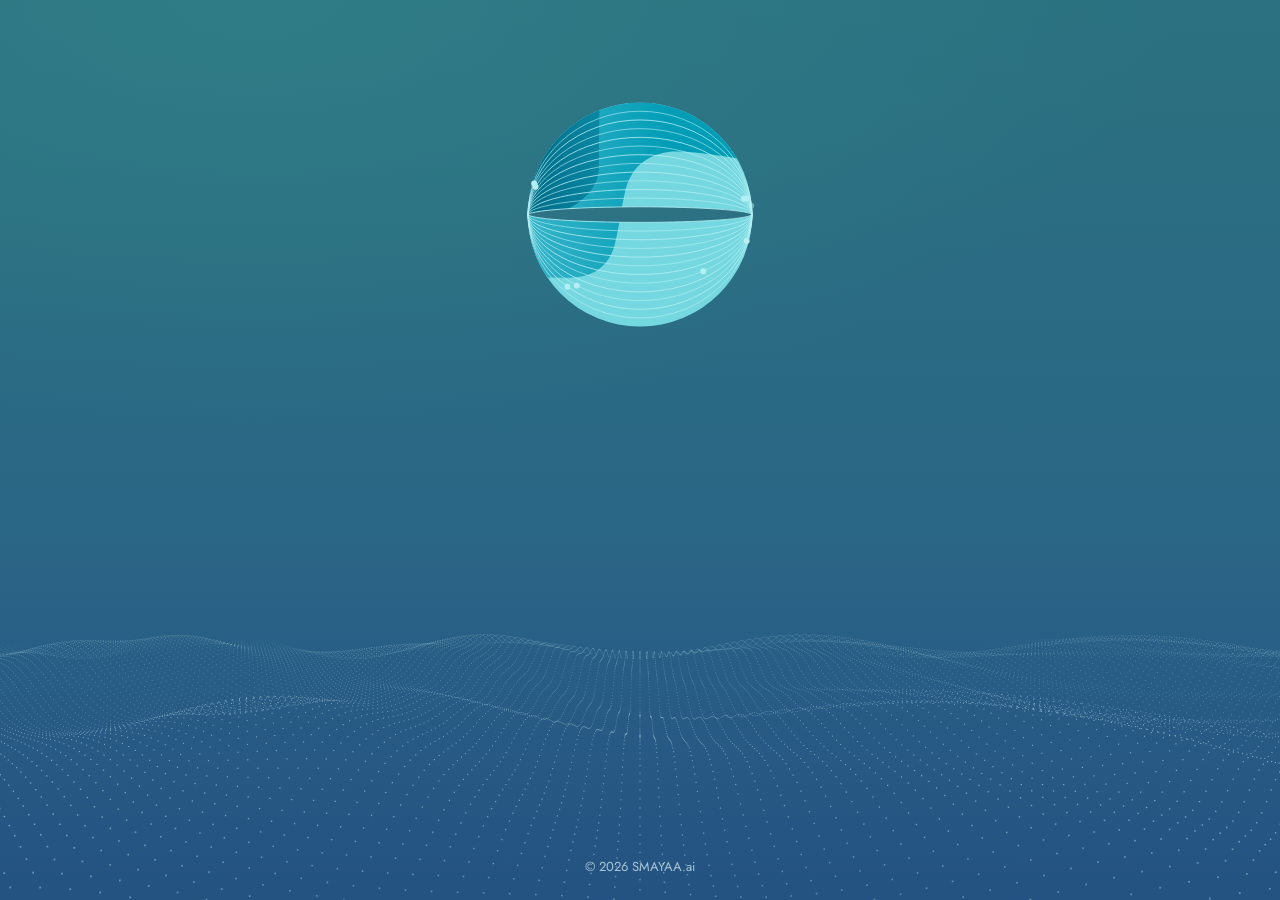
==== index.html @ bbee902a "Add coming soon page Single self-contained index.html: animated SMAYAA.ai logo, particle wave backgr" ====
<!doctype html>
<html lang="en">
<head>
<meta charset="utf-8">
<meta name="viewport" content="width=device-width, initial-scale=1, viewport-fit=cover">
<title>SMAYAA.ai | AI-Powered Cooling Water Optimization – Coming Soon</title>
<meta name="description" content="SMAYAA.ai uses machine learning, predictive analytics and engineering intelligence to optimize industrial cooling water: less water, better cooling performance, lower energy and more reliable equipment. Our new website is coming soon.">
<meta name="robots" content="index, follow">
<link rel="canonical" href="https://smayaa.ai/">
<meta name="theme-color" content="#0a3a4a">
<meta property="og:type" content="website">
<meta property="og:site_name" content="SMAYAA.ai">
<meta property="og:title" content="SMAYAA.ai | AI-Powered Cooling Water Optimization – Coming Soon">
<meta property="og:description" content="Machine learning for industrial cooling water. Our new website is coming soon.">
<meta property="og:url" content="https://smayaa.ai/">
<meta name="twitter:card" content="summary">
<link rel="icon" href="data:image/svg+xml,%3Csvg xmlns='http://www.w3.org/2000/svg' viewBox='0 0 64 64'%3E%3Cdefs%3E%3ClinearGradient id='g' x1='0' y1='0' x2='1' y2='1'%3E%3Cstop offset='0' stop-color='%23b3eef3'/%3E%3Cstop offset='.5' stop-color='%235cc4d6'/%3E%3Cstop offset='1' stop-color='%230b7a98'/%3E%3C/linearGradient%3E%3C/defs%3E%3Ccircle cx='32' cy='32' r='26' fill='none' stroke='url(%23g)' stroke-width='8'/%3E%3C/svg%3E">
<link rel="preconnect" href="https://fonts.googleapis.com">
<link rel="preconnect" href="https://fonts.gstatic.com" crossorigin>
<link rel="stylesheet" href="https://fonts.googleapis.com/css2?family=Jost:wght@400;500;600&display=swap">
<script>document.documentElement.classList.add('js');</script>
<script type="application/ld+json">
{"@context":"https://schema.org","@type":"Organization","name":"SMAYAA.ai","url":"https://smayaa.ai/",
 "description":"Machine learning for industrial water, cooling and energy efficiency."}
</script>
<style>
@font-face{font-family:Jost;font-weight:700;font-style:normal;src:url([data-uri]) format('woff2')}
:root{--teal:#0f7f9b;--pale:#b3eef3;--ease:cubic-bezier(.22,.8,.22,1)}
*{box-sizing:border-box}
html,body{height:100%}
body{margin:0;color:#e8f7f9;font:400 16px/1.6 Jost,'Century Gothic',Futura,system-ui,sans-serif;-webkit-font-smoothing:antialiased;overflow-x:hidden;
  background:radial-gradient(120% 80% at 20% 0%,#2f7c86 0%,transparent 60%),linear-gradient(180deg,#2b7180 0%,#2a6984 45%,#2b5d8c 100%);background-color:#2a6984}
.page{position:relative;min-height:100vh;min-height:100svh;display:flex;flex-direction:column;align-items:center;justify-content:center;padding:clamp(28px,6vh,72px) 20px clamp(90px,14vh,140px);text-align:center;overflow:hidden}
#net{position:absolute;left:0;right:0;bottom:0;width:100%;height:58%;pointer-events:none}
.page::after{content:"";position:absolute;inset:auto 0 0;height:40%;background:linear-gradient(180deg,transparent,rgba(30,74,120,.55));pointer-events:none}
.logo{position:relative;z-index:2;width:min(640px,88vw);height:clamp(150px,26vh,250px)}
.logo svg{width:100%;height:100%;overflow:visible}
#opener tspan:first-child{fill:#fff}
.copy{position:relative;z-index:2;max-width:760px}
.copy>*{opacity:0;transform:translateY(18px);transition:opacity 1s var(--ease),transform 1s var(--ease)}
.done .copy>*{opacity:1;transform:none}
.done .copy>:nth-child(2){transition-delay:.12s}.done .copy>:nth-child(3){transition-delay:.24s}.done .copy>:nth-child(4){transition-delay:.36s}
.badge{display:inline-flex;align-items:center;gap:10px;margin:clamp(10px,3vh,26px) 0 20px;padding:8px 18px;border-radius:999px;font-size:13px;letter-spacing:.22em;text-transform:uppercase;
  background:rgba(255,255,255,.08);border:1px solid rgba(220,245,248,.35);-webkit-backdrop-filter:blur(10px);backdrop-filter:blur(10px)}
.badge i{width:8px;height:8px;border-radius:50%;background:#9fecf2;box-shadow:0 0 0 0 rgba(159,236,242,.7);animation:pulse 2s infinite}
@keyframes pulse{70%{box-shadow:0 0 0 10px rgba(159,236,242,0)}100%{box-shadow:0 0 0 0 rgba(159,236,242,0)}}
h1{margin:0 0 18px;font-weight:700;font-size:clamp(28px,3.6vw,52px);line-height:1.18;color:#fff;text-shadow:0 4px 30px rgba(5,40,60,.35)}
h1 span{color:#9fecf2}
.copy p{margin:0 auto;max-width:58ch;font-size:clamp(15px,1.2vw,18px);line-height:1.75;color:rgba(232,248,250,.86)}
.inds{display:flex;flex-wrap:wrap;justify-content:center;gap:8px;list-style:none;margin:28px 0 0;padding:0}
.inds li{padding:6px 14px;border-radius:999px;font-size:13px;color:#dff4f7;background:rgba(255,255,255,.06);border:1px solid rgba(220,245,248,.22)}
footer{position:absolute;z-index:2;left:0;right:0;bottom:22px;font-size:13px;color:rgba(225,247,250,.7)}
@media (prefers-reduced-motion:reduce){*,*::before,*::after{animation:none!important;transition:none!important}}
html:not(.js) .copy>*{opacity:1;transform:none}
</style>
</head>
<body>
<main class="page">
  <canvas id="net" aria-hidden="true"></canvas>
  <div class="logo" aria-label="SMAYAA.ai" role="img"><svg id="opener" viewBox="30 120 1340 1180" xmlns="http://www.w3.org/2000/svg" role="img" aria-label="SMAYAA.ai">
        <defs>
          <linearGradient id="gTeal" gradientUnits="userSpaceOnUse" x1="150" y1="0" x2="850" y2="0">
            <stop offset="0" stop-color="#34b3c8"/><stop offset="1" stop-color="#009db6"/>
          </linearGradient>
          <linearGradient id="gDark" gradientUnits="userSpaceOnUse" x1="150" y1="0" x2="500" y2="0">
            <stop offset="0" stop-color="#006d88"/><stop offset="1" stop-color="#0a88a4"/>
          </linearGradient>
          <!-- pale cyan at the top left, deepening to blue-teal at the bottom right -->
          <linearGradient id="gRing" gradientUnits="userSpaceOnUse" x1="300" y1="308" x2="1100" y2="1108">
            <stop offset="0" stop-color="#b3eef3"/><stop offset="0.5" stop-color="#5cc4d6"/><stop offset="1" stop-color="#0b7a98"/>
          </linearGradient>
          <clipPath id="clipU"><path id="clipUPath"/></clipPath>
          <clipPath id="clipL"><path id="clipLPath"/></clipPath>
          <mask id="ringMask" maskUnits="userSpaceOnUse" x="0" y="0" width="1400" height="1440">
            <rect x="0" y="0" width="1400" height="1440" fill="#fff"/>
            <rect id="gap" x="700" y="708" width="1400" height="0" fill="#000"/><rect id="gapL" x="0" y="708" width="700" height="0" fill="#000"/>
          </mask>
          <g id="shade">
            <circle cx="700" cy="708" r="572" fill="#75d8e0"/>
            <g id="shadeShift">
              <path id="waveA" fill="url(#gTeal)" d="M-300 0 L1700 0 L1700 425 L1180 425 C1000 395 900 385 830 392 C700 410 640 490 615 580 C595 660 585 760 560 860 C530 970 450 1028 320 1026 L-300 1022 Z"/>
              <path id="waveB" fill="url(#gDark)" d="M-300 0 L497 0 C488 260 492 400 490 470 C488 560 430 620 360 665 C300 700 200 722 -300 730 Z"/>
              <path id="darkest" fill="#00586e" d="M-300 0 L345 0 C340 220 290 320 160 335 L-300 335 Z"/>
            </g>
          </g>
        </defs>
        <g id="sphere">
          <g clip-path="url(#clipU)"><use href="#shade"/></g>
          
          <g id="lines" fill="none" stroke="#b6eff2" stroke-width="4" stroke-linecap="round"></g>
          <g id="dots" fill="#b6eff2"></g>
          
        </g>
        <circle id="ring" cx="700" cy="708" r="565" fill="none" stroke="url(#gRing)" stroke-width="44" mask="url(#ringMask)" opacity="0"/>
        <g id="wordWrap">
          <text x="700" y="768" text-anchor="middle" font-family="'Century Gothic', Jost, Futura, sans-serif" font-size="166" font-weight="700"><tspan fill="#0d4f66" letter-spacing="40">SMAYAA.</tspan><tspan fill="#1fb6cb" letter-spacing="6">ai</tspan></text>
        </g>
      </svg></div>
  <div class="copy">
    <span class="badge"><i aria-hidden="true"></i>Coming soon</span>
    <h1>AI-Powered Cooling Water Optimization <span>For Industries</span></h1>
    <p>SMAYAA uses machine learning, predictive analytics and engineering intelligence to reduce water consumption, improve cooling performance and protect critical equipment. Our new website is on its way.</p>
    <ul class="inds" aria-label="Industries">
      <li>Steel &amp; Metal</li><li>Power Generation</li><li>Pulp &amp; Paper</li><li>Cement</li><li>Refineries &amp; Petrochemicals</li><li>Data Centres</li><li>HVAC &amp; District Cooling</li>
    </ul>
  </div>
  <footer>© 2026 SMAYAA.ai</footer>
</main>
<script>
// hooks the logo animation calls: the copy fades in as the lockup settles, and the particle field starts straight away
(() => {
  const cbs = [];
  window.SMY = {
    instant: false,
    whenLanded(f) { f(); },
    ready(fb, instant) { if (instant) document.documentElement.classList.add('done'); },
    time(t, END) { if (t >= END - 1.2) document.documentElement.classList.add('done'); }
  };
  setTimeout(() => document.documentElement.classList.add('done'), 7000);   // never keep the text hidden
})();
</script>
<script>(() => {
  'use strict';
  const $ = s => document.querySelector(s), $$ = s => [...document.querySelectorAll(s)];
  const html = document.documentElement;
  const reduced = matchMedia('(prefers-reduced-motion: reduce)').matches;
  const clamp = (x, a, b) => Math.max(a, Math.min(b, x));
  const ease = x => x < .5 ? 4 * x * x * x : 1 - Math.pow(-2 * x + 2, 3) / 2;

  /* ---------------- hero: interactive net ---------------- */
  const cv = $('#net'); if (!cv) return;
  const ctx = cv.getContext('2d');
  let W = 0, H = 0, running = false, visible = true;
  // the cursor deforms the surface: a soft swell with rings rippling out from it (no lines, no glow)
  const mouse = { x: 0, y: 0, sx: 0, sy: 0, on: false, k: 0 };
  // A plane of particles seen in perspective, rolling in slow waves.
  // World units: X across, Z into the screen, Y up. Rows are evenly spaced in the world, so they bunch up toward the horizon.
  // The field starts a little way from the camera (ZN) so the lower half of the hero stays densely filled.
  const SEP = .13, ZN = 2.4, ZF = 18;
  let f = 1, horizon = 0, camY = 1, NX = 0, NZ = 0;
  function build() {
    const dpr = Math.min(devicePixelRatio || 1, 1.5);
    W = cv.clientWidth; H = cv.clientHeight;
    cv.width = W * dpr; cv.height = H * dpr; ctx.setTransform(dpr, 0, 0, dpr, 0, 0);
    f = Math.max(W, H * 1.25) * .62;
    horizon = H * .38;
    // nearest row sits below the bottom edge even at a wave crest (waves move it up to ~0.37 world units)
    camY = (H * 1.02 - horizon) * ZN / f + .4;
    NX = 2 * Math.ceil(((W / 2 + 60) * ZF / f + 1) / SEP) + 1;
    NZ = Math.ceil((ZF - ZN) / SEP);
  }
  function frame(ms) {
    const t = ms / 1000;
    mouse.sx += (mouse.x - mouse.sx) * .12; mouse.sy += (mouse.y - mouse.sy) * .12;
    mouse.k += ((mouse.on ? 1 : 0) - mouse.k) * .05;
    const mk = mouse.k, R = clamp(W * .14, 130, 240), R2 = R * R;
    ctx.clearRect(0, 0, W, H);
    const c = (NX - 1) / 2;
    for (let r = NZ - 1; r >= 0; r--) {                 // far to near, so near particles draw on top
      const Z = ZF - r * SEP, sc = f / Z;
      const depth = (Z - ZN) / (ZF - ZN);
      const a = (.22 + .7 * Math.pow(1 - depth, .9)) * Math.min(1, (1 - depth) / .16);
      if (a <= .01) continue;
      const size = clamp(SEP * sc * .06, .7, 3.6);
      ctx.fillStyle = `rgba(206,246,250,${a.toFixed(3)})`;
      const half = Math.ceil((W / 2 + 40) / sc / SEP);
      const i0 = Math.max(0, Math.floor(c - half)), i1 = Math.min(NX - 1, Math.ceil(c + half));
      const zw = Math.sin(Z * .85 - t * 1.15);
      for (let ix = i0; ix <= i1; ix++) {
        const X = (ix - c) * SEP;
        const Y = .16 * (Math.sin(X * 1.05 + t * 1.35) + zw) + .05 * Math.sin((X + Z) * 2.3 - t * 2);
        let sx = W / 2 + X * sc, sy = horizon + (camY - Y) * sc;
        if (mk > .005) {
          // distance measured on the plane's slant (vertical squashed) so the dent sits on the surface
          const dx = sx - mouse.sx, dy = (sy - mouse.sy) * 1.8, d2 = dx * dx + dy * dy;
          if (d2 < R2) {
            const d = Math.sqrt(d2), q = 1 - d / R, s = q * q * (3 - 2 * q) * mk;
            const ring = Math.sin(d * .06 - t * 5);         // ripples travelling outward from the cursor
            const push = s * R * .3;                        // particles are pushed out, piling up into a rim
            sx += dx / (d || 1) * push;
            sy += (sy - mouse.sy) / (d || 1) * push * .55 - s * (16 + sc * .05) * (1 + ring * .6);
          }
        }
        if (sx < -10 || sx > W + 10 || sy < -10 || sy > H + 10) continue;
        ctx.fillRect(sx - size / 2, sy - size / 2, size, size);
      }
    }
    if (running) requestAnimationFrame(frame);
  }
  // the field only animates once the logo has landed, so the loader gets the whole frame budget
  let netLive = false;
  function setRun(on) { on = on && netLive; if (on && !running && !reduced) { running = true; requestAnimationFrame(frame); } else if (!on) running = false; }
  window.SMY.whenLanded(() => setTimeout(() => { netLive = true; setRun(visible && !document.hidden); }, 350));
  build();
  frame(performance.now());   // one still frame shows through while the white fades
  addEventListener('resize', () => { build(); if (!running) frame(performance.now()); }, { passive: true });
  const hero = cv.closest('section') || cv.parentElement;
  hero.addEventListener('pointermove', e => {
    if (e.pointerType === 'touch') return;
    const b = cv.getBoundingClientRect(); mouse.x = e.clientX - b.left; mouse.y = e.clientY - b.top;
    if (!mouse.on && mouse.k < .05) { mouse.sx = mouse.x; mouse.sy = mouse.y; }
    mouse.on = true;
  }, { passive: true });
  hero.addEventListener('pointerleave', () => { mouse.on = false; });
  new IntersectionObserver(([en]) => { visible = en.isIntersecting; setRun(visible && !document.hidden); }).observe(hero);
  document.addEventListener('visibilitychange', () => setRun(visible && !document.hidden));

})();
</script>
<script>
// SMAYAA.ai logo, self-contained (font included). Click anywhere to replay.
// The logo on its own: plays once as the page opens, settles into the horizontal lockup, and the ring colour keeps flowing
(() => {
      const CX = 700, CY = 708, R = 565, N = 12;
      const $ = id => document.getElementById(id);
      const NS = 'http://www.w3.org/2000/svg';
  
      // Lines (N per hemisphere; i=0 is the lens edge / equator)
      const lineEls = { u: [], l: [] };
      for (const side of ['u','l']) for (let i = 0; i < N; i++) {
        const p = document.createElementNS(NS, 'path');
        $('lines').appendChild(p); lineEls[side].push(p);
      }
  
      // Dots, snapped onto the lines
      const raw = { u: [[965,285],[889,357],[568,349],[370,533],[268,601]],
                    l: [[288,926],[512,1110],[1050,1040],[909,1150]] };
      const dots = [];
      for (const side of ['u','l']) for (const [x,y] of raw[side]) {
        const lam = Math.asin((x - CX) / R);
        const f = Math.min(N-1, Math.max(1, Math.round(Math.abs(y - CY) / (R * Math.cos(lam)) * N))) / N;
        // each electron has a twin starting round the back, so the front stays busy as they orbit
        for (const start of [lam, lam + Math.PI]) {
          const c = document.createElementNS(NS, 'circle');
          c.setAttribute('r', 15); $('dots').appendChild(c);
          dots.push({ side, lam: start, f, el: c, spin: 0.45 + 0.25 * ((dots.length * 37) % 9) / 8 });
        }
      }
  
      // One continuous motion keyed on progress p (0 to 1); when looping it holds, fades and starts again
      const MOTION = 7.5, HOLD = 2.5, FADE = 0.6, GAPT = 0.3;
      // After the logo opens: the ring shrinks to the left and the name slides out of it into a horizontal lockup.
      // Sizes follow the name's measured width, so the lockup keeps its proportions whatever font loads.
      const SHIFT = 2.4, END = MOTION + SHIFT;
      function lockup(t) {
        const u = sm((t - MOTION) / SHIFT), q = 0.5 - 0.5 * Math.cos(Math.PI * u);
        const W = $('wordWrap').getBBox().width || 1277;
        const r = W / 6.6, sc = r / R;                      // final ring radius and scale
        const cx = CX + (1.21 * r - W) / 2;                 // centres the ring + name lockup on the canvas
        const dx = cx - 0.21 * r + W / 2 - CX;              // the name starts just inside the ring
        return { q, r, sc, cx, dx, W };
      }

      const DUR = MOTION + HOLD + FADE + GAPT;
      const keys = {
        sphereA: [[0,0],[0.12,1]],
        dx:      [[0,140],[0.28,30],[0.48,-55],[0.66,-95]],
        dl:      [[0,15],[0.28,3],[0.48,-8],[0.66,-17]],
        darkest: [[0,1],[0.26,0]],
        o:       [[0,0],[0.22,0.012],[0.38,0.115],[0.55,0.37],[0.88,1]],
        dotA:    [[0,1],[0.4,1],[0.56,0]],
        textA:   [[0,0],[0.42,0],[0.58,1]],
        textS:   [[0,0.28],[0.54,0.28],[0.97,1]],
        outA:    [[0,1],[0.6,1],[0.86,0]],
        ringA:   [[0,0],[0.6,0],[0.86,1]],
        gap:     [[0,0],[0.64,0],[0.97,290]],
      };
      // Monotone cubic (Fritsch-Carlson) so velocity is continuous through every key
      function makeTrack(pts) {
        const n = pts.length, xs = pts.map(p=>p[0]), ys = pts.map(p=>p[1]);
        const d = [], m = new Array(n).fill(0);
        for (let i = 0; i < n-1; i++) d.push((ys[i+1]-ys[i]) / (xs[i+1]-xs[i]));
        for (let i = 1; i < n-1; i++) m[i] = d[i-1]*d[i] <= 0 ? 0 : (d[i-1]+d[i]) / 2;
        for (let i = 0; i < n-1; i++) {
          if (d[i] === 0) { m[i] = 0; m[i+1] = 0; continue; }
          const a = m[i]/d[i], b = m[i+1]/d[i], h = a*a + b*b;
          if (h > 9) { const t = 3/Math.sqrt(h); m[i] = t*a*d[i]; m[i+1] = t*b*d[i]; }
        }
        return x => {
          if (x <= xs[0]) return ys[0];
          if (x >= xs[n-1]) return ys[n-1];
          let i = 0; while (x > xs[i+1]) i++;
          const hgt = xs[i+1]-xs[i], t = (x-xs[i])/hgt, t2 = t*t, t3 = t2*t;
          return (2*t3-3*t2+1)*ys[i] + (t3-2*t2+t)*hgt*m[i] + (-2*t3+3*t2)*ys[i+1] + (t3-t2)*hgt*m[i+1];
        };
      }
      const tracks = {}; for (const k in keys) tracks[k] = makeTrack(keys[k]);
      const sm = x => Math.max(0, Math.min(1, x));
  
      function render(t) {
        const u = sm(t / MOTION), p = 0.5 - 0.5 * Math.cos(Math.PI * u);
        const s = {}; for (const k in tracks) s[k] = tracks[k](p);
        const endFade = 1 - sm((t - MOTION - HOLD) / FADE);
        s.textA *= endFade; s.ringA *= endFade;
        const lensRy = s.o * R, k = 1 - s.o;
  
        const sc = 0.92 + 0.08 * s.sphereA;
        // once the lens has closed, hide the sphere so its zero-width edges don't leave hairlines beside the text
        $('sphere').setAttribute('opacity', s.o > 0.995 ? 0 : s.sphereA);
        $('sphere').style.display = (s.o > 0.995 || s.sphereA <= 0.001) ? 'none' : '';
        $('sphere').setAttribute('transform', `translate(${CX} ${CY}) scale(${sc}) translate(${-CX} ${-CY})`);
  
        $('shadeShift').setAttribute('transform', `translate(${s.dx} 0)`);
        $('darkest').setAttribute('opacity', s.darkest);
        // the waves keep their shape as the sphere closes; the closing lens simply cuts them off
        // a gentle, uneven side-to-side flow, horizontal only, with the two layers slightly out of step like water
        $('waveA').setAttribute('transform', `translate(${(14 * Math.sin(t * 1.05) + 6 * Math.sin(t * 2.2 + 0.7)).toFixed(1)} 0)`);
        $('waveB').setAttribute('transform', `translate(${(11 * Math.sin(t * 1.05 + 0.9) + 5 * Math.sin(t * 1.8 + 2)).toFixed(1)} 0)`);
        $('clipUPath').setAttribute('d', `M${CX-R} ${CY} A${R} ${R} 0 0 1 ${CX+R} ${CY} A${R} ${lensRy} 0 0 0 ${CX-R} ${CY} Z`);
        $('clipUPath').setAttribute('d', $('clipUPath').getAttribute('d') + ` M${CX-R} ${CY} A${R} ${R} 0 0 0 ${CX+R} ${CY} A${R} ${lensRy} 0 0 1 ${CX-R} ${CY} Z`);
  
        const lineFade = sm((1 - s.o) / 0.25);
        const oddFade = 1 - sm(s.o / 0.3);
        for (const side of ['u','l']) lineEls[side].forEach((path, i) => {
          const ry = R * (s.o + k * i / N);
          path.setAttribute('d', `M${CX-R} ${CY} A${R} ${ry} 0 0 ${side==='u'?1:0} ${CX+R} ${CY}`);
          path.setAttribute('opacity', lineFade * (i % 2 ? oddFade : 1));
        });
  
        const dl = s.dl * Math.PI / 180;
        for (const d of dots) {
          // electrons orbit the sphere along their lines, slipping round the back and coming back in front
          let lam = d.lam + dl + t * d.spin;
          lam = ((lam + Math.PI) % (2 * Math.PI) + 2 * Math.PI) % (2 * Math.PI) - Math.PI;
          const ry = R * (s.o + k * d.f);
          const edge = sm((Math.PI/2 - Math.abs(lam)) / 0.25);
          d.el.setAttribute('cx', CX + R * Math.sin(lam));
          d.el.setAttribute('cy', CY + (d.side==='u' ? -1 : 1) * ry * Math.cos(Math.max(-Math.PI/2, Math.min(Math.PI/2, lam))));
          d.el.setAttribute('opacity', s.dotA * edge);
        }
  
        $('dots').style.display = s.dotA <= 0.001 ? 'none' : '';
        $('ring').setAttribute('opacity', s.ringA);
        $('ring').style.display = s.ringA <= 0.001 ? 'none' : '';
        const L = lockup(t);
        // the ring shrinks and moves left; its line ends a little bolder, close to the weight of the letters
        $('ring').setAttribute('transform', `translate(${CX + (L.cx - CX) * L.q} ${CY}) scale(${1 + (L.sc - 1) * L.q}) translate(${-CX} ${-CY})`);
        $('ring').setAttribute('stroke-width', 44 + (31 / L.sc - 44) * L.q);
        // the gap closes on the left and stays open on the right, where the name passes through
        const gapH = s.gap + (250 / L.sc - s.gap) * L.q;
        if (gapH > 0.5) $('ring').setAttribute('mask', 'url(#ringMask)'); else $('ring').removeAttribute('mask');
        $('gap').setAttribute('y', CY - gapH / 2);
        $('gap').setAttribute('height', gapH);
        const gapLH = gapH * (1 - L.q);
        $('gapL').setAttribute('y', CY - gapLH / 2);
        $('gapL').setAttribute('height', gapLH);
  
        const ty = 724 + (708 - 724) * sm((s.textS - 0.28) / 0.72);
        $('wordWrap').setAttribute('opacity', s.textA);
        $('wordWrap').setAttribute('transform', `translate(${CX + L.dx * L.q} ${ty}) scale(${s.textS}) translate(${-CX} ${-CY})`);
        // the view narrows from the full circle to the horizontal lockup
        const from = [30, 120, 1340, 1180], pad = 30;
        const to = [L.cx - L.r - pad, CY - L.r - pad, (CX + L.dx + L.W / 2) - (L.cx - L.r) + 2 * pad, 2 * L.r + 2 * pad];
        $('opener').setAttribute('viewBox', from.map((v, i) => (v + (to[i] - v) * L.q).toFixed(1)).join(' '));
      }

      const SPEED = 2;
      let t = 0, last = null;
      const reduced = matchMedia('(prefers-reduced-motion: reduce)').matches;
      const H = window.SMY || {};
      // the settled lockup's viewBox, so the header slot can be sized to fit it exactly
      function finalBox() { const L = lockup(END), pad = 30;
        return [L.cx - L.r - pad, CY - L.r - pad, (CX + L.dx + L.W / 2) - (L.cx - L.r) + 2 * pad, 2 * L.r + 2 * pad]; }
      function tick(now) {
        if (last !== null) t += Math.min(0.1, (now - last) / 1000) * SPEED;
        last = now;
        if (t <= END + 0.3) render(Math.min(t, END));
        $('gRing').setAttribute('gradientTransform', `rotate(${(t * 30 % 360).toFixed(2)} ${CX} ${CY})`);
        if (H.time) H.time(t, END, SPEED);
        requestAnimationFrame(tick);
      }
      H.seek = x => { if (t < x) t = x; };
      const fontReady = document.fonts
        ? Promise.race([document.fonts.load('700 100px Jost'), new Promise(r => setTimeout(r, 1500))])
        : Promise.resolve();
      // pages without the intro (and reduced motion) show the finished logo straight away
      if (reduced || H.instant) fontReady.then(() => { render(END); if (H.ready) H.ready(finalBox(), true); });
      else { render(0); fontReady.then(() => { if (H.ready) H.ready(finalBox(), false); requestAnimationFrame(tick); }); }
})();
</script>
</body>
</html>
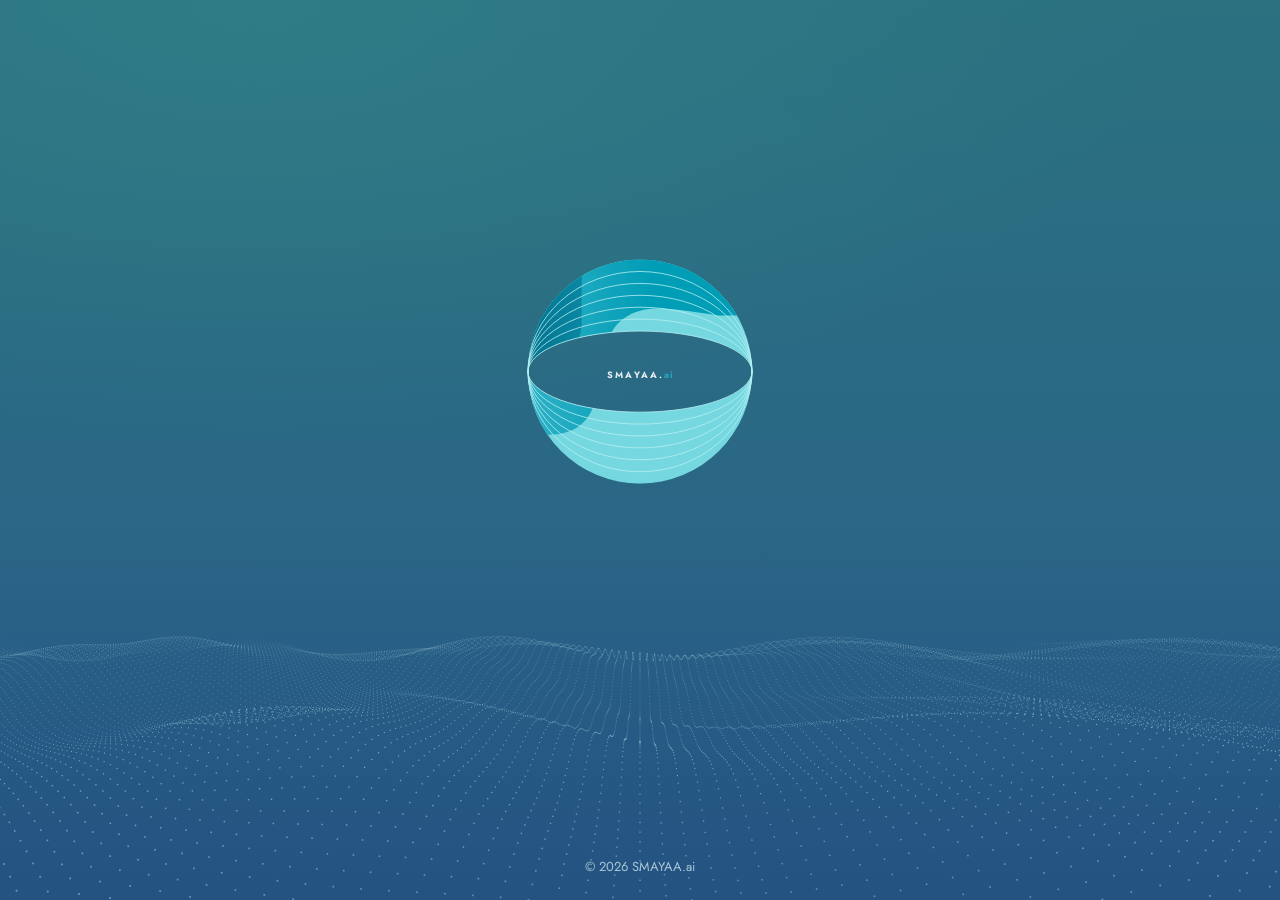
==== commit 7945c94d: "Coming soon: keep just the logo and badge Remove the headline, summary and industry tags; a visually" ====
--- a/index.html
+++ b/index.html
@@ -52,6 +52,7 @@
 footer{position:absolute;z-index:2;left:0;right:0;bottom:22px;font-size:13px;color:rgba(225,247,250,.7)}
 @media (prefers-reduced-motion:reduce){*,*::before,*::after{animation:none!important;transition:none!important}}
 html:not(.js) .copy>*{opacity:1;transform:none}
+.sr-only{position:absolute;width:1px;height:1px;overflow:hidden;clip:rect(0 0 0 0);white-space:nowrap}
 </style>
 </head>
 <body>
@@ -97,12 +98,8 @@
         </g>
       </svg></div>
   <div class="copy">
+    <h1 class="sr-only">SMAYAA.ai – AI-powered cooling water optimization for industries. Coming soon.</h1>
     <span class="badge"><i aria-hidden="true"></i>Coming soon</span>
-    <h1>AI-Powered Cooling Water Optimization <span>For Industries</span></h1>
-    <p>SMAYAA uses machine learning, predictive analytics and engineering intelligence to reduce water consumption, improve cooling performance and protect critical equipment. Our new website is on its way.</p>
-    <ul class="inds" aria-label="Industries">
-      <li>Steel &amp; Metal</li><li>Power Generation</li><li>Pulp &amp; Paper</li><li>Cement</li><li>Refineries &amp; Petrochemicals</li><li>Data Centres</li><li>HVAC &amp; District Cooling</li>
-    </ul>
   </div>
   <footer>© 2026 SMAYAA.ai</footer>
 </main>
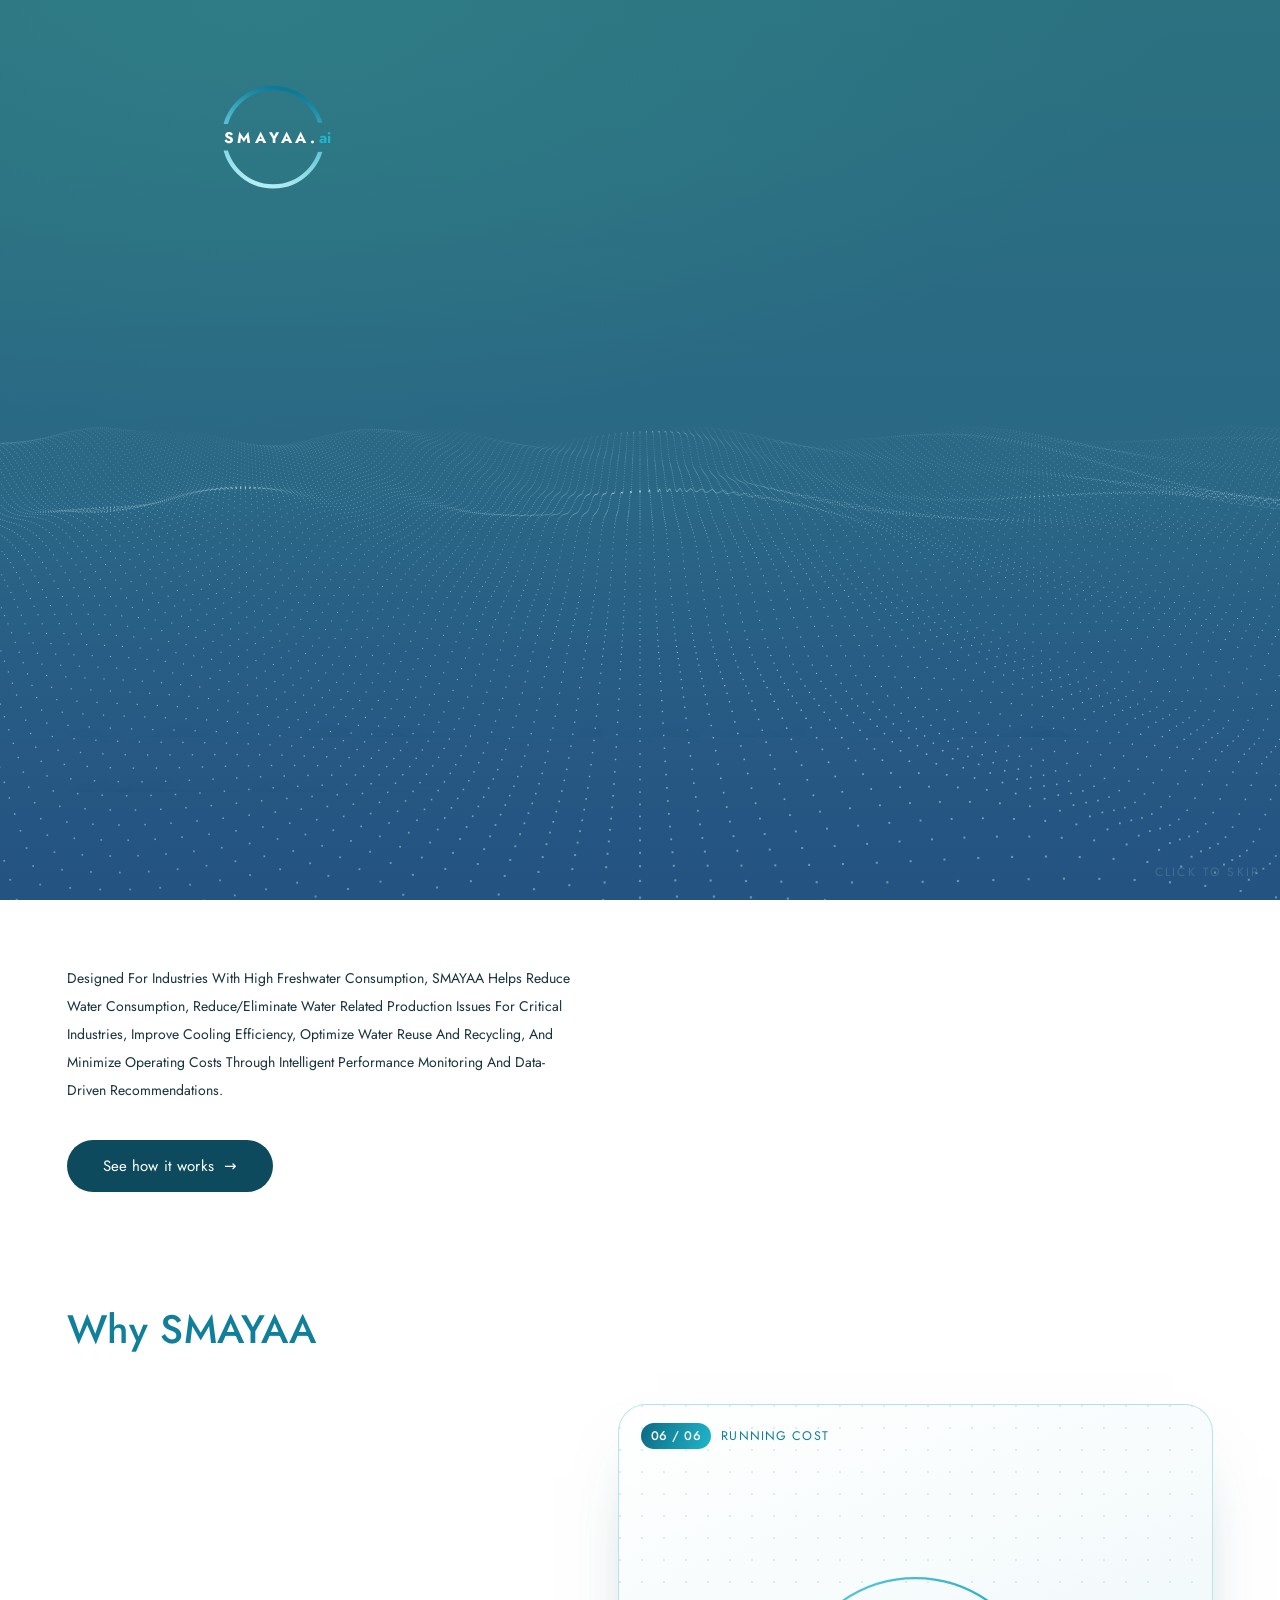
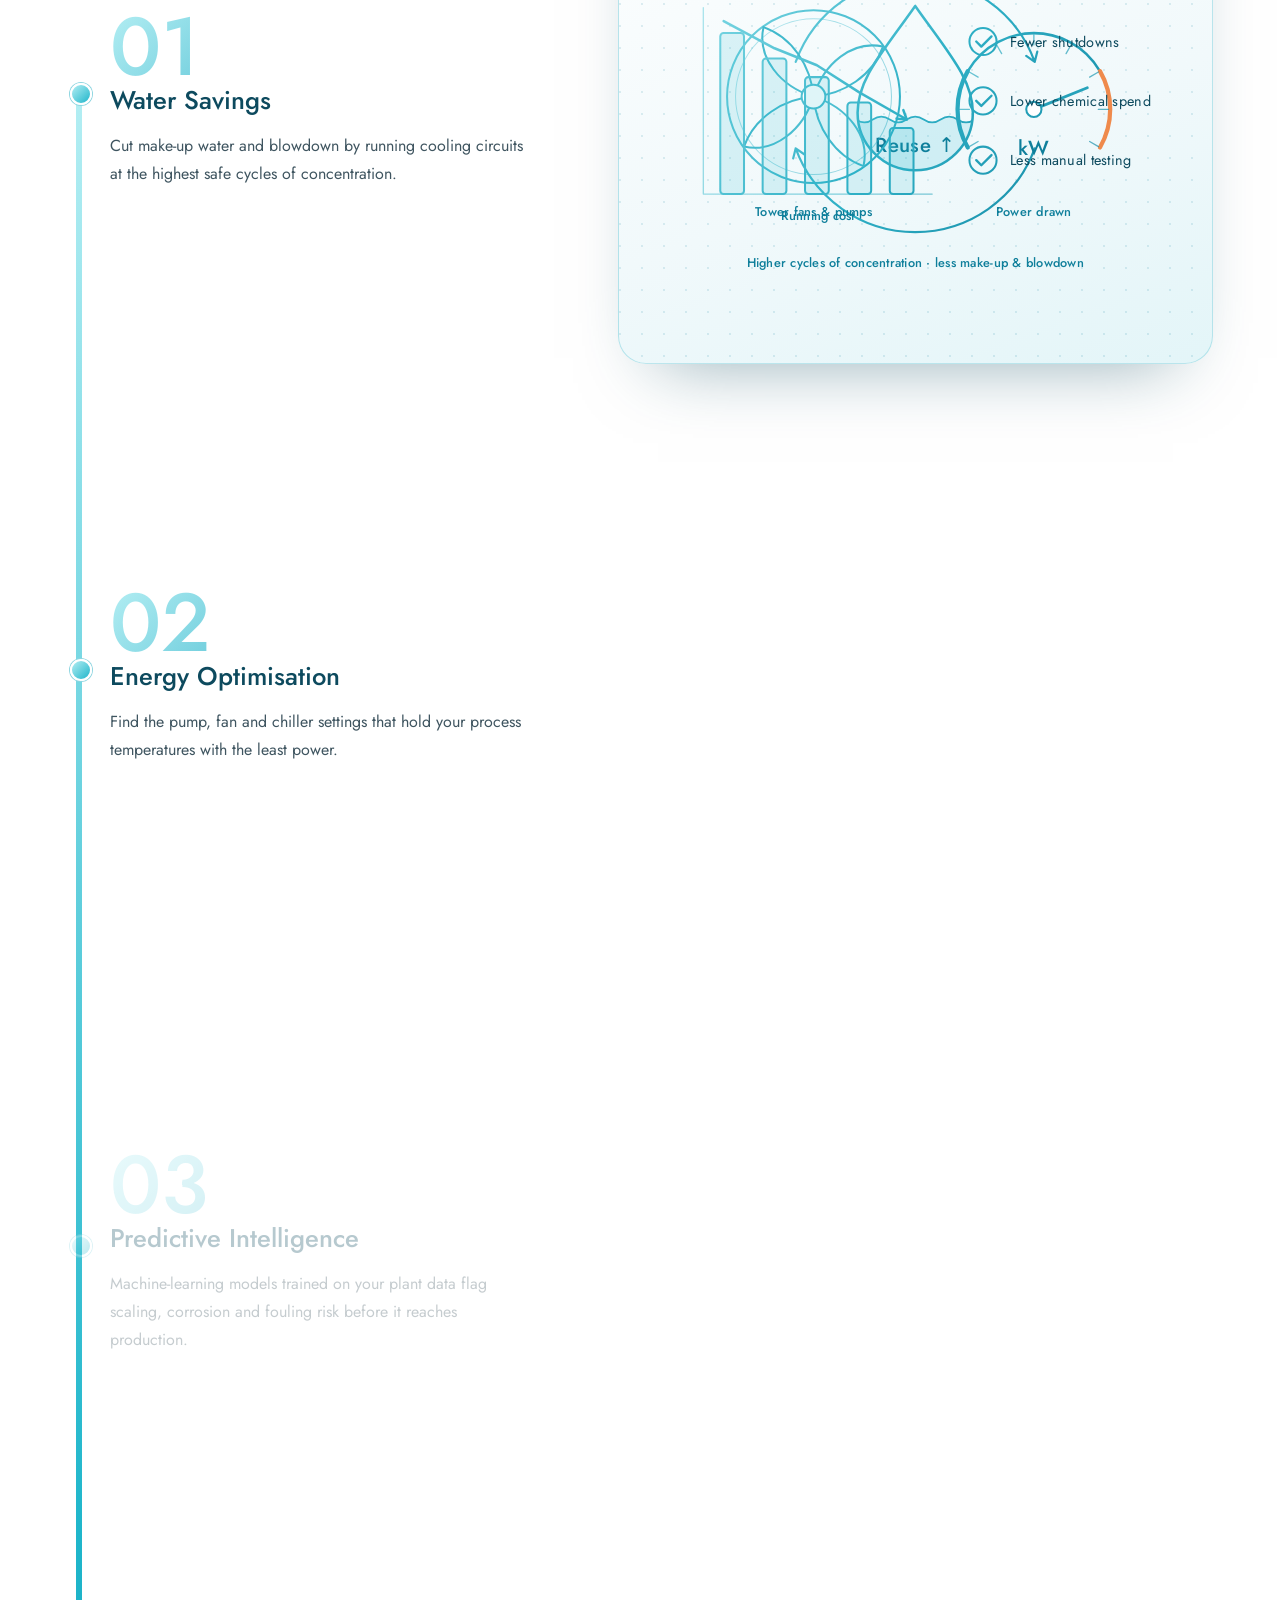
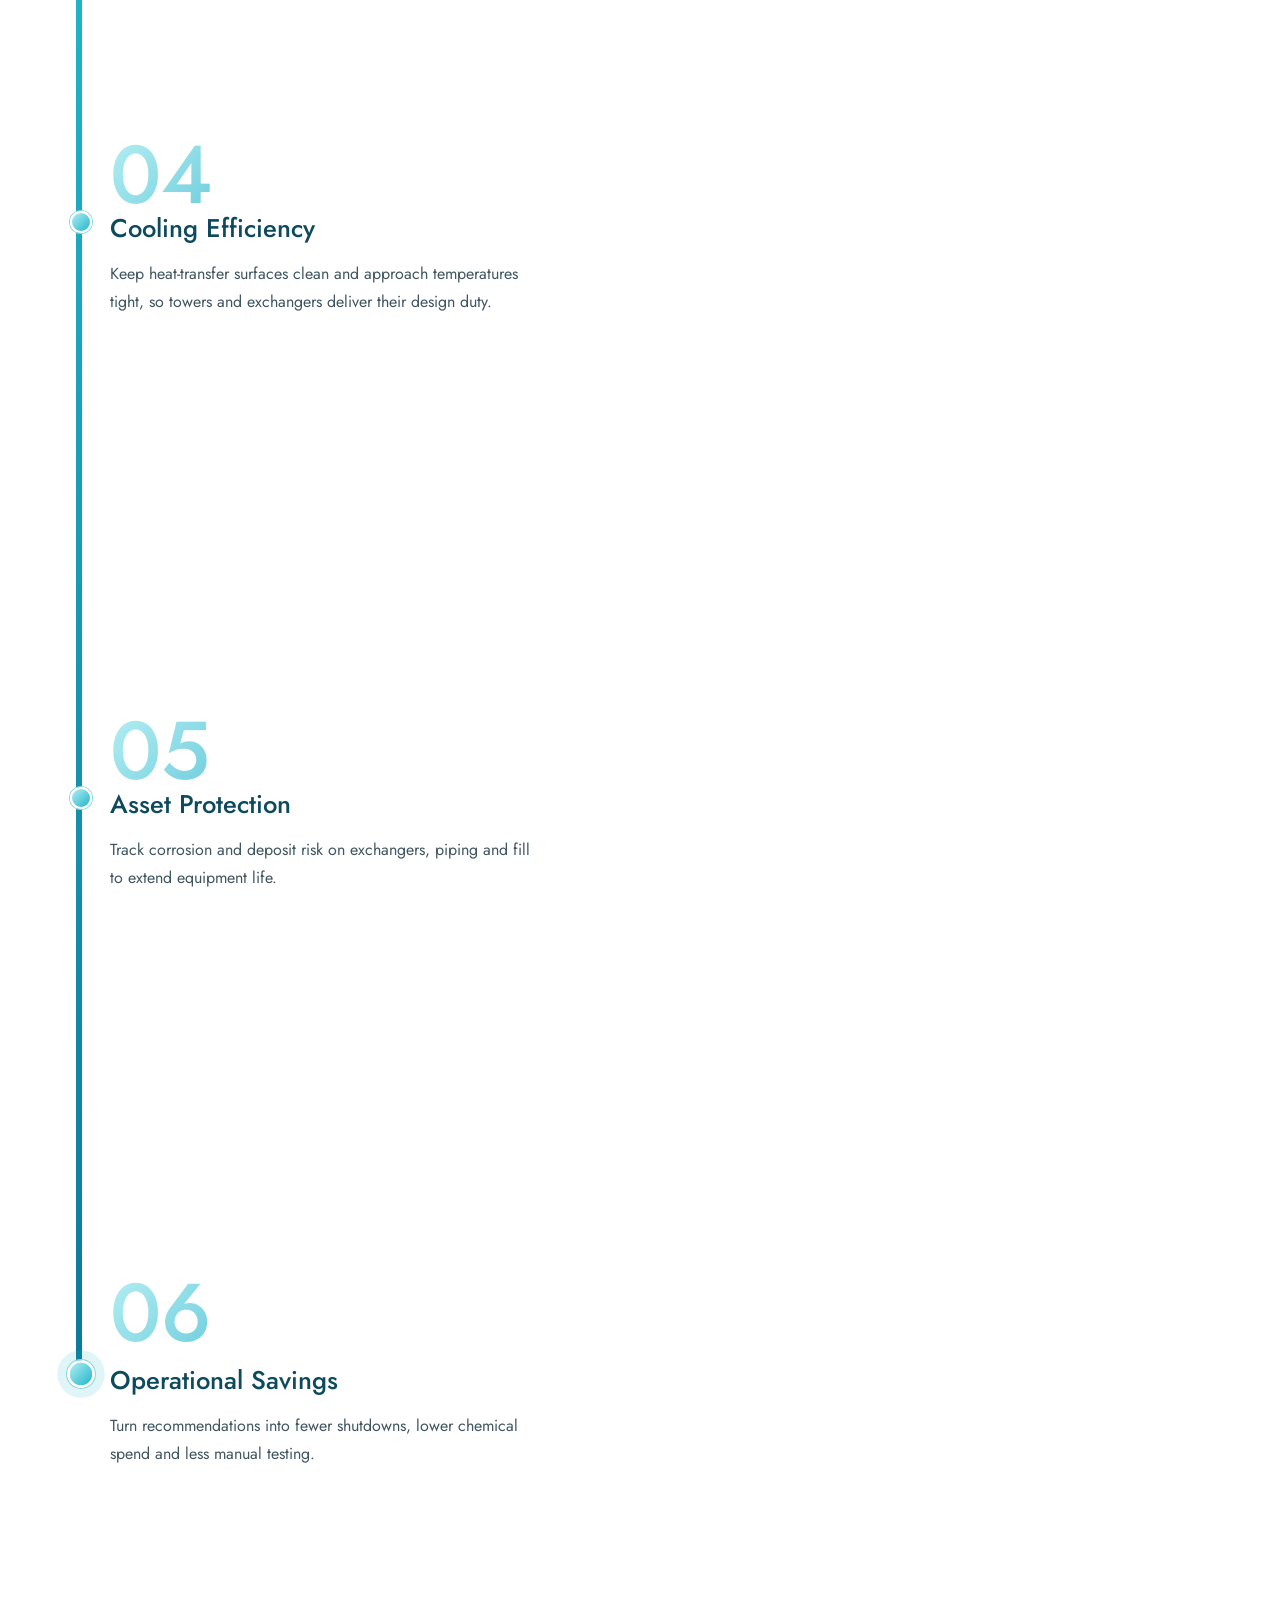
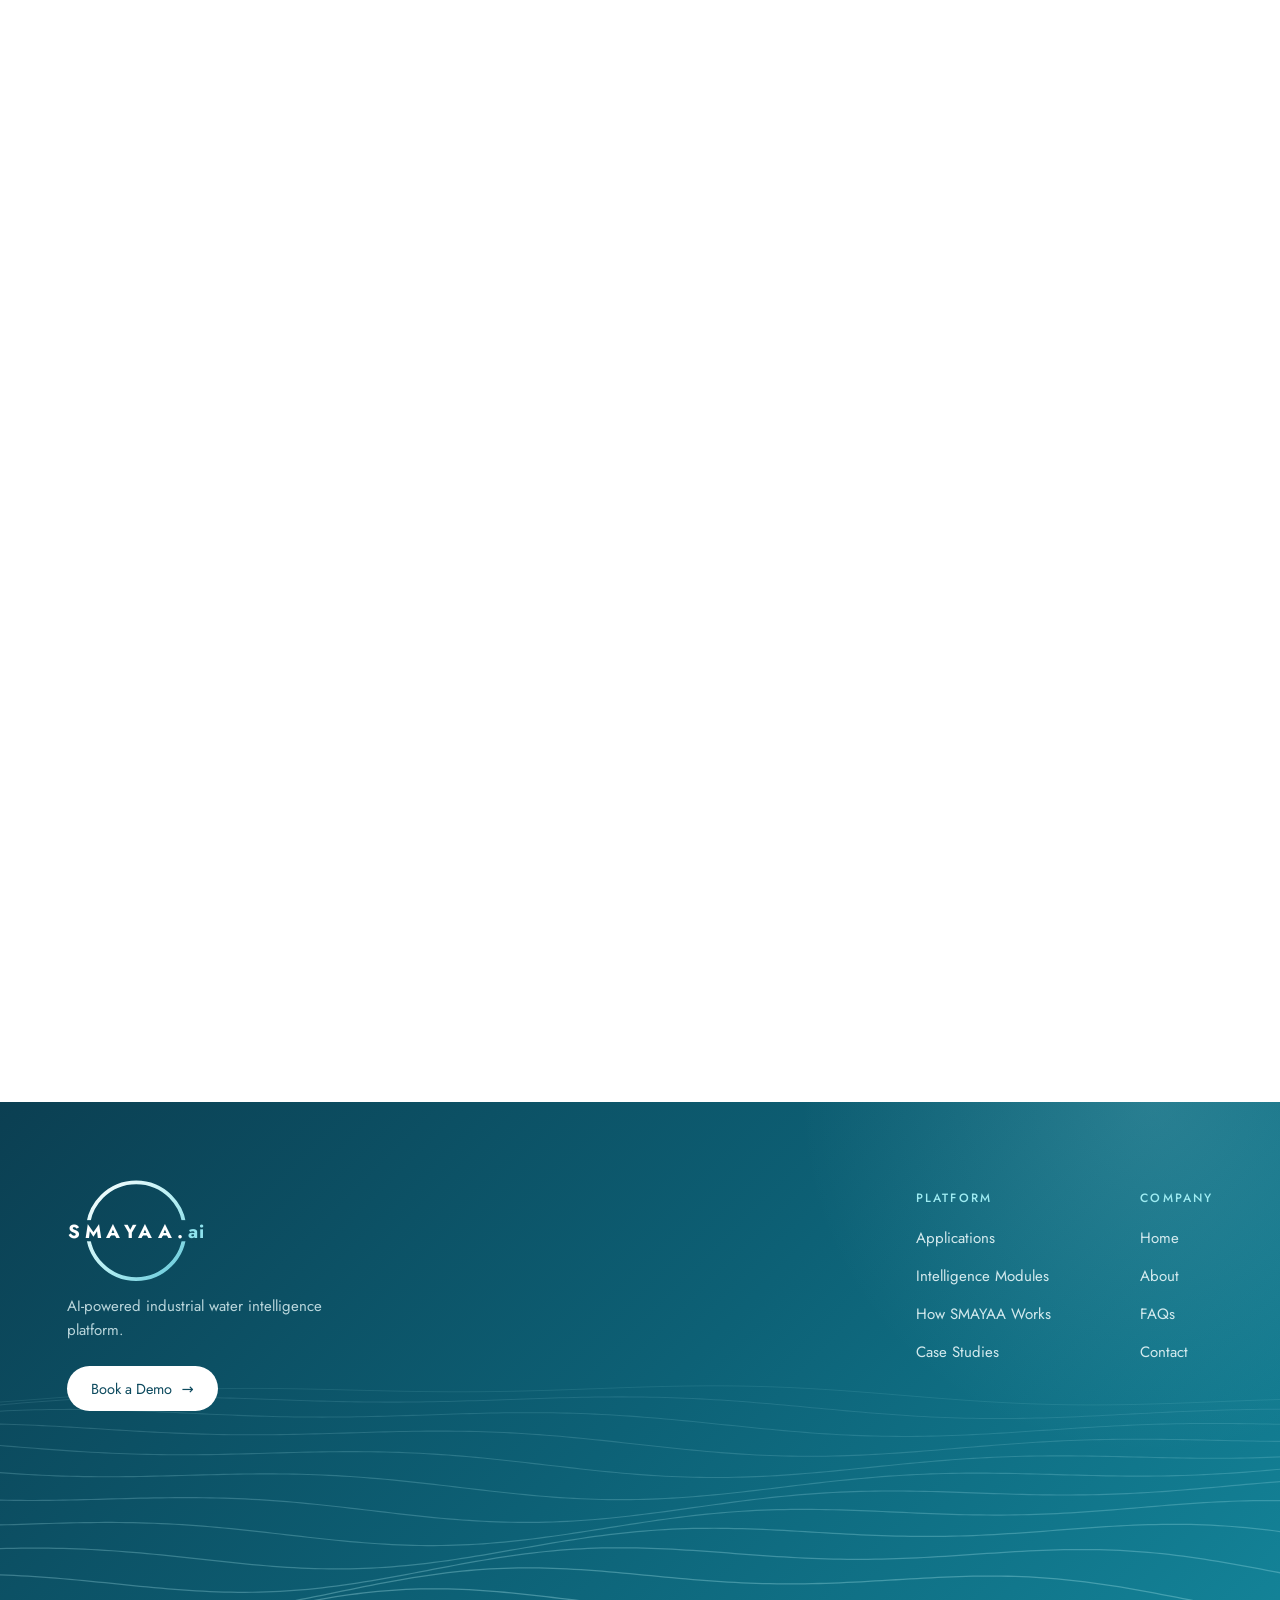
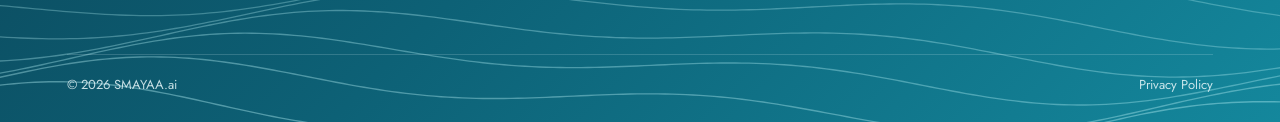
==== commit 4ec18bd5: "Launch the full SMAYAA.ai website Replaces the coming-soon page with the full site: Home, About, App" ====
--- a/index.html
+++ b/index.html
@@ -1,64 +1,226 @@
 <!doctype html>
-<html lang="en">
+<html lang="en" class="loading">
 <head>
 <meta charset="utf-8">
 <meta name="viewport" content="width=device-width, initial-scale=1, viewport-fit=cover">
-<title>SMAYAA.ai | AI-Powered Cooling Water Optimization – Coming Soon</title>
-<meta name="description" content="SMAYAA.ai uses machine learning, predictive analytics and engineering intelligence to optimize industrial cooling water: less water, better cooling performance, lower energy and more reliable equipment. Our new website is coming soon.">
-<meta name="robots" content="index, follow">
+<title>SMAYAA.ai | Machine Learning for Industrial Water &amp; Cooling Efficiency</title>
+<meta name="description" content="SMAYAA.ai uses machine learning to cut freshwater use, improve cooling efficiency, protect assets and lower operating costs for steel, power, pulp &amp; paper, cement, refineries, data centres and HVAC.">
+<meta name="robots" content="index, follow, max-image-preview:large">
 <link rel="canonical" href="https://smayaa.ai/">
-<meta name="theme-color" content="#0a3a4a">
+<meta name="theme-color" content="#0d4a5e">
 <meta property="og:type" content="website">
 <meta property="og:site_name" content="SMAYAA.ai">
-<meta property="og:title" content="SMAYAA.ai | AI-Powered Cooling Water Optimization – Coming Soon">
-<meta property="og:description" content="Machine learning for industrial cooling water. Our new website is coming soon.">
+<meta property="og:title" content="SMAYAA.ai | Machine Learning for Industrial Water &amp; Cooling Efficiency">
+<meta property="og:description" content="Predict scaling, corrosion and fouling before they hit production. Save water, energy and chemicals with intelligent performance monitoring.">
 <meta property="og:url" content="https://smayaa.ai/">
-<meta name="twitter:card" content="summary">
+<meta name="twitter:card" content="summary_large_image">
+<meta name="twitter:title" content="SMAYAA.ai | Machine Learning for Industrial Water &amp; Cooling Efficiency">
+<meta name="twitter:description" content="Predict scaling, corrosion and fouling before they hit production. Save water, energy and chemicals.">
 <link rel="icon" href="data:image/svg+xml,%3Csvg xmlns='http://www.w3.org/2000/svg' viewBox='0 0 64 64'%3E%3Cdefs%3E%3ClinearGradient id='g' x1='0' y1='0' x2='1' y2='1'%3E%3Cstop offset='0' stop-color='%23b3eef3'/%3E%3Cstop offset='.5' stop-color='%235cc4d6'/%3E%3Cstop offset='1' stop-color='%230b7a98'/%3E%3C/linearGradient%3E%3C/defs%3E%3Ccircle cx='32' cy='32' r='26' fill='none' stroke='url(%23g)' stroke-width='8'/%3E%3C/svg%3E">
 <link rel="preconnect" href="https://fonts.googleapis.com">
 <link rel="preconnect" href="https://fonts.gstatic.com" crossorigin>
 <link rel="stylesheet" href="https://fonts.googleapis.com/css2?family=Jost:wght@400;500;600&display=swap">
-<script>document.documentElement.classList.add('js');</script>
+<script>document.documentElement.classList.add('js');
+// the logo intro plays on the first visit in this tab and on a reload; coming back to the home page skips it
+try{var d=document.documentElement,n=performance.getEntriesByType('navigation')[0],k='smy-intro';if(sessionStorage.getItem(k)&&!(n&&n.type==='reload')){d.classList.remove('loading');d.classList.add('no-intro');}sessionStorage.setItem(k,'1');}catch(e){}</script>
 <script type="application/ld+json">
-{"@context":"https://schema.org","@type":"Organization","name":"SMAYAA.ai","url":"https://smayaa.ai/",
- "description":"Machine learning for industrial water, cooling and energy efficiency."}
+{"@context":"https://schema.org","@graph":[
+ {"@type":"Organization","@id":"https://smayaa.ai/#org","name":"SMAYAA.ai","url":"https://smayaa.ai/",
+  "description":"Machine learning for industrial water, cooling and energy efficiency."},
+ {"@type":"WebSite","@id":"https://smayaa.ai/#site","url":"https://smayaa.ai/","name":"SMAYAA.ai","publisher":{"@id":"https://smayaa.ai/#org"}},
+ {"@type":"SoftwareApplication","name":"SMAYAA","applicationCategory":"BusinessApplication","operatingSystem":"Web",
+  "publisher":{"@id":"https://smayaa.ai/#org"},
+  "description":"Predictive intelligence for cooling-water systems: reduces freshwater consumption, improves cooling efficiency, optimises water reuse and protects assets.",
+  "audience":{"@type":"BusinessAudience","audienceType":"Steel & Metal, Power Generation, Pulp & Paper, Cement Manufacturing, Refineries & Petrochemicals, Data Centres, HVAC & District Cooling, Water-Intensive Industries"}}
+]}
 </script>
+<link rel="stylesheet" href="assets/site.css?v=d2b06b60">
+<link rel="stylesheet" href="assets/screens.css?v=ab61aa86">
 <style>
-@font-face{font-family:Jost;font-weight:700;font-style:normal;src:url([data-uri]) format('woff2')}
-:root{--teal:#0f7f9b;--pale:#b3eef3;--ease:cubic-bezier(.22,.8,.22,1)}
-*{box-sizing:border-box}
-html,body{height:100%}
-body{margin:0;color:#e8f7f9;font:400 16px/1.6 Jost,'Century Gothic',Futura,system-ui,sans-serif;-webkit-font-smoothing:antialiased;overflow-x:hidden;
-  background:radial-gradient(120% 80% at 20% 0%,#2f7c86 0%,transparent 60%),linear-gradient(180deg,#2b7180 0%,#2a6984 45%,#2b5d8c 100%);background-color:#2a6984}
-.page{position:relative;min-height:100vh;min-height:100svh;display:flex;flex-direction:column;align-items:center;justify-content:center;padding:clamp(28px,6vh,72px) 20px clamp(90px,14vh,140px);text-align:center;overflow:hidden}
-#net{position:absolute;left:0;right:0;bottom:0;width:100%;height:58%;pointer-events:none}
-.page::after{content:"";position:absolute;inset:auto 0 0;height:40%;background:linear-gradient(180deg,transparent,rgba(30,74,120,.55));pointer-events:none}
-.logo{position:relative;z-index:2;width:min(640px,88vw);height:clamp(150px,26vh,250px)}
-.logo svg{width:100%;height:100%;overflow:visible}
-#opener tspan:first-child{fill:#fff}
-.copy{position:relative;z-index:2;max-width:760px}
-.copy>*{opacity:0;transform:translateY(18px);transition:opacity 1s var(--ease),transform 1s var(--ease)}
-.done .copy>*{opacity:1;transform:none}
-.done .copy>:nth-child(2){transition-delay:.12s}.done .copy>:nth-child(3){transition-delay:.24s}.done .copy>:nth-child(4){transition-delay:.36s}
-.badge{display:inline-flex;align-items:center;gap:10px;margin:clamp(10px,3vh,26px) 0 20px;padding:8px 18px;border-radius:999px;font-size:13px;letter-spacing:.22em;text-transform:uppercase;
-  background:rgba(255,255,255,.08);border:1px solid rgba(220,245,248,.35);-webkit-backdrop-filter:blur(10px);backdrop-filter:blur(10px)}
-.badge i{width:8px;height:8px;border-radius:50%;background:#9fecf2;box-shadow:0 0 0 0 rgba(159,236,242,.7);animation:pulse 2s infinite}
-@keyframes pulse{70%{box-shadow:0 0 0 10px rgba(159,236,242,0)}100%{box-shadow:0 0 0 0 rgba(159,236,242,0)}}
-h1{margin:0 0 18px;font-weight:700;font-size:clamp(28px,3.6vw,52px);line-height:1.18;color:#fff;text-shadow:0 4px 30px rgba(5,40,60,.35)}
-h1 span{color:#9fecf2}
-.copy p{margin:0 auto;max-width:58ch;font-size:clamp(15px,1.2vw,18px);line-height:1.75;color:rgba(232,248,250,.86)}
-.inds{display:flex;flex-wrap:wrap;justify-content:center;gap:8px;list-style:none;margin:28px 0 0;padding:0}
-.inds li{padding:6px 14px;border-radius:999px;font-size:13px;color:#dff4f7;background:rgba(255,255,255,.06);border:1px solid rgba(220,245,248,.22)}
-footer{position:absolute;z-index:2;left:0;right:0;bottom:22px;font-size:13px;color:rgba(225,247,250,.7)}
-@media (prefers-reduced-motion:reduce){*,*::before,*::after{animation:none!important;transition:none!important}}
-html:not(.js) .copy>*{opacity:1;transform:none}
-.sr-only{position:absolute;width:1px;height:1px;overflow:hidden;clip:rect(0 0 0 0);white-space:nowrap}
+/* ---------- intro ---------- */
+.intro{padding:clamp(40px,5vw,72px) 0 clamp(70px,9vw,140px)}
+.intro p{max-width:64ch;margin:0 0 36px;font-size:clamp(14px,1.05vw,16px);line-height:2;color:var(--ink)}
+
+/* ---------- why: scroll story over a pinned cooling-water circuit ---------- */
+.why{padding-bottom:clamp(40px,6vw,90px)}
+.ws{display:grid;grid-template-columns:minmax(0,.9fr) minmax(0,1.1fr);gap:clamp(32px,5vw,90px)}
+.ws-steps{grid-column:1;grid-row:1;position:relative;padding-left:clamp(34px,3.4vw,52px)}
+.ws-stage{grid-column:2;grid-row:1;--stage-h:min(560px,72vh)}
+.ws-pipe{position:absolute;left:9px;top:var(--p0,0);height:var(--ph,0);width:6px;border-radius:6px;background:#e4f3f6;overflow:hidden}
+.ws-fill{position:absolute;inset:0;border-radius:inherit;transform-origin:top;transform:scaleY(var(--fill,0));background:linear-gradient(#b3eef3,#1fb6cb 50%,#0b7a98)}
+.ws-step{min-height:clamp(300px,64vh,600px);display:flex;flex-direction:column;justify-content:center;position:relative;transition:opacity .6s var(--ease)}
+.ws-step::before{content:"";position:absolute;left:calc(-1 * clamp(34px,3.4vw,52px) + 12px);top:50%;width:18px;height:18px;margin:-9px 0 0 -9px;border-radius:50%;
+  background:#fff;border:2px solid #cfe9ee;transition:background .5s,border-color .5s,box-shadow .5s,transform .5s var(--ease)}
+.ws-step.past::before{background:linear-gradient(135deg,#b3eef3,#1fb6cb);border-color:#fff;box-shadow:0 0 0 1px #8fd6e1}
+.ws-step.on::before{transform:scale(1.25);box-shadow:0 0 0 1px #8fd6e1,0 0 0 8px rgba(31,182,203,.14)}
+html.js .ws-step:not(.on){opacity:.3}
+.ws-step .n{font-size:clamp(56px,6.4vw,96px);line-height:.9;font-weight:500;background:linear-gradient(135deg,#b3eef3,#5cc4d6 45%,#0b7a98);-webkit-background-clip:text;background-clip:text;color:transparent;
+  transform:translateY(14px);transition:transform .8s var(--ease)}
+.ws-step h3{margin:12px 0 10px;font-size:clamp(22px,2vw,30px);font-weight:500;color:var(--deep)}
+.ws-step p{margin:0;max-width:42ch;color:var(--muted);line-height:1.75}
+.ws-step.on .n{transform:none}
+.ws-card{position:sticky;top:max(88px,calc(50vh - var(--stage-h) / 2 + 30px));height:var(--stage-h);border-radius:28px;overflow:hidden;
+  background:radial-gradient(circle at 1px 1px,rgba(15,127,155,.13) 1px,transparent 0) 0 0/22px 22px,linear-gradient(160deg,#fff,#f1f9fb 60%,#e3f5f8);
+  border:1px solid rgba(143,214,225,.6);box-shadow:0 34px 70px -40px rgba(13,74,94,.5);display:grid;place-items:center;padding:clamp(42px,4vw,60px) clamp(14px,2vw,30px) clamp(14px,2vw,26px)}
+.ws-card svg{width:100%;height:100%;overflow:visible}
+.ws-tag{position:absolute;top:18px;left:22px;display:flex;align-items:center;gap:10px;font-size:12.5px;letter-spacing:.09em;text-transform:uppercase;color:var(--teal)}
+.ws-tag b{font-weight:500;color:#fff;background:linear-gradient(110deg,#0d6a83,#1fb6cb);border-radius:99px;padding:3px 10px;letter-spacing:.04em}
+.ws-tag span{animation:capIn .45s var(--ease)}
+/* each benefit has its own scene; only the current one is shown */
+.ws text{fill:var(--teal);stroke:none;font:500 15px Jost,'Century Gothic',system-ui,sans-serif;letter-spacing:.02em}
+.ws text.sm{font-size:13px;font-weight:400;fill:var(--muted)}
+.ws text.big{font-size:24px}
+.ws text.lbl-dk{font-size:17px;font-weight:400;fill:var(--deep)}
+.ws text.warm{fill:#d9733a}
+.ws text.b{font-weight:700;font-size:15px}
+.ws .scene{opacity:0;transform:translateY(18px) scale(.97);transform-origin:320px 235px;transition:opacity .45s var(--ease),transform .7s var(--ease)}
+.ws-card[data-step="0"] .s0,.ws-card[data-step="1"] .s1,.ws-card[data-step="2"] .s2,
+.ws-card[data-step="3"] .s3,.ws-card[data-step="4"] .s4,.ws-card[data-step="5"] .s5{opacity:1;transform:none;transition-delay:.12s}
+.ws .flow,.ws .data{animation:wsFlow 1.1s linear infinite}
+.ws .flow{stroke-dasharray:7 11}
+.ws .data{stroke-dasharray:3 7;animation-duration:1.3s}
+@keyframes wsFlow{to{stroke-dashoffset:-36}}
+.ws .loop{transform-origin:320px 245px;animation:wsSpin 16s linear infinite}
+.ws .rotor{transform-origin:200px 235px;animation:wsSpin 1.3s linear infinite}
+.ws .ring{transform-origin:250px 240px;animation:wsSpin 5s linear infinite}
+@keyframes wsSpin{to{transform:rotate(360deg)}}
+.ws .wave40{animation:wsWave 2.4s linear infinite}
+@keyframes wsWave{to{transform:translateX(-40px)}}
+.ws .pulse{transform-box:fill-box;transform-origin:center;animation:wsPulse 2s ease-out infinite}
+.ws .pulse:nth-of-type(2){animation-delay:.6s}.ws .pulse:nth-of-type(3){animation-delay:1.2s}
+@keyframes wsPulse{0%{transform:scale(1);opacity:.9}100%{transform:scale(3);opacity:0}}
+.ws .warn{transform-box:fill-box;transform-origin:center;animation:wsBeat 1.6s ease-in-out infinite}
+@keyframes wsBeat{50%{transform:scale(1.18)}}
+/* entrance moments, replayed each time a scene becomes current */
+.ws .needle{transform-origin:460px 250px;transform:rotate(68deg);transition:transform 1.8s cubic-bezier(.3,.7,.2,1) .35s}
+.ws-card[data-step="1"] .needle{transform:rotate(-58deg)}
+.ws .merc{transform-box:fill-box;transform-origin:bottom;transition:transform 1.6s var(--ease) .4s}
+.ws-card[data-step="3"] .merc{transform:scaleY(.3)}
+.ws .fc{opacity:0;transition:opacity .8s .5s}
+.ws-card[data-step="2"] .fc{opacity:1}
+.ws .rust{opacity:.25;transition:opacity 1s var(--ease) .3s}
+.ws-card[data-step="4"] .rust{opacity:1}
+.ws .shield{transform-box:fill-box;transform-origin:center;transform:scale(.6);opacity:0;transition:transform .7s cubic-bezier(.3,1.5,.5,1) .45s,opacity .4s .45s}
+.ws-card[data-step="4"] .shield{transform:none;opacity:1}
+.ws .life{transform-box:fill-box;transform-origin:left;transform:scaleX(0);transition:transform 1.3s var(--ease) calc(.6s + var(--d,0s))}
+.ws-card[data-step="4"] .life{transform:none}
+.ws .tick,.ws .chart{stroke-dasharray:1;stroke-dashoffset:1;transition:stroke-dashoffset .8s var(--ease) var(--d,0s)}
+.ws .chart{transition-duration:1.3s;--d:.7s}
+.ws .chart-h{opacity:0;transition:opacity .3s 1.9s}
+.ws-card[data-step="4"] .tick,.ws-card[data-step="5"] .tick,.ws-card[data-step="5"] .chart{stroke-dashoffset:0}
+.ws-card[data-step="5"] .chart-h{opacity:1}
+.ws .bar{transform-box:fill-box;transform-origin:bottom;transform:scaleY(.05);transition:transform .9s var(--ease) var(--d)}
+.ws-card[data-step="5"] .bar{transform:none}
+.ws:not(.live) *{animation-play-state:paused!important}
+@media (max-width:900px){
+  .ws{display:flex;flex-direction:column}
+  .ws-stage{order:-1;position:sticky;top:66px;z-index:2;height:auto;background:linear-gradient(#fff 88%,rgba(255,255,255,0));padding:8px 0 22px;margin-inline:calc(var(--pad) * -1);padding-inline:var(--pad)}
+  .ws-card{position:relative;top:auto;height:auto}
+  .ws-card svg{height:auto}
+  .ws-step{min-height:46vh}
+}
+/* phones held sideways: card and steps side by side again, sized to the short screen */
+@media (max-width:900px) and (orientation:landscape) and (max-height:600px){
+  .ws{display:grid;grid-template-columns:minmax(0,1fr) minmax(0,1fr);gap:28px}
+  .ws-stage{order:0;position:static;background:none;padding:0;margin:0}
+  .ws-card{position:sticky;top:78px;height:calc(100svh - 96px);padding:40px 12px 10px}
+  .ws-card svg{height:100%}
+  .ws-step{min-height:80svh}
+  .ws-step .n{font-size:44px}
+}
+
+/* ---------- industries ---------- */
+.ind{padding-bottom:clamp(70px,9vw,140px)}
+/* coverflow: the centre card faces you, its neighbours rake back into depth (positions painted from JS) */
+.cf{--cf-card:clamp(200px,24vw,300px);position:relative;margin-inline:calc(var(--pad)*-1)}
+.cf-frame{overflow:hidden;padding:44px 0 52px;perspective:calc(var(--cf-card)*3);touch-action:pan-y;cursor:grab;outline:none;
+  -webkit-mask:linear-gradient(90deg,transparent,#000 9%,#000 91%,transparent);mask:linear-gradient(90deg,transparent,#000 9%,#000 91%,transparent)}
+.cf-frame:active{cursor:grabbing}
+.cf-frame:focus-visible .cf-card.on{outline:2px solid var(--teal-2);outline-offset:4px}
+.cf-track{position:relative;height:var(--cf-card);transform-style:preserve-3d;user-select:none;-webkit-user-select:none;list-style:none;margin:0;padding:0}
+.cf-card{position:absolute;left:50%;top:0;width:var(--cf-card);aspect-ratio:1;border-radius:24px;will-change:transform,opacity;
+  display:flex;flex-direction:column;align-items:center;justify-content:center;gap:clamp(14px,1.6vw,22px);padding:24px;text-align:center;color:var(--teal);
+  background:linear-gradient(160deg,#fff 0%,#f3fbfc 55%,#e3f5f8 100%);border:1px solid rgba(143,214,225,.6);
+  box-shadow:0 26px 50px -24px rgba(13,74,94,.42),0 2px 6px rgba(13,74,94,.06);transition:box-shadow .5s var(--ease),border-color .5s var(--ease)}
+.cf-card::before{content:"";position:absolute;inset:-1px;border-radius:inherit;padding:1.5px;background:linear-gradient(135deg,#b3eef3,#5cc4d6 50%,#0b7a98);
+  -webkit-mask:linear-gradient(#000 0 0) content-box,linear-gradient(#000 0 0);-webkit-mask-composite:xor;mask-composite:exclude;opacity:0;transition:opacity .5s var(--ease)}
+.cf-card.on{box-shadow:0 34px 64px -26px rgba(15,127,155,.6),0 2px 8px rgba(13,74,94,.08);border-color:transparent}
+.cf-card.on::before{opacity:1}
+.cf-card .ind-ico{width:46%;height:auto;aspect-ratio:1;overflow:visible;pointer-events:none}
+.cf-card .ind-ico *{vector-effect:none}
+.cf-card h3{margin:0;font-weight:400;font-size:clamp(15px,1.3vw,19px);line-height:1.25;max-width:16ch}
+/* line-draw: hidden until the section scrolls in, then redrawn every time a card arrives at the centre */
+.cf .ind-ico path,.cf .ind-ico rect,.cf .ind-ico circle{stroke-dasharray:var(--len)}
+.cf:not(.in) .ind-ico path,.cf:not(.in) .ind-ico rect,.cf:not(.in) .ind-ico circle{stroke-dashoffset:var(--len)}
+.cf-card.play .ind-ico path,.cf-card.play .ind-ico rect,.cf-card.play .ind-ico circle{animation:redraw 1.6s var(--ease) backwards}
+/* steel & metal is one long continuous path (the others are several short ones), so it needs more time to draw at the same pace */
+.cf-card.play .ind-steel-metal path{animation:redraw 3.4s cubic-bezier(.45,.1,.35,1) backwards}
+@keyframes redraw{0%{stroke-dashoffset:var(--len)}100%{stroke-dashoffset:0}}
+.cf-ctrl{display:flex;align-items:center;justify-content:center;gap:clamp(16px,2vw,28px);margin-top:22px}
+.cf-btn{width:44px;height:44px;border-radius:50%;display:grid;place-items:center;flex:none;
+  background:#fff;color:var(--teal);border:1px solid rgba(143,214,225,.8);box-shadow:0 8px 22px -12px rgba(13,74,94,.45);
+  transition:background .3s,color .3s,border-color .3s,transform .3s var(--ease)}
+.cf-btn:hover{background:var(--teal);border-color:var(--teal);color:#fff;transform:scale(1.06)}
+.cf-btn svg{width:20px;height:20px}
+.cf-cap{text-align:center;max-width:54ch;margin:0 auto;padding-inline:var(--pad);min-height:3.4em;color:var(--muted);font-size:clamp(15px,1.15vw,17px)}
+.cf-cap p{margin:0;animation:capIn .45s var(--ease)}
+@keyframes capIn{from{opacity:0;transform:translateY(6px)}}
+.cf-more{color:var(--teal);font-weight:500;white-space:nowrap;border-bottom:1px solid currentColor}
+.cf-more:hover{color:var(--deep)}
+.cf-dots{display:flex;justify-content:center;gap:10px}
+.cf-dots button{width:8px;height:8px;border-radius:99px;background:var(--teal);opacity:.25;padding:0;transition:width .4s var(--ease),opacity .3s}
+.cf-dots button[aria-current="true"]{width:26px;opacity:1}
+@media (max-width:600px){.cf{--cf-card:min(62vw,240px)}.cf-btn{width:38px;height:38px}}
+.wide-cta{display:flex;justify-content:center;margin-top:clamp(48px,6vw,90px)}
+.wide-cta .btn{width:min(100%,1200px);justify-content:center;padding:16px}
+
+/* ---------- problems ---------- */
+.prob{padding-bottom:clamp(60px,7vw,110px)}
+.prob h2{margin-bottom:12px}
+.sub{margin:0 0 clamp(28px,3.4vw,48px);color:var(--teal);font-size:clamp(15px,1.25vw,19px)}
+.cards{display:flex;gap:clamp(6px,.7vw,12px);height:clamp(360px,36vw,600px)}
+.pcard{flex:1 1 0;min-width:0;position:relative;overflow:hidden;border-radius:4px;background:linear-gradient(180deg,#dcdcdc,#cfd3d5);color:#fff;transition:flex-grow .7s var(--ease);outline:none;cursor:pointer}
+.pcard img{position:absolute;left:50%;top:36%;width:42%;translate:-50% -50%;opacity:.35;filter:grayscale(.2);transition:.7s var(--ease)}
+.pcard::after{content:"";position:absolute;inset:auto 0 0;height:30%;background:linear-gradient(180deg,rgba(13,74,94,0),rgba(13,74,94,.82) 55%,#0d4a5e);transition:height .7s var(--ease)}
+.pcard .lbl{position:absolute;inset:auto 0 0;z-index:2;padding:18px 14px 22px;text-align:center}
+.pcard h3{margin:0;font-weight:400;font-size:clamp(12px,.95vw,15px);line-height:1.35}
+.pcard p{margin:0 auto;max-width:30ch;font-size:13.5px;line-height:1.6;color:#d8f2f5;max-height:0;opacity:0;overflow:hidden;transition:max-height .6s var(--ease),opacity .4s,margin .5s}
+.pcard:hover,.pcard:focus-visible,.pcard.on{flex-grow:2.4}
+.pcard:hover::after,.pcard:focus-visible::after,.pcard.on::after{height:62%}
+.pcard:hover p,.pcard:focus-visible p,.pcard.on p{max-height:140px;opacity:1;margin-top:10px}
+.pcard:hover img,.pcard.on img{opacity:.55;top:30%;width:34%}
+/* real photos fill the whole card; the teal gradient underneath keeps the caption readable */
+.pcard img.photo{left:0;top:0;width:100%;height:100%;translate:none;object-fit:cover;object-position:50% 40%;opacity:1;filter:saturate(.85);transform:scale(1.04);transition:transform 1.2s var(--ease),filter .7s}
+.pcard:hover img.photo,.pcard.on img.photo{top:0;width:100%;opacity:1;filter:none;transform:none}
+.pcard:has(.photo)::after{height:40%;background:linear-gradient(180deg,rgba(13,74,94,0),rgba(13,74,94,.7) 50%,rgba(10,58,74,.94))}
+.pcard:has(.photo):hover::after,.pcard:has(.photo).on::after{height:46%}
+@media (max-width:820px){
+  .cards{flex-direction:column;height:auto}
+  .pcard img.photo{width:100%;top:0}
+  .pcard{height:110px;flex:none;transition:height .6s var(--ease)}
+  .pcard.on,.pcard:hover{height:230px}
+  .pcard img{width:70px;top:40%}
+}
+
+/* ---------- modules + laptop ---------- */
+.mods{padding-bottom:0}
+.tabs{display:grid;grid-template-columns:repeat(5,1fr);gap:clamp(8px,1.2vw,18px);margin-bottom:clamp(30px,3.5vw,54px)}
+.tab{height:clamp(52px,4.6vw,70px);border:1.5px solid var(--line);border-radius:999px;color:var(--teal);font-size:clamp(12px,.98vw,15px);padding:0 10px;transition:.35s var(--ease);position:relative}
+.tab:hover{background:var(--soft)}
+.tab[aria-selected=true]{background:var(--deep);border-color:var(--deep);color:#fff;box-shadow:0 10px 26px rgba(13,74,94,.22)}
+@media (max-width:820px){.tabs{display:flex;overflow-x:auto;scroll-snap-type:x mandatory;margin-inline:calc(var(--pad) * -1);padding-inline:var(--pad);scrollbar-width:none}.tab{flex:0 0 auto;padding:0 20px;scroll-snap-align:start}.tabs::-webkit-scrollbar{display:none}}
+.mods{padding-bottom:0}
+.stagebox{position:relative;perspective:1600px;padding-top:10px}
+.laptop{width:min(100%,1060px);margin:0 auto}
+@media (max-width:900px) and (orientation:landscape) and (max-height:600px){.laptop{width:min(100%,calc((100svh - 90px) * 1.183))}}
+
 </style>
 </head>
 <body>
-<main class="page">
-  <canvas id="net" aria-hidden="true"></canvas>
-  <div class="logo" aria-label="SMAYAA.ai" role="img"><svg id="opener" viewBox="30 120 1340 1180" xmlns="http://www.w3.org/2000/svg" role="img" aria-label="SMAYAA.ai">
+<a class="sr-only" href="#main">Skip to content</a>
+
+<div id="loader" aria-hidden="true"><span class="skip">Click to skip</span></div>
+<div id="stage" aria-hidden="true"><svg id="opener" viewBox="30 120 1340 1180" xmlns="http://www.w3.org/2000/svg" role="img" aria-label="SMAYAA.ai">
         <defs>
           <linearGradient id="gTeal" gradientUnits="userSpaceOnUse" x1="150" y1="0" x2="850" y2="0">
             <stop offset="0" stop-color="#34b3c8"/><stop offset="1" stop-color="#009db6"/>
@@ -97,283 +259,271 @@
           <text x="700" y="768" text-anchor="middle" font-family="'Century Gothic', Jost, Futura, sans-serif" font-size="166" font-weight="700"><tspan fill="#0d4f66" letter-spacing="40">SMAYAA.</tspan><tspan fill="#1fb6cb" letter-spacing="6">ai</tspan></text>
         </g>
       </svg></div>
-  <div class="copy">
-    <h1 class="sr-only">SMAYAA.ai – AI-powered cooling water optimization for industries. Coming soon.</h1>
-    <span class="badge"><i aria-hidden="true"></i>Coming soon</span>
+
+<header class="hdr" id="hdr">
+  <div class="wrap">
+    <a class="brand" href="#home" aria-label="SMAYAA.ai home">
+      <span id="brandSlot"></span>
+      <img class="brand-static" src="[data-uri]" alt="SMAYAA.ai" width="140" height="42">
+    </a>
+    <button class="burger" id="burger" aria-label="Open menu" aria-expanded="false" aria-controls="nav"><span></span></button>
+    <nav class="nav" id="nav" aria-label="Main">
+      <a href="about" data-nav="about">About</a>
+      <a href="applications" data-nav="applications">Applications</a>
+      <a href="modules" data-nav="modules">Intelligence Modules</a>
+      <div class="dd" id="dd">
+        <button aria-expanded="false" aria-haspopup="true">How It Works <svg viewBox="0 0 10 6" aria-hidden="true"><path d="M1 1l4 4 4-4" fill="none" stroke="currentColor" stroke-width="1.4"/></svg></button>
+        <div class="dd-menu">
+          <a href="how-it-works" data-nav="how-it-works">How SMAYAA Works</a>
+          <a href="case-studies" data-nav="case-studies">Case Studies</a>
+        </div>
+      </div>
+      <a class="pill" href="book-a-demo" data-nav="book-a-demo" data-demo>Book a Demo</a>
+    </nav>
   </div>
-  <footer>© 2026 SMAYAA.ai</footer>
+</header>
+
+<main id="main">
+  <section class="hero" id="home" aria-labelledby="hero-title">
+    <canvas id="net" aria-hidden="true"></canvas>
+    <div class="wrap">
+      <h1 id="hero-title"><span class="w"><span style="transition-delay:0.00s">An</span></span> <span class="w"><span style="transition-delay:0.04s">advanced,</span></span> <span class="w"><span style="transition-delay:0.08s">AI-powered</span></span> <span class="w"><span style="transition-delay:0.12s">industrial</span></span> <span class="w"><span style="transition-delay:0.16s">water</span></span> <span class="w"><span style="transition-delay:0.20s">intelligence</span></span> <span class="w"><span style="transition-delay:0.24s">platform</span></span> <span class="w"><span style="transition-delay:0.28s">that</span></span> <span class="w"><span style="transition-delay:0.32s">uses</span></span> <span class="w"><span style="transition-delay:0.41s"><span class="rot" id="heroRot"><span class="rw on">Machine Learning</span><span class="rw" aria-hidden="true">Predictive Analytics</span><span class="rw" aria-hidden="true">Engineering Intelligence</span></span></span></span></h1>
+    </div>
+    <span class="scroll-cue" aria-hidden="true"></span>
+  </section>
+
+  <section class="intro" aria-label="About SMAYAA">
+    <div class="wrap rv">
+      <p>Designed For Industries With High Freshwater Consumption, SMAYAA Helps Reduce Water Consumption, Reduce/Eliminate Water Related Production Issues For Critical Industries, Improve Cooling Efficiency, Optimize Water Reuse And Recycling, And Minimize Operating Costs Through Intelligent Performance Monitoring And Data-Driven Recommendations.</p>
+      <a class="btn" href="#problems">See how it works <span class="arr" aria-hidden="true">→</span></a>
+    </div>
+  </section>
+
+  <section class="why" id="why" aria-labelledby="why-title">
+    <div class="wrap">
+      <h2 id="why-title" class="rv">Why SMAYAA</h2>
+      <div class="ws" id="ws">
+        <div class="ws-steps">
+          <div class="ws-pipe" aria-hidden="true"><span class="ws-fill"></span></div>
+          <article class="ws-step on past" data-tag="Make-up &amp; blowdown"><div class="n" aria-hidden="true">01</div><h3>Water Savings</h3><p>Cut make-up water and blowdown by running cooling circuits at the highest safe cycles of concentration.</p></article>
+          <article class="ws-step" data-tag="Fans &amp; pumps"><div class="n" aria-hidden="true">02</div><h3>Energy Optimisation</h3><p>Find the pump, fan and chiller settings that hold your process temperatures with the least power.</p></article>
+          <article class="ws-step" data-tag="Sensors to models"><div class="n" aria-hidden="true">03</div><h3>Predictive Intelligence</h3><p>Machine-learning models trained on your plant data flag scaling, corrosion and fouling risk before it reaches production.</p></article>
+          <article class="ws-step" data-tag="Return-water temperature"><div class="n" aria-hidden="true">04</div><h3>Cooling Efficiency</h3><p>Keep heat-transfer surfaces clean and approach temperatures tight, so towers and exchangers deliver their design duty.</p></article>
+          <article class="ws-step" data-tag="Exchanger health"><div class="n" aria-hidden="true">05</div><h3>Asset Protection</h3><p>Track corrosion and deposit risk on exchangers, piping and fill to extend equipment life.</p></article>
+          <article class="ws-step" data-tag="Running cost"><div class="n" aria-hidden="true">06</div><h3>Operational Savings</h3><p>Turn recommendations into fewer shutdowns, lower chemical spend and less manual testing.</p></article>
+        </div>
+        <div class="ws-stage">
+          <div class="ws-card" data-step="0">
+            <div class="ws-tag" aria-hidden="true"><b id="wsNum">01 / 06</b><span id="wsTag">Make-up &amp; blowdown</span></div>
+            <svg viewBox="0 0 640 470" role="img" aria-label="Illustration of the selected SMAYAA benefit">
+            <defs>
+              <linearGradient id="wsG" gradientUnits="userSpaceOnUse" x1="40" y1="40" x2="600" y2="440"><stop offset="0" stop-color="#8fe0ea"/><stop offset=".5" stop-color="#2fb0c6"/><stop offset="1" stop-color="#0b7a98"/></linearGradient>
+              <linearGradient id="wsTemp" gradientUnits="userSpaceOnUse" x1="150" y1="0" x2="490" y2="0"><stop offset="0" stop-color="#ef8a4c"/><stop offset=".45" stop-color="#f5b47c"/><stop offset="1" stop-color="#2fb0c6"/></linearGradient>
+              <clipPath id="wsDropClip"><path d="M320 128 C282 182 252 214 252 254 a68 68 0 0 0 136 0 C388 214 358 182 320 128 Z"/></clipPath>
+              <clipPath id="wsBore"><circle cx="460" cy="210" r="77"/></clipPath>
+              <path id="wsBlade" d="M200 235 C212 196 246 168 282 176 C270 210 236 232 200 235 Z"/>
+            </defs>
+            <g fill="none" stroke="url(#wsG)" stroke-width="2.4" stroke-linecap="round" stroke-linejoin="round">
+              <!-- 01 water savings: the same water goes round more times -->
+              <g class="scene s0">
+                <g class="loop"><path d="M179 194 A150 150 0 0 1 461 194 M451 187 L461 194 L464 182 M461 296 A150 150 0 0 1 179 296 M189 303 L179 296 L176 308" stroke-width="2.6"/></g>
+                <g clip-path="url(#wsDropClip)"><path class="wave40" d="M190 262 q10 -7 20 0 t20 0 t20 0 t20 0 t20 0 t20 0 t20 0 t20 0 t20 0 t20 0 t20 0 t20 0 t20 0 t20 0  V340 H190 Z" fill="rgba(31,182,203,.16)" stroke="none"/><path class="wave40" d="M190 262 q10 -7 20 0 t20 0 t20 0 t20 0 t20 0 t20 0 t20 0 t20 0 t20 0 t20 0 t20 0 t20 0 t20 0 t20 0 " stroke-width="2"/></g>
+                <path d="M320 128 C282 182 252 214 252 254 a68 68 0 0 0 136 0 C388 214 358 182 320 128 Z" stroke-width="3"/>
+                <text x="320" y="300" text-anchor="middle" class="big">Reuse ↑</text>
+                <text x="320" y="436" text-anchor="middle">Higher cycles of concentration · less make-up &amp; blowdown</text>
+              </g>
+              <!-- 02 energy: fans and pumps, power coming down -->
+              <g class="scene s1">
+                <circle cx="200" cy="235" r="102"/><circle cx="200" cy="235" r="92" stroke-width="1.2" opacity=".5"/>
+                <g class="rotor"><use href="#wsBlade"/><use href="#wsBlade" transform="rotate(90 200 235)"/><use href="#wsBlade" transform="rotate(180 200 235)"/><use href="#wsBlade" transform="rotate(270 200 235)"/></g>
+                <circle cx="200" cy="235" r="14" fill="#fff"/>
+                <text x="200" y="376" text-anchor="middle">Tower fans &amp; pumps</text>
+                <path d="M382 295 A90 90 0 1 1 538 295" stroke-width="3"/>
+                <path d="M538 205 A90 90 0 0 1 538 295" stroke="#ef8a4c" stroke-width="5"/>
+                <path d="M382 295 A90 90 0 0 1 382 205" stroke-width="5"/>
+                <path d="M394.2 288.0 L383.8 294.0 M384.0 250.0 L372.0 250.0 M394.2 212.0 L383.8 206.0 M422.0 184.2 L416.0 173.8 M460.0 174.0 L460.0 162.0 M498.0 184.2 L504.0 173.8 M525.8 212.0 L536.2 206.0 M536.0 250.0 L548.0 250.0 M525.8 288.0 L536.2 294.0" stroke-width="1.6" opacity=".7"/>
+                <g class="needle"><path d="M460 250 V182" stroke-width="3.4"/></g>
+                <circle cx="460" cy="250" r="9" fill="#fff"/>
+                <text x="460" y="304" text-anchor="middle" class="big">kW</text>
+                <text x="460" y="376" text-anchor="middle">Power drawn</text>
+              </g>
+              <!-- 03 predictive: sensors feed the model, which forecasts risk before it happens -->
+              <g class="scene s2">
+                <path class="data" d="M88 150 Q170 150 216 222 M88 240 H212 M88 330 Q170 330 216 258" stroke-width="1.8"/>
+                <circle class="pulse" cx="80" cy="150" r="7"/><circle class="pulse" cx="80" cy="240" r="7"/><circle class="pulse" cx="80" cy="330" r="7"/>
+                <g fill="#fff"><circle cx="80" cy="150" r="7"/><circle cx="80" cy="240" r="7"/><circle cx="80" cy="330" r="7"/></g>
+                <text x="80" y="128" text-anchor="middle" class="sm">pH</text><text x="80" y="218" text-anchor="middle" class="sm">Conductivity</text><text x="80" y="308" text-anchor="middle" class="sm">Temperature</text>
+                <g class="ring"><path d="M250 202 a38 38 0 1 1 -36.6 28" stroke-width="4"/></g><circle cx="250" cy="240" r="6"/>
+                <text x="250" y="304" text-anchor="middle" class="sm">SMAYAA</text>
+                <path class="flow" d="M292 240 H330" stroke-width="3"/>
+                <path d="M340 360 H604 M340 120 V360" stroke-width="1.6" opacity=".6"/>
+                <path d="M340 214 H604" stroke="#ef8a4c" stroke-width="1.6" stroke-dasharray="4 6"/>
+                <text x="348" y="204" class="sm warm">Scaling risk</text>
+                <path d="M470 130 V360" stroke-width="1.2" stroke-dasharray="2 5" opacity=".7"/>
+                <path d="M350 320 L380 306 L410 314 L440 292 L470 284" stroke-width="3"/>
+                <path class="fc" d="M470 284 L500 258 L530 232 L556 208" stroke-width="3" stroke-dasharray="7 7"/>
+                <circle class="warn" cx="556" cy="208" r="12" fill="#fff" stroke="#ef8a4c" stroke-width="2.4"/><text x="556" y="214" text-anchor="middle" class="warm b">!</text>
+                <text x="470" y="382" text-anchor="middle" class="sm">Now</text><text x="540" y="382" text-anchor="middle" class="sm">Forecast</text>
+                <text x="320" y="440" text-anchor="middle">Spot scaling, corrosion &amp; fouling before they happen</text>
+              </g>
+              <!-- 04 cooling efficiency: hot in, cool out through a clean exchanger -->
+              <g class="scene s3">
+                <path d="M30 215 H150" stroke="#ef8a4c" stroke-width="12" opacity=".18"/><path class="flow" d="M30 215 H150" stroke="#ef8a4c" stroke-width="3"/>
+                <path d="M490 265 H610" stroke-width="12" opacity=".18"/><path class="flow" d="M490 265 H610" stroke-width="3"/>
+                <rect x="150" y="185" width="340" height="110" rx="55" stroke-width="3"/>
+                <path class="flow" d="M190 215 H450 M175 240 H465 M190 265 H450" stroke="url(#wsTemp)" stroke-width="3"/>
+                <path d="M54 72 V136 a11 11 0 1 0 12 0 V72 a6 6 0 0 0 -12 0 z" stroke-width="2"/><path d="M60 146 V84" stroke="#ef8a4c" stroke-width="4"/>
+                <path d="M574 72 V136 a11 11 0 1 0 12 0 V72 a6 6 0 0 0 -12 0 z" stroke-width="2"/><path class="merc" d="M580 146 V84" stroke-width="4"/>
+                <text x="100" y="196" text-anchor="middle" class="warm">Hot in</text>
+                <text x="548" y="248" text-anchor="middle">Cooled out</text>
+                <text x="320" y="370" text-anchor="middle">Clean surfaces · tight approach temperature</text>
+              </g>
+              <!-- 05 asset protection: a pipe left to corrode next to one SMAYAA has kept clean -->
+              <g class="scene s4">
+                <text x="180" y="92" text-anchor="middle" class="sm warm">Without early warning</text>
+                <circle cx="180" cy="210" r="94" stroke-width="3"/><circle cx="180" cy="210" r="78" stroke-width="1.6"/>
+                <path class="rust" d="M102 210 a78 78 0 1 0 156 0 a78 78 0 1 0 -156 0 Z M229.7 210.0 L235.0 217.2 L239.7 226.0 L229.6 230.5 L223.9 235.4 L214.8 236.7 L208.2 238.2 L207.4 245.7 L201.2 246.7 L196.6 250.2 L189.1 244.1 L184.0 240.0 L180.0 242.0 L174.8 249.7 L168.9 251.4 L160.4 257.3 L151.4 259.6 L144.8 255.9 L143.8 246.2 L141.9 239.2 L133.0 237.1 L134.2 229.0 L125.6 224.6 L133.2 216.2 L141.9 210.0 L149.6 206.0 L151.2 202.3 L145.4 195.7 L146.2 190.5 L142.2 181.0 L144.9 174.9 L152.0 173.5 L156.9 169.9 L163.0 168.9 L167.1 161.9 L172.7 154.4 L180.0 149.1 L187.0 156.5 L191.5 166.9 L195.0 173.7 L197.7 179.4 L202.0 181.4 L210.9 179.1 L215.5 182.8 L214.2 190.2 L216.4 194.9 L217.4 200.0 L225.7 204.0 Z" fill="#e2a06d" fill-rule="evenodd" stroke="none"/>
+                <g class="rust" fill="#b8643a" stroke="none"><circle cx="241.1" cy="228.9" r="3.5"/><circle cx="189.9" cy="267.2" r="2.5"/><circle cx="140.0" cy="265.0" r="3"/><circle cx="120.1" cy="212.5" r="4"/><circle cx="136.9" cy="160.1" r="2.5"/><circle cx="190.6" cy="154.0" r="3"/><circle cx="234.3" cy="165.8" r="2.5"/></g>
+                <path d="M229.7 210.0 L235.0 217.2 L239.7 226.0 L229.6 230.5 L223.9 235.4 L214.8 236.7 L208.2 238.2 L207.4 245.7 L201.2 246.7 L196.6 250.2 L189.1 244.1 L184.0 240.0 L180.0 242.0 L174.8 249.7 L168.9 251.4 L160.4 257.3 L151.4 259.6 L144.8 255.9 L143.8 246.2 L141.9 239.2 L133.0 237.1 L134.2 229.0 L125.6 224.6 L133.2 216.2 L141.9 210.0 L149.6 206.0 L151.2 202.3 L145.4 195.7 L146.2 190.5 L142.2 181.0 L144.9 174.9 L152.0 173.5 L156.9 169.9 L163.0 168.9 L167.1 161.9 L172.7 154.4 L180.0 149.1 L187.0 156.5 L191.5 166.9 L195.0 173.7 L197.7 179.4 L202.0 181.4 L210.9 179.1 L215.5 182.8 L214.2 190.2 L216.4 194.9 L217.4 200.0 L225.7 204.0 Z" fill="rgba(31,182,203,.10)" stroke="#d9733a" stroke-width="1.4"/>
+                <text x="180" y="334" text-anchor="middle" class="sm">Corrosion · scale · pitting</text>
+
+                <path class="flow" d="M296 210 H344" stroke-width="3"/><path d="M336 202 l10 8 l-10 8" stroke-width="2.6"/>
+
+                <text x="460" y="92" text-anchor="middle" class="sm">With SMAYAA</text>
+                <circle cx="460" cy="210" r="94" stroke-width="3"/><circle cx="460" cy="210" r="78" stroke-width="1.6"/>
+                <circle cx="460" cy="210" r="77" fill="rgba(31,182,203,.14)" stroke="none"/>
+                <g clip-path="url(#wsBore)"><path class="wave40" d="M380 214 q10 -6 20 0 t20 0 t20 0 t20 0 t20 0 t20 0 t20 0 t20 0 t20 0" stroke-width="1.6" opacity=".6"/></g>
+                <g transform="translate(14 -40)"><g class="shield">
+                  <path d="M530 236 L566 248 V276 Q566 306 530 322 Q494 306 494 276 V248 Z" fill="#fff" stroke-width="2.8"/>
+                  <path class="tick" style="--d:.7s" pathLength="1" d="M514 280 l11 11 l21 -23" stroke-width="3.2"/>
+                </g></g>
+                <text x="460" y="334" text-anchor="middle" class="sm">Clean bore · wall intact</text>
+
+                <text x="70" y="384" class="sm">Equipment life</text>
+                <path d="M70 402 H500 M70 428 H500" stroke="#e4f3f6" stroke-width="10"/>
+                <path class="life" d="M70 402 H290" stroke="#ef8a4c" stroke-width="10"/>
+                <path class="life" style="--d:.5s" d="M70 428 H500" stroke-width="10"/>
+                <text x="510" y="433" class="sm">With SMAYAA</text>
+                <text x="300" y="407" class="sm warm">Before</text>
+              </g>
+              <!-- 06 operational savings -->
+              <g class="scene s5">
+                <path d="M70 350 H340 M70 130 V350" stroke-width="1.6" opacity=".6"/>
+                <g fill="rgba(31,182,203,.14)"><rect class="bar" style="--d:0.00s" x="90" y="160" width="28" height="190" rx="4"/><rect class="bar" style="--d:0.12s" x="140" y="190" width="28" height="160" rx="4"/><rect class="bar" style="--d:0.24s" x="190" y="212" width="28" height="138" rx="4"/><rect class="bar" style="--d:0.36s" x="240" y="242" width="28" height="108" rx="4"/><rect class="bar" style="--d:0.48s" x="290" y="272" width="28" height="78" rx="4"/></g>
+                <path class="chart" pathLength="1" d="M94 146 L154 178 L204 198 L254 230 L310 262" stroke-width="3"/><path class="chart-h" d="M310 262 l-12 -1 M310 262 l-4 -11" stroke-width="3"/>
+                <text x="205" y="380" text-anchor="middle">Running cost</text>
+                <circle cx="400" cy="170" r="16"/><path class="tick" style="--d:0.50s" pathLength="1" d="M392 170 l6 6 l12 -12" stroke-width="2.8"/><text x="432" y="176" class="lbl-dk">Fewer shutdowns</text><circle cx="400" cy="240" r="16"/><path class="tick" style="--d:0.85s" pathLength="1" d="M392 240 l6 6 l12 -12" stroke-width="2.8"/><text x="432" y="246" class="lbl-dk">Lower chemical spend</text><circle cx="400" cy="310" r="16"/><path class="tick" style="--d:1.20s" pathLength="1" d="M392 310 l6 6 l12 -12" stroke-width="2.8"/><text x="432" y="316" class="lbl-dk">Less manual testing</text>
+              </g>
+            </g>
+          </svg>
+          </div>
+        </div>
+      </div>
+    </div>
+  </section>
+
+  <section class="ind cv" id="applications" aria-labelledby="ind-title">
+    <div class="wrap">
+      <h2 id="ind-title" class="rv">Who Will Benefit From SMAYAA</h2>
+      <div class="cf" id="indCf" role="region" aria-roledescription="carousel" aria-label="Industries that benefit from SMAYAA">
+        <div class="cf-frame" tabindex="0" aria-describedby="cfCap">
+          <ul class="cf-track">
+            <li class="cf-card" data-href="applications#steel-metal" data-desc="Keep blast-furnace, caster and rolling-mill cooling circuits clean while recycling more water."><svg class="ind-ico ind-steel-metal" xmlns="http://www.w3.org/2000/svg" viewBox="0 0 48 48" aria-hidden="true" focusable="false"><defs><linearGradient id="smy-steel-metal-ring" gradientUnits="userSpaceOnUse" x1="4" y1="4" x2="44" y2="44"><stop offset="0" stop-color="#B3EEF3"/><stop offset="0.5" stop-color="#5CC4D6"/><stop offset="1" stop-color="#0B7A98"/></linearGradient></defs><g fill="none" stroke="url(#smy-steel-metal-ring)" stroke-width="2" stroke-linecap="butt" stroke-linejoin="round"><path d="M5.00 22.27 L22.27 22.27 L22.27 26.07 L16.40 26.07 L16.40 34.02 L22.27 34.02 L22.27 37.82 L5.00 37.82 L5.00 34.02 L10.87 34.02 L10.87 26.07 L5.00 26.07 Z M5.00 22.27 L25.73 10.18 L43.00 10.18 L22.27 22.27 M43.00 10.18 L43.00 13.98 L22.27 26.07 M16.40 34.02 L37.13 21.93 L37.13 17.41 M37.13 21.93 L43.00 21.93 M22.27 34.02 L43.00 21.93 L43.00 25.73 L22.27 37.82"/></g></svg><h3>Steel &amp; Metal</h3></li>
+            <li class="cf-card" data-href="applications#power-generation" data-desc="Hold condenser vacuum and heat rate by catching fouling and scaling before they cost megawatts."><svg class="ind-ico ind-power-generation" xmlns="http://www.w3.org/2000/svg" viewBox="0 0 48 48" aria-hidden="true" focusable="false"><defs><linearGradient id="smy-power-generation-ring" gradientUnits="userSpaceOnUse" x1="4" y1="4" x2="44" y2="44"><stop offset="0" stop-color="#B3EEF3"/><stop offset="0.5" stop-color="#5CC4D6"/><stop offset="1" stop-color="#0B7A98"/></linearGradient></defs><g fill="none" stroke="url(#smy-power-generation-ring)" stroke-width="2" stroke-linecap="butt" stroke-linejoin="round"><path d="M10 44 C15 31 15 20 12 5 H36 C33 20 33 31 38 44 Z"/><path d="M26 13 L18 27 H24 L22 37 L30.5 22.5 H24.5 Z"/></g></svg><h3>Power Generation</h3></li>
+            <li class="cf-card" data-href="applications#pulp-paper" data-desc="Balance heavy process-water demand against reuse, with early warning on deposits and biofouling."><svg class="ind-ico ind-pulp-paper" xmlns="http://www.w3.org/2000/svg" viewBox="0 0 48 48" aria-hidden="true" focusable="false"><defs><linearGradient id="smy-pulp-paper-ring" gradientUnits="userSpaceOnUse" x1="4" y1="4" x2="44" y2="44"><stop offset="0" stop-color="#B3EEF3"/><stop offset="0.5" stop-color="#5CC4D6"/><stop offset="1" stop-color="#0B7A98"/></linearGradient></defs><g fill="none" stroke="url(#smy-pulp-paper-ring)" stroke-width="2" stroke-linecap="butt" stroke-linejoin="round"><path d="M38.22 22.78 L26.2 10.76 A9.5 9.5 0 0 0 12.76 24.2 L24.78 36.22"/><circle cx="31.5" cy="29.5" r="9.5"/><path d="M12.76 24.2 L7.46 29.5 L16.96 39 H31.5"/><path d="M31.5 23.3 L32.49 23.46 L33.42 23.78 L34.28 24.24 L35.05 24.83 L35.7 25.52 L36.21 26.3 L36.59 27.14 L36.83 28.01 L36.92 28.9 L36.86 29.78 L36.66 30.63 L36.33 31.41 L35.89 32.13 L35.34 32.75 L34.71 33.26 L34.02 33.66 L33.28 33.94 L32.53 34.09 L31.77 34.11 L31.03 34.01 L30.33 33.79 L29.68 33.47 L29.11 33.06 L28.62 32.56 L28.23 32.01 L27.95 31.41 L27.76 30.78 L27.69 30.14 L27.72 29.52 L27.85 28.92 L28.07 28.36 L28.37 27.86 L28.74 27.43 L29.17 27.07 L29.64 26.79 L30.14 26.6 L30.65 26.5 L31.15 26.49 L31.64 26.55 L32.1 26.7 L32.51 26.91 L32.87 27.18 L33.18 27.49 L33.42 27.84 L33.59 28.22 L33.69 28.61 L33.73 28.99 L33.7 29.36 L33.61 29.71 L33.46 30.03 L33.28 30.3 L33.05 30.53 L32.81 30.71 L32.54 30.84 L32.27 30.92 L32 30.95 L31.75 30.93 L31.51 30.87 L31.31 30.77 L31.13 30.64" stroke-linecap="round"/></g></svg><h3>Pulp &amp; Paper</h3></li>
+            <li class="cf-card" data-href="applications#cement" data-desc="Protect kiln and mill cooling with fewer manual tests and tighter control of make-up water."><svg class="ind-ico ind-cement" xmlns="http://www.w3.org/2000/svg" viewBox="0 0 48 48" aria-hidden="true" focusable="false"><defs><linearGradient id="smy-cement-ring" gradientUnits="userSpaceOnUse" x1="4" y1="4" x2="44" y2="44"><stop offset="0" stop-color="#B3EEF3"/><stop offset="0.5" stop-color="#5CC4D6"/><stop offset="1" stop-color="#0B7A98"/></linearGradient></defs><g fill="none" stroke="url(#smy-cement-ring)" stroke-width="2" stroke-linecap="butt" stroke-linejoin="round"><path d="M4 29 V22 L9 16 H16 V29"/><path d="M7.6 22 L10.4 18.6 H13.4 V22 Z"/><rect x="4" y="29" width="40" height="4.5" rx="1"/><path d="M20 16.65 L39.13 7.77 Q42.4 13.6 42.87 20.23 L22 23.35 Q20.4 20 20 16.65 Z"/><path d="M30.52 11.77 Q32.4 16.6 33.48 21.63"/><path d="M22 23.35 L20 29 M40 20.66 V29"/><circle cx="11" cy="37.8" r="3.8"/><circle cx="35" cy="37.8" r="3.8"/><circle cx="11" cy="37.8" r="1"/><circle cx="35" cy="37.8" r="1"/></g></svg><h3>Cement Manufacturing</h3></li>
+            <li class="cf-card" data-href="applications#refineries-petrochemicals" data-desc="Predict exchanger fouling and corrosion across complex cooling networks to avoid unplanned throughput loss."><svg class="ind-ico ind-refineries-petrochemicals" xmlns="http://www.w3.org/2000/svg" viewBox="0 0 48 48" aria-hidden="true" focusable="false"><defs><linearGradient id="smy-refineries-petrochemicals-ring" gradientUnits="userSpaceOnUse" x1="4" y1="4" x2="44" y2="44"><stop offset="0" stop-color="#B3EEF3"/><stop offset="0.5" stop-color="#5CC4D6"/><stop offset="1" stop-color="#0B7A98"/></linearGradient></defs><g fill="none" stroke="url(#smy-refineries-petrochemicals-ring)" stroke-width="2" stroke-linecap="butt" stroke-linejoin="round"><path d="M13 6 H35 Q40 24 35 42 H13 Q8 24 13 6 Z"/><path d="M11.1 15 H36.9 M11.1 33 H36.9"/><path d="M24 18 C24 18 20 23 20 25.5 A4 4 0 0 0 28 25.5 C28 23 24 18 24 18 Z"/></g></svg><h3>Refineries &amp; Petrochemicals</h3></li>
+            <li class="cf-card" data-href="applications#data-centres" data-desc="Lower water usage effectiveness (WUE) while chillers and towers keep the white space at temperature."><svg class="ind-ico ind-data-centres" xmlns="http://www.w3.org/2000/svg" viewBox="0 0 48 48" aria-hidden="true" focusable="false"><defs><linearGradient id="smy-data-centres-ring" gradientUnits="userSpaceOnUse" x1="4" y1="4" x2="44" y2="44"><stop offset="0" stop-color="#B3EEF3"/><stop offset="0.5" stop-color="#5CC4D6"/><stop offset="1" stop-color="#0B7A98"/></linearGradient></defs><g fill="none" stroke="url(#smy-data-centres-ring)" stroke-width="2" stroke-linecap="butt" stroke-linejoin="round"><rect x="10" y="5" width="28" height="38" rx="3"/><path d="M10 17.7 H38 M10 30.3 H38"/><path d="M15 11.35 H26"/><circle cx="32" cy="11.35" r="1.6"/><path d="M15 24 H26"/><circle cx="32" cy="24" r="1.6"/><path d="M15 36.65 H26"/><circle cx="32" cy="36.65" r="1.6"/></g></svg><h3>Data Centres</h3></li>
+            <li class="cf-card" data-href="applications#hvac-district-cooling" data-desc="Run towers at higher cycles of concentration and cut energy per tonne of cooling delivered."><svg class="ind-ico ind-hvac-district-cooling" xmlns="http://www.w3.org/2000/svg" viewBox="0 0 48 48" aria-hidden="true" focusable="false"><defs><linearGradient id="smy-hvac-district-cooling-ring" gradientUnits="userSpaceOnUse" x1="4" y1="4" x2="44" y2="44"><stop offset="0" stop-color="#B3EEF3"/><stop offset="0.5" stop-color="#5CC4D6"/><stop offset="1" stop-color="#0B7A98"/></linearGradient></defs><g fill="none" stroke="url(#smy-hvac-district-cooling-ring)" stroke-width="2" stroke-linecap="butt" stroke-linejoin="round"><circle cx="24" cy="24" r="19"/><circle cx="24" cy="24" r="3"/><path transform="rotate(0 24 24)" d="M24 21 C19.5 16 20 9.5 25 7.5 C30 9.5 29 16 24 21 Z"/><path transform="rotate(120 24 24)" d="M24 21 C19.5 16 20 9.5 25 7.5 C30 9.5 29 16 24 21 Z"/><path transform="rotate(240 24 24)" d="M24 21 C19.5 16 20 9.5 25 7.5 C30 9.5 29 16 24 21 Z"/></g></svg><h3>HVAC &amp; District Cooling</h3></li>
+            <li class="cf-card" data-href="applications#other-water-intensive" data-desc="Any site with cooling towers and a water bill: textiles, food, pharma, chemicals and more."><svg class="ind-ico ind-other-water-intensive" xmlns="http://www.w3.org/2000/svg" viewBox="0 0 48 48" aria-hidden="true" focusable="false"><defs><linearGradient id="smy-other-water-intensive-ring" gradientUnits="userSpaceOnUse" x1="4" y1="4" x2="44" y2="44"><stop offset="0" stop-color="#B3EEF3"/><stop offset="0.5" stop-color="#5CC4D6"/><stop offset="1" stop-color="#0B7A98"/></linearGradient></defs><g fill="none" stroke="url(#smy-other-water-intensive-ring)" stroke-width="2" stroke-linecap="butt" stroke-linejoin="round"><path d="M10 5.5 H26 M18 5.5 V12"/><path d="M5 9 V25"/><path d="M5 12 H28 A10 10 0 0 1 38 22 V27 H30 V23.5 A2.5 2.5 0 0 0 27.5 21 H5"/><path d="M34 31 C34 31 29 37 29 39.5 A5 5 0 0 0 39 39.5 C39 37 34 31 34 31 Z"/></g></svg><h3>Other Water-Intensive Industries</h3></li>
+          </ul>
+        </div>
+        <div class="cf-cap" id="cfCap" aria-live="polite"></div>
+        <div class="cf-ctrl"><button type="button" class="cf-btn cf-prev" aria-label="Previous industry"><svg viewBox="0 0 24 24" fill="none" stroke="currentColor" stroke-width="2" stroke-linecap="round" stroke-linejoin="round" aria-hidden="true"><path d="m15 18-6-6 6-6"/></svg></button><div class="cf-dots" role="group" aria-label="Choose an industry"></div><button type="button" class="cf-btn cf-next" aria-label="Next industry"><svg viewBox="0 0 24 24" fill="none" stroke="currentColor" stroke-width="2" stroke-linecap="round" stroke-linejoin="round" aria-hidden="true"><path d="m9 18 6-6-6-6"/></svg></button></div>
+      </div>
+      <div class="wide-cta rv"><a class="btn" href="book-a-demo" data-demo>Book a demo</a></div>
+    </div>
+  </section>
+
+  <section class="prob cv" id="problems" aria-labelledby="prob-title">
+    <div class="wrap">
+      <h2 id="prob-title" class="rv">Problem To Prediction</h2>
+      <p class="sub rv">Real industrial problems that inspired SMAYAA</p>
+      <div class="cards rv" id="cards">
+        <article class="pcard on" tabindex="0"><img class="photo" src="img/scaling-heat-transfer-loss.webp" alt="Cooling-water pipe almost closed by thick mineral scale" width="572" height="1024" loading="lazy" decoding="async"><div class="lbl"><h3>Scaling &amp; heat transfer loss</h3><p>Forecasts scaling tendency from water chemistry and ΔT drift, before heat transfer drops.</p></div></article>
+        <article class="pcard" tabindex="0"><img class="photo" src="img/corrosion-asset-damage.webp" alt="Cut cooling-water pipe with its bore rusted and pitted by corrosion" width="572" height="1024" loading="lazy" decoding="async"><div class="lbl"><h3>Corrosion &amp; asset damage</h3><p>Tracks corrosion risk across metallurgy so inhibitor dosing matches real conditions.</p></div></article>
+        <article class="pcard" tabindex="0"><img class="photo" src="img/oil-in-cooling-water.webp" alt="Oil sheen spreading across a cooling-water basin below an inflow pipe" style="object-position:50% 82%" width="572" height="1024" loading="lazy" decoding="async"><div class="lbl"><h3>Oil in cooling water</h3><p>Flags hydrocarbon ingress early from conductivity, turbidity and process signals.</p></div></article>
+        <article class="pcard" tabindex="0"><img class="photo" src="img/biofouling-microbiological-growth.webp" alt="Filter cartridge streaked with green biofilm inside a strainer housing" width="572" height="1024" loading="lazy" decoding="async"><div class="lbl"><h3>Biofouling &amp; microbiological growth</h3><p>Spots the conditions that favour microbial growth and times biocide dosing to them.</p></div></article>
+        <article class="pcard" tabindex="0"><img class="photo" src="img/high-dirt-loads-clogging.webp" alt="Mesh strainer basket caked with dirt and debris" width="572" height="1024" loading="lazy" decoding="async"><div class="lbl"><h3>High dirt loads &amp; clogging</h3><p>Predicts filter and strainer loading so cleaning is planned, not an emergency.</p></div></article>
+        <article class="pcard" tabindex="0"><img class="photo" src="img/deposit-build-up-in-scale-pits.webp" alt="Concrete pit with a layer of settled sludge and deposits" width="572" height="1024" loading="lazy" decoding="async"><div class="lbl"><h3>Deposit build-up in scale pits</h3><p>Models where solids settle so pit cleaning happens before capacity is lost.</p></div></article>
+      </div>
+    </div>
+  </section>
+
+  <section class="mods cv" id="modules" aria-labelledby="mods-title">
+    <div class="wrap">
+      <h2 id="mods-title" class="sr-only">Intelligence Modules</h2>
+      <div class="tabs rv" role="tablist" aria-label="Intelligence modules" id="tabs">
+        <button class="tab" role="tab" aria-selected="true" aria-controls="screen" data-t="0">Water Balance &amp; Losses</button>
+        <button class="tab" role="tab" aria-selected="false" aria-controls="screen" data-t="1" tabindex="-1">Cooling &amp; Heat Transfer</button>
+        <button class="tab" role="tab" aria-selected="false" aria-controls="screen" data-t="2" tabindex="-1">Water Chemistry &amp; COC</button>
+        <button class="tab" role="tab" aria-selected="false" aria-controls="screen" data-t="3" tabindex="-1">Asset Health</button>
+        <button class="tab" role="tab" aria-selected="false" aria-controls="screen" data-t="4" tabindex="-1">Savings &amp; Sustainability</button>
+      </div>
+      <div class="stagebox rv" id="stagebox">
+        <figure class="lapx stand laptop" id="screen" role="tabpanel" aria-label="SMAYAA platform preview">
+          <div class="lap-scr" data-screen="water-balance"></div>
+          <img class="lap-frame" src="img/laptop-stand-frame.webp" width="1500" height="1268" loading="lazy" decoding="async" alt="SMAYAA platform screen on a laptop">
+        </figure>
+      </div>
+    </div>
+  </section>
 </main>
-<script>
-// hooks the logo animation calls: the copy fades in as the lockup settles, and the particle field starts straight away
-(() => {
-  const cbs = [];
-  window.SMY = {
-    instant: false,
-    whenLanded(f) { f(); },
-    ready(fb, instant) { if (instant) document.documentElement.classList.add('done'); },
-    time(t, END) { if (t >= END - 1.2) document.documentElement.classList.add('done'); }
-  };
-  setTimeout(() => document.documentElement.classList.add('done'), 7000);   // never keep the text hidden
-})();
-</script>
-<script>(() => {
-  'use strict';
-  const $ = s => document.querySelector(s), $$ = s => [...document.querySelectorAll(s)];
-  const html = document.documentElement;
-  const reduced = matchMedia('(prefers-reduced-motion: reduce)').matches;
-  const clamp = (x, a, b) => Math.max(a, Math.min(b, x));
-  const ease = x => x < .5 ? 4 * x * x * x : 1 - Math.pow(-2 * x + 2, 3) / 2;
-
-  /* ---------------- hero: interactive net ---------------- */
-  const cv = $('#net'); if (!cv) return;
-  const ctx = cv.getContext('2d');
-  let W = 0, H = 0, running = false, visible = true;
-  // the cursor deforms the surface: a soft swell with rings rippling out from it (no lines, no glow)
-  const mouse = { x: 0, y: 0, sx: 0, sy: 0, on: false, k: 0 };
-  // A plane of particles seen in perspective, rolling in slow waves.
-  // World units: X across, Z into the screen, Y up. Rows are evenly spaced in the world, so they bunch up toward the horizon.
-  // The field starts a little way from the camera (ZN) so the lower half of the hero stays densely filled.
-  const SEP = .13, ZN = 2.4, ZF = 18;
-  let f = 1, horizon = 0, camY = 1, NX = 0, NZ = 0;
-  function build() {
-    const dpr = Math.min(devicePixelRatio || 1, 1.5);
-    W = cv.clientWidth; H = cv.clientHeight;
-    cv.width = W * dpr; cv.height = H * dpr; ctx.setTransform(dpr, 0, 0, dpr, 0, 0);
-    f = Math.max(W, H * 1.25) * .62;
-    horizon = H * .38;
-    // nearest row sits below the bottom edge even at a wave crest (waves move it up to ~0.37 world units)
-    camY = (H * 1.02 - horizon) * ZN / f + .4;
-    NX = 2 * Math.ceil(((W / 2 + 60) * ZF / f + 1) / SEP) + 1;
-    NZ = Math.ceil((ZF - ZN) / SEP);
-  }
-  function frame(ms) {
-    const t = ms / 1000;
-    mouse.sx += (mouse.x - mouse.sx) * .12; mouse.sy += (mouse.y - mouse.sy) * .12;
-    mouse.k += ((mouse.on ? 1 : 0) - mouse.k) * .05;
-    const mk = mouse.k, R = clamp(W * .14, 130, 240), R2 = R * R;
-    ctx.clearRect(0, 0, W, H);
-    const c = (NX - 1) / 2;
-    for (let r = NZ - 1; r >= 0; r--) {                 // far to near, so near particles draw on top
-      const Z = ZF - r * SEP, sc = f / Z;
-      const depth = (Z - ZN) / (ZF - ZN);
-      const a = (.22 + .7 * Math.pow(1 - depth, .9)) * Math.min(1, (1 - depth) / .16);
-      if (a <= .01) continue;
-      const size = clamp(SEP * sc * .06, .7, 3.6);
-      ctx.fillStyle = `rgba(206,246,250,${a.toFixed(3)})`;
-      const half = Math.ceil((W / 2 + 40) / sc / SEP);
-      const i0 = Math.max(0, Math.floor(c - half)), i1 = Math.min(NX - 1, Math.ceil(c + half));
-      const zw = Math.sin(Z * .85 - t * 1.15);
-      for (let ix = i0; ix <= i1; ix++) {
-        const X = (ix - c) * SEP;
-        const Y = .16 * (Math.sin(X * 1.05 + t * 1.35) + zw) + .05 * Math.sin((X + Z) * 2.3 - t * 2);
-        let sx = W / 2 + X * sc, sy = horizon + (camY - Y) * sc;
-        if (mk > .005) {
-          // distance measured on the plane's slant (vertical squashed) so the dent sits on the surface
-          const dx = sx - mouse.sx, dy = (sy - mouse.sy) * 1.8, d2 = dx * dx + dy * dy;
-          if (d2 < R2) {
-            const d = Math.sqrt(d2), q = 1 - d / R, s = q * q * (3 - 2 * q) * mk;
-            const ring = Math.sin(d * .06 - t * 5);         // ripples travelling outward from the cursor
-            const push = s * R * .3;                        // particles are pushed out, piling up into a rim
-            sx += dx / (d || 1) * push;
-            sy += (sy - mouse.sy) / (d || 1) * push * .55 - s * (16 + sc * .05) * (1 + ring * .6);
-          }
-        }
-        if (sx < -10 || sx > W + 10 || sy < -10 || sy > H + 10) continue;
-        ctx.fillRect(sx - size / 2, sy - size / 2, size, size);
-      }
-    }
-    if (running) requestAnimationFrame(frame);
-  }
-  // the field only animates once the logo has landed, so the loader gets the whole frame budget
-  let netLive = false;
-  function setRun(on) { on = on && netLive; if (on && !running && !reduced) { running = true; requestAnimationFrame(frame); } else if (!on) running = false; }
-  window.SMY.whenLanded(() => setTimeout(() => { netLive = true; setRun(visible && !document.hidden); }, 350));
-  build();
-  frame(performance.now());   // one still frame shows through while the white fades
-  addEventListener('resize', () => { build(); if (!running) frame(performance.now()); }, { passive: true });
-  const hero = cv.closest('section') || cv.parentElement;
-  hero.addEventListener('pointermove', e => {
-    if (e.pointerType === 'touch') return;
-    const b = cv.getBoundingClientRect(); mouse.x = e.clientX - b.left; mouse.y = e.clientY - b.top;
-    if (!mouse.on && mouse.k < .05) { mouse.sx = mouse.x; mouse.sy = mouse.y; }
-    mouse.on = true;
-  }, { passive: true });
-  hero.addEventListener('pointerleave', () => { mouse.on = false; });
-  new IntersectionObserver(([en]) => { visible = en.isIntersecting; setRun(visible && !document.hidden); }).observe(hero);
-  document.addEventListener('visibilitychange', () => setRun(visible && !document.hidden));
-
-})();
-</script>
-<script>
-// SMAYAA.ai logo, self-contained (font included). Click anywhere to replay.
-// The logo on its own: plays once as the page opens, settles into the horizontal lockup, and the ring colour keeps flowing
-(() => {
-      const CX = 700, CY = 708, R = 565, N = 12;
-      const $ = id => document.getElementById(id);
-      const NS = 'http://www.w3.org/2000/svg';
-  
-      // Lines (N per hemisphere; i=0 is the lens edge / equator)
-      const lineEls = { u: [], l: [] };
-      for (const side of ['u','l']) for (let i = 0; i < N; i++) {
-        const p = document.createElementNS(NS, 'path');
-        $('lines').appendChild(p); lineEls[side].push(p);
-      }
-  
-      // Dots, snapped onto the lines
-      const raw = { u: [[965,285],[889,357],[568,349],[370,533],[268,601]],
-                    l: [[288,926],[512,1110],[1050,1040],[909,1150]] };
-      const dots = [];
-      for (const side of ['u','l']) for (const [x,y] of raw[side]) {
-        const lam = Math.asin((x - CX) / R);
-        const f = Math.min(N-1, Math.max(1, Math.round(Math.abs(y - CY) / (R * Math.cos(lam)) * N))) / N;
-        // each electron has a twin starting round the back, so the front stays busy as they orbit
-        for (const start of [lam, lam + Math.PI]) {
-          const c = document.createElementNS(NS, 'circle');
-          c.setAttribute('r', 15); $('dots').appendChild(c);
-          dots.push({ side, lam: start, f, el: c, spin: 0.45 + 0.25 * ((dots.length * 37) % 9) / 8 });
-        }
-      }
-  
-      // One continuous motion keyed on progress p (0 to 1); when looping it holds, fades and starts again
-      const MOTION = 7.5, HOLD = 2.5, FADE = 0.6, GAPT = 0.3;
-      // After the logo opens: the ring shrinks to the left and the name slides out of it into a horizontal lockup.
-      // Sizes follow the name's measured width, so the lockup keeps its proportions whatever font loads.
-      const SHIFT = 2.4, END = MOTION + SHIFT;
-      function lockup(t) {
-        const u = sm((t - MOTION) / SHIFT), q = 0.5 - 0.5 * Math.cos(Math.PI * u);
-        const W = $('wordWrap').getBBox().width || 1277;
-        const r = W / 6.6, sc = r / R;                      // final ring radius and scale
-        const cx = CX + (1.21 * r - W) / 2;                 // centres the ring + name lockup on the canvas
-        const dx = cx - 0.21 * r + W / 2 - CX;              // the name starts just inside the ring
-        return { q, r, sc, cx, dx, W };
-      }
-
-      const DUR = MOTION + HOLD + FADE + GAPT;
-      const keys = {
-        sphereA: [[0,0],[0.12,1]],
-        dx:      [[0,140],[0.28,30],[0.48,-55],[0.66,-95]],
-        dl:      [[0,15],[0.28,3],[0.48,-8],[0.66,-17]],
-        darkest: [[0,1],[0.26,0]],
-        o:       [[0,0],[0.22,0.012],[0.38,0.115],[0.55,0.37],[0.88,1]],
-        dotA:    [[0,1],[0.4,1],[0.56,0]],
-        textA:   [[0,0],[0.42,0],[0.58,1]],
-        textS:   [[0,0.28],[0.54,0.28],[0.97,1]],
-        outA:    [[0,1],[0.6,1],[0.86,0]],
-        ringA:   [[0,0],[0.6,0],[0.86,1]],
-        gap:     [[0,0],[0.64,0],[0.97,290]],
-      };
-      // Monotone cubic (Fritsch-Carlson) so velocity is continuous through every key
-      function makeTrack(pts) {
-        const n = pts.length, xs = pts.map(p=>p[0]), ys = pts.map(p=>p[1]);
-        const d = [], m = new Array(n).fill(0);
-        for (let i = 0; i < n-1; i++) d.push((ys[i+1]-ys[i]) / (xs[i+1]-xs[i]));
-        for (let i = 1; i < n-1; i++) m[i] = d[i-1]*d[i] <= 0 ? 0 : (d[i-1]+d[i]) / 2;
-        for (let i = 0; i < n-1; i++) {
-          if (d[i] === 0) { m[i] = 0; m[i+1] = 0; continue; }
-          const a = m[i]/d[i], b = m[i+1]/d[i], h = a*a + b*b;
-          if (h > 9) { const t = 3/Math.sqrt(h); m[i] = t*a*d[i]; m[i+1] = t*b*d[i]; }
-        }
-        return x => {
-          if (x <= xs[0]) return ys[0];
-          if (x >= xs[n-1]) return ys[n-1];
-          let i = 0; while (x > xs[i+1]) i++;
-          const hgt = xs[i+1]-xs[i], t = (x-xs[i])/hgt, t2 = t*t, t3 = t2*t;
-          return (2*t3-3*t2+1)*ys[i] + (t3-2*t2+t)*hgt*m[i] + (-2*t3+3*t2)*ys[i+1] + (t3-t2)*hgt*m[i+1];
-        };
-      }
-      const tracks = {}; for (const k in keys) tracks[k] = makeTrack(keys[k]);
-      const sm = x => Math.max(0, Math.min(1, x));
-  
-      function render(t) {
-        const u = sm(t / MOTION), p = 0.5 - 0.5 * Math.cos(Math.PI * u);
-        const s = {}; for (const k in tracks) s[k] = tracks[k](p);
-        const endFade = 1 - sm((t - MOTION - HOLD) / FADE);
-        s.textA *= endFade; s.ringA *= endFade;
-        const lensRy = s.o * R, k = 1 - s.o;
-  
-        const sc = 0.92 + 0.08 * s.sphereA;
-        // once the lens has closed, hide the sphere so its zero-width edges don't leave hairlines beside the text
-        $('sphere').setAttribute('opacity', s.o > 0.995 ? 0 : s.sphereA);
-        $('sphere').style.display = (s.o > 0.995 || s.sphereA <= 0.001) ? 'none' : '';
-        $('sphere').setAttribute('transform', `translate(${CX} ${CY}) scale(${sc}) translate(${-CX} ${-CY})`);
-  
-        $('shadeShift').setAttribute('transform', `translate(${s.dx} 0)`);
-        $('darkest').setAttribute('opacity', s.darkest);
-        // the waves keep their shape as the sphere closes; the closing lens simply cuts them off
-        // a gentle, uneven side-to-side flow, horizontal only, with the two layers slightly out of step like water
-        $('waveA').setAttribute('transform', `translate(${(14 * Math.sin(t * 1.05) + 6 * Math.sin(t * 2.2 + 0.7)).toFixed(1)} 0)`);
-        $('waveB').setAttribute('transform', `translate(${(11 * Math.sin(t * 1.05 + 0.9) + 5 * Math.sin(t * 1.8 + 2)).toFixed(1)} 0)`);
-        $('clipUPath').setAttribute('d', `M${CX-R} ${CY} A${R} ${R} 0 0 1 ${CX+R} ${CY} A${R} ${lensRy} 0 0 0 ${CX-R} ${CY} Z`);
-        $('clipUPath').setAttribute('d', $('clipUPath').getAttribute('d') + ` M${CX-R} ${CY} A${R} ${R} 0 0 0 ${CX+R} ${CY} A${R} ${lensRy} 0 0 1 ${CX-R} ${CY} Z`);
-  
-        const lineFade = sm((1 - s.o) / 0.25);
-        const oddFade = 1 - sm(s.o / 0.3);
-        for (const side of ['u','l']) lineEls[side].forEach((path, i) => {
-          const ry = R * (s.o + k * i / N);
-          path.setAttribute('d', `M${CX-R} ${CY} A${R} ${ry} 0 0 ${side==='u'?1:0} ${CX+R} ${CY}`);
-          path.setAttribute('opacity', lineFade * (i % 2 ? oddFade : 1));
-        });
-  
-        const dl = s.dl * Math.PI / 180;
-        for (const d of dots) {
-          // electrons orbit the sphere along their lines, slipping round the back and coming back in front
-          let lam = d.lam + dl + t * d.spin;
-          lam = ((lam + Math.PI) % (2 * Math.PI) + 2 * Math.PI) % (2 * Math.PI) - Math.PI;
-          const ry = R * (s.o + k * d.f);
-          const edge = sm((Math.PI/2 - Math.abs(lam)) / 0.25);
-          d.el.setAttribute('cx', CX + R * Math.sin(lam));
-          d.el.setAttribute('cy', CY + (d.side==='u' ? -1 : 1) * ry * Math.cos(Math.max(-Math.PI/2, Math.min(Math.PI/2, lam))));
-          d.el.setAttribute('opacity', s.dotA * edge);
-        }
-  
-        $('dots').style.display = s.dotA <= 0.001 ? 'none' : '';
-        $('ring').setAttribute('opacity', s.ringA);
-        $('ring').style.display = s.ringA <= 0.001 ? 'none' : '';
-        const L = lockup(t);
-        // the ring shrinks and moves left; its line ends a little bolder, close to the weight of the letters
-        $('ring').setAttribute('transform', `translate(${CX + (L.cx - CX) * L.q} ${CY}) scale(${1 + (L.sc - 1) * L.q}) translate(${-CX} ${-CY})`);
-        $('ring').setAttribute('stroke-width', 44 + (31 / L.sc - 44) * L.q);
-        // the gap closes on the left and stays open on the right, where the name passes through
-        const gapH = s.gap + (250 / L.sc - s.gap) * L.q;
-        if (gapH > 0.5) $('ring').setAttribute('mask', 'url(#ringMask)'); else $('ring').removeAttribute('mask');
-        $('gap').setAttribute('y', CY - gapH / 2);
-        $('gap').setAttribute('height', gapH);
-        const gapLH = gapH * (1 - L.q);
-        $('gapL').setAttribute('y', CY - gapLH / 2);
-        $('gapL').setAttribute('height', gapLH);
-  
-        const ty = 724 + (708 - 724) * sm((s.textS - 0.28) / 0.72);
-        $('wordWrap').setAttribute('opacity', s.textA);
-        $('wordWrap').setAttribute('transform', `translate(${CX + L.dx * L.q} ${ty}) scale(${s.textS}) translate(${-CX} ${-CY})`);
-        // the view narrows from the full circle to the horizontal lockup
-        const from = [30, 120, 1340, 1180], pad = 30;
-        const to = [L.cx - L.r - pad, CY - L.r - pad, (CX + L.dx + L.W / 2) - (L.cx - L.r) + 2 * pad, 2 * L.r + 2 * pad];
-        $('opener').setAttribute('viewBox', from.map((v, i) => (v + (to[i] - v) * L.q).toFixed(1)).join(' '));
-      }
-
-      const SPEED = 2;
-      let t = 0, last = null;
-      const reduced = matchMedia('(prefers-reduced-motion: reduce)').matches;
-      const H = window.SMY || {};
-      // the settled lockup's viewBox, so the header slot can be sized to fit it exactly
-      function finalBox() { const L = lockup(END), pad = 30;
-        return [L.cx - L.r - pad, CY - L.r - pad, (CX + L.dx + L.W / 2) - (L.cx - L.r) + 2 * pad, 2 * L.r + 2 * pad]; }
-      function tick(now) {
-        if (last !== null) t += Math.min(0.1, (now - last) / 1000) * SPEED;
-        last = now;
-        if (t <= END + 0.3) render(Math.min(t, END));
-        $('gRing').setAttribute('gradientTransform', `rotate(${(t * 30 % 360).toFixed(2)} ${CX} ${CY})`);
-        if (H.time) H.time(t, END, SPEED);
-        requestAnimationFrame(tick);
-      }
-      H.seek = x => { if (t < x) t = x; };
-      const fontReady = document.fonts
-        ? Promise.race([document.fonts.load('700 100px Jost'), new Promise(r => setTimeout(r, 1500))])
-        : Promise.resolve();
-      // pages without the intro (and reduced motion) show the finished logo straight away
-      if (reduced || H.instant) fontReady.then(() => { render(END); if (H.ready) H.ready(finalBox(), true); });
-      else { render(0); fontReady.then(() => { if (H.ready) H.ready(finalBox(), false); requestAnimationFrame(tick); }); }
-})();
-</script>
+
+<template id="sx-logo"><img class="lg" src="[data-uri]" alt="" width="120" height="36"></template>
+
+<footer class="foot" id="contact">
+  <canvas class="foot-wave" id="footWave" aria-hidden="true"></canvas>
+  <div class="wrap">
+    <div class="foot-top">
+      <div class="foot-brand">
+        <svg class="foot-logo" viewBox="0 0 440 300" role="img" aria-label="SMAYAA.ai">
+          <defs>
+            <linearGradient id="fRing" x1="0" y1="0" x2="1" y2="1"><stop offset="0" stop-color="#ffffff"/><stop offset=".55" stop-color="#b3eef3"/><stop offset="1" stop-color="#5cc4d6"/></linearGradient>
+            <mask id="fGap" maskUnits="userSpaceOnUse" x="0" y="0" width="440" height="300"><rect width="440" height="300" fill="#fff"/><rect x="0" y="122" width="440" height="56" fill="#000"/></mask>
+          </defs>
+          <circle cx="220" cy="150" r="128" fill="none" stroke="url(#fRing)" stroke-width="10" mask="url(#fGap)"/>
+          <text x="220" y="168" text-anchor="middle" font-family="'Century Gothic', Jost, Futura, sans-serif" font-size="50" font-weight="700"><tspan fill="#fff" letter-spacing="12">SMAYAA.</tspan><tspan fill="#8fe3ee" letter-spacing="2">ai</tspan></text>
+        </svg>
+        <p>AI-powered industrial water intelligence platform.</p>
+        <a class="foot-cta" href="book-a-demo" data-demo>Book a Demo <span aria-hidden="true">→</span></a>
+      </div>
+      <nav class="foot-nav" aria-label="Footer">
+        <div>
+          <h2>Platform</h2>
+          <a href="applications">Applications</a>
+          <a href="modules">Intelligence Modules</a>
+          <a href="how-it-works">How SMAYAA Works</a>
+          <a href="case-studies">Case Studies</a>
+        </div>
+        <div>
+          <h2>Company</h2>
+          <a href="#home">Home</a>
+          <a href="about">About</a>
+          <a href="faq">FAQs</a>
+          <a href="book-a-demo#contact">Contact</a>
+        </div>
+      </nav>
+    </div>
+    <div class="foot-bot"><span>© 2026 SMAYAA.ai</span><a href="#contact">Privacy Policy</a></div>
+  </div>
+</footer>
+
+
+<script src="assets/site.js?v=1c6a055c" defer></script>
+<script src="assets/net.js?v=5e1564d4" defer></script>
+<script src="assets/screens.js?v=e8c07508" defer></script>
+<script src="assets/home.js?v=b8d914b3" defer></script>
+<script src="assets/logo.js?v=650fa6c9" defer></script>
 </body>
 </html>
--- a/assets/site.css
+++ b/assets/site.css
@@ -0,0 +1,158 @@
+@font-face{font-family:Jost;font-weight:700;font-style:normal;src:url([data-uri]) format('woff2')}
+:root{
+  --ink:#16323d; --muted:#3f5560; --teal:#0f7f9b; --teal-2:#1fb6cb; --pale:#b3eef3; --line:#8fd6e1;
+  --deep:#0d4a5e; --deeper:#0a3a4a; --bg:#fff; --soft:#f3f9fa;
+  --pad:clamp(16px,5.2vw,88px); --max:1440px;
+  --ease:cubic-bezier(.22,.8,.22,1);
+}
+*{box-sizing:border-box}
+html{scroll-behavior:smooth;-webkit-text-size-adjust:100%}
+body{margin:0;background:var(--bg);color:var(--ink);font:400 16px/1.6 Jost,'Century Gothic',Futura,system-ui,sans-serif;-webkit-font-smoothing:antialiased;overflow-x:hidden}
+img,svg{display:block;max-width:100%}
+a{color:inherit;text-decoration:none}
+button{font:inherit;color:inherit;background:none;border:0;cursor:pointer}
+:focus-visible{outline:2px solid var(--teal-2);outline-offset:3px;border-radius:6px}
+.sr-only{position:absolute;width:1px;height:1px;overflow:hidden;clip:rect(0 0 0 0);white-space:nowrap}
+.wrap{max-width:var(--max);margin:0 auto;padding-inline:var(--pad)}
+h2{font-weight:500;font-size:clamp(28px,3.1vw,46px);line-height:1.15;color:var(--teal);margin:0 0 clamp(28px,4vw,56px);letter-spacing:.005em}
+section{position:relative}
+
+/* ---------- loader ---------- */
+/* like the hosted coming-soon page: the loader is see-through, so the logo plays over the hero's blue gradient
+   and particle wave from the first frame (it only catches "click to skip") */
+#loader{position:fixed;inset:0;z-index:90;display:none;background:transparent}
+html.loading #opener tspan:first-child{fill:#fff}
+html.loading .scroll-cue{visibility:hidden}
+#stage{position:fixed;z-index:95;left:50%;top:50%;width:0;height:0;display:none;pointer-events:none;will-change:left,top,width,height}
+#stage svg,#brandSlot svg{width:100%;height:100%}
+html.js.loading #loader,html.js #stage{display:block}
+html.js.loading{overflow:hidden}
+html.js.loading body{overflow:hidden}
+#loader .skip{position:absolute;right:20px;bottom:18px;font-size:12px;letter-spacing:.18em;text-transform:uppercase;color:rgba(223,244,247,.7);opacity:0;animation:fadeIn .6s 1.2s forwards;z-index:1}
+@keyframes fadeIn{to{opacity:1}}
+#opener tspan{transition:fill .7s ease}
+#opener.on-dark tspan:first-child{fill:#fff}
+
+/* ---------- header ---------- */
+.hdr{position:fixed;inset:0 0 auto;z-index:50;transition:background .4s,box-shadow .4s,backdrop-filter .4s}
+.hdr .wrap{display:flex;align-items:center;justify-content:space-between;height:clamp(72px,8vw,104px);transition:height .4s var(--ease)}
+.hdr.scrolled{background:rgba(9,58,74,.72);backdrop-filter:blur(14px) saturate(1.3);-webkit-backdrop-filter:blur(14px) saturate(1.3);box-shadow:0 8px 30px rgba(4,30,40,.18)}
+.hdr.scrolled .wrap{height:68px}
+.brand{display:flex;height:clamp(46px,5.2vw,76px);transition:height .4s var(--ease)}
+.hdr.scrolled .brand{height:50px}
+#brandSlot{display:block;height:100%;aspect-ratio:3.32}
+html:not(.js) #brandSlot{display:none}
+.brand-static{display:none;height:100%;width:auto}
+html:not(.js) .brand-static{display:block}
+.nav{display:flex;align-items:center;gap:clamp(14px,2.4vw,40px);font-size:15px;color:#e8f7f9}
+.nav>a,.nav .dd>button{position:relative;padding:8px 0;opacity:.92;transition:opacity .2s}
+.nav>a::after,.nav .dd>button::after{content:"";position:absolute;left:0;right:0;bottom:2px;height:1.5px;background:var(--pale);transform:scaleX(0);transform-origin:left;transition:transform .35s var(--ease)}
+.nav>a:hover::after,.nav .dd>button:hover::after,.nav .dd.open>button::after{transform:scaleX(1)}
+.nav>a:hover{opacity:1}
+.nav .pill{padding:7px 22px;border:1px solid rgba(220,245,248,.75);border-radius:999px;background:rgba(255,255,255,.08);transition:background .25s,color .25s}
+.nav .pill::after{display:none}
+.nav .pill:hover,.nav .pill[aria-current=page]{background:#fff;color:var(--deep)}
+.dd{position:relative}
+.dd>button{display:flex;align-items:center;gap:6px}
+.dd>button svg{width:10px;transition:transform .3s}
+.dd.open>button svg{transform:rotate(180deg)}
+.dd-menu{position:absolute;top:calc(100% + 10px);left:50%;translate:-50% 0;min-width:220px;padding:8px;border-radius:14px;background:#fff;color:var(--ink);box-shadow:0 18px 50px rgba(4,40,55,.22);opacity:0;visibility:hidden;transform:translateY(-6px);transition:.25s var(--ease)}
+.dd.open .dd-menu{opacity:1;visibility:visible;transform:none}
+.dd-menu a{display:block;padding:10px 14px;border-radius:9px;font-size:14px}
+.dd-menu a:hover{background:var(--soft);color:var(--teal)}
+.nav>*{transition:opacity .6s var(--ease),transform .6s var(--ease)}
+html.js:not(.ready) .hdr .nav>*{opacity:0;transform:translateY(-8px)}
+html.ready .nav>*:nth-child(2){transition-delay:.06s}html.ready .nav>*:nth-child(3){transition-delay:.12s}
+html.ready .nav>*:nth-child(4){transition-delay:.18s}html.ready .nav>*:nth-child(5){transition-delay:.24s}html.ready .nav>*:nth-child(6){transition-delay:.3s}
+.burger{display:none;width:44px;height:44px;border-radius:50%;border:1px solid rgba(220,245,248,.6);place-items:center}
+.burger span,.burger span::before,.burger span::after{display:block;width:18px;height:1.6px;background:#fff;position:relative;transition:.3s}
+.burger span::before,.burger span::after{content:"";position:absolute;left:0}
+.burger span::before{top:-6px}.burger span::after{top:6px}
+.menu-open .burger span{background:transparent}
+.menu-open .burger span::before{top:0;transform:rotate(45deg)}
+.menu-open .burger span::after{top:0;transform:rotate(-45deg)}
+@media (max-width:920px){
+  .burger{display:grid}
+  .nav{position:fixed;inset:0;z-index:-1;flex-direction:column;justify-content:center;gap:22px;font-size:22px;background:linear-gradient(160deg,#0b4457,#0d6b80);clip-path:circle(0 at calc(100% - 40px) 40px);transition:clip-path .6s var(--ease)}
+  .menu-open .nav{clip-path:circle(150% at calc(100% - 40px) 40px)}
+  .dd-menu{position:static;translate:none;box-shadow:none;background:transparent;color:#e8f7f9;display:none;text-align:center}
+  .dd.open .dd-menu{display:block}
+  .dd-menu a:hover{background:rgba(255,255,255,.1);color:#fff}
+  .dd>button{margin:0 auto}
+  .dd-menu a{font-size:17px}
+  .nav .dd-menu a[aria-current=page]{color:#9fecf2}
+}
+
+/* ---------- hero ---------- */
+.hero{height:100vh;height:100svh;min-height:560px;max-height:1100px;color:#fff;overflow:hidden;
+  background:radial-gradient(120% 80% at 20% 0%,#2f7c86 0%,transparent 60%),linear-gradient(180deg,#2b7180 0%,#2a6984 45%,#2b5d8c 100%)}
+#net{position:absolute;inset:0;width:100%;height:100%;pointer-events:none}
+.hero::after{content:"";position:absolute;inset:auto 0 0;height:45%;background:linear-gradient(180deg,transparent,rgba(30,74,120,.55));pointer-events:none}
+.hero .wrap{position:relative;z-index:2;height:100%;display:flex;flex-direction:column;justify-content:flex-end;padding-bottom:clamp(64px,12vh,150px);pointer-events:none}
+.hero h1{margin:0;max-width:30em;font-weight:700;font-size:clamp(30px,3.5vw,58px);line-height:1.22;letter-spacing:-.005em;color:#fff;text-shadow:0 4px 30px rgba(5,40,60,.35)}
+/* the last phrase rotates: machine learning -> predictive analytics -> engineering intelligence */
+.hero .rot{display:inline-grid;vertical-align:bottom;overflow:hidden;padding-bottom:.08em;margin-bottom:-.08em}
+.hero .rw{grid-area:1/1;color:#9fecf2;text-shadow:0 4px 26px rgba(5,40,60,.35);white-space:nowrap;transform:translateY(105%);opacity:0;transition:transform .5s var(--ease),opacity .3s}
+.hero .rw.on{transform:none;opacity:1}
+.hero .rw.out{transform:translateY(-105%);opacity:0}
+.hero .hint{margin-top:18px;font-size:13px;letter-spacing:.2em;text-transform:uppercase;color:rgba(225,247,250,.7)}
+.hero h1 .w{display:inline-block;overflow:hidden;vertical-align:bottom}
+.hero h1 .w>span{display:inline-block;transform:translateY(105%);transition:transform 1s var(--ease)}
+html.ready .hero h1 .w>span,html:not(.js) .hero h1 .w>span{transform:none}
+.scroll-cue{position:absolute;right:var(--pad);bottom:clamp(64px,11vh,150px);z-index:2;width:26px;height:42px;border:1.5px solid rgba(225,247,250,.7);border-radius:14px}
+.scroll-cue::after{content:"";position:absolute;left:50%;top:8px;width:3px;height:8px;margin-left:-1.5px;border-radius:2px;background:#fff;animation:cue 1.8s infinite}
+@media (max-width:600px){.scroll-cue{display:none}}
+.menu-open .hdr{backdrop-filter:none;-webkit-backdrop-filter:none}
+@keyframes cue{0%{opacity:0;transform:translateY(0)}30%{opacity:1}100%{opacity:0;transform:translateY(14px)}}
+
+/* ---------- buttons ---------- */
+.btn{display:inline-flex;align-items:center;gap:10px;padding:14px 36px;border-radius:999px;background:var(--deep);color:#fff;font-size:15px;letter-spacing:.01em;position:relative;overflow:hidden;isolation:isolate;transition:transform .3s var(--ease),box-shadow .3s}
+.btn::before{content:"";position:absolute;inset:0;z-index:-1;background:linear-gradient(110deg,#0b7a98,#1fb6cb);transform:translateX(-101%);transition:transform .5s var(--ease)}
+.btn:hover{transform:translateY(-2px);box-shadow:0 12px 30px rgba(13,74,94,.28)}
+.btn:hover::before{transform:none}
+.btn .arr{transition:transform .3s var(--ease)}
+.btn:hover .arr{transform:translateX(4px)}
+
+/* ---------- footer ---------- */
+.foot{color:#e8f7f9;background:linear-gradient(135deg,#0b3f52 0%,#0d6176 50%,#14879c 100%);padding:clamp(60px,7vw,110px) 0 26px;position:relative;overflow:hidden;isolation:isolate}
+.foot::before{content:"";position:absolute;z-index:-1;width:60vw;aspect-ratio:1;right:-20vw;top:-30vw;border-radius:50%;background:radial-gradient(circle,rgba(179,238,243,.16),transparent 65%);pointer-events:none}
+.foot-wave{position:absolute;z-index:-1;left:0;bottom:0;width:100%;height:clamp(220px,30vw,380px);display:block}
+.foot-top{display:grid;grid-template-columns:minmax(0,1fr) auto;gap:48px clamp(30px,8vw,140px);align-items:start;padding-bottom:clamp(150px,19vw,260px)}
+.foot-logo{display:block;width:clamp(140px,13vw,190px);margin:-18px 0 6px -14px}
+.foot-brand p{margin:0 0 24px;max-width:30ch;font-size:15px;line-height:1.6;color:rgba(223,244,247,.82)}
+.foot-cta{display:inline-flex;align-items:center;gap:10px;padding:11px 24px;border-radius:999px;font-size:14.5px;color:var(--deep);background:#fff;transition:transform .3s var(--ease),box-shadow .3s}
+.foot-cta span{transition:transform .3s var(--ease)}
+.foot-cta:hover{transform:translateY(-2px);box-shadow:0 14px 30px -12px rgba(2,25,35,.55)}
+.foot-cta:hover span{transform:translateX(4px)}
+.foot-nav{display:grid;grid-template-columns:repeat(2,auto);gap:30px clamp(40px,7vw,120px)}
+.foot-nav div{display:flex;flex-direction:column;align-items:flex-start;gap:14px}
+.foot-nav h2{margin:0 0 6px;font-size:12px;font-weight:500;letter-spacing:.18em;text-transform:uppercase;color:#9fecf2}
+.foot-nav a{position:relative;font-size:15px;opacity:.9;transition:opacity .2s}
+.foot-nav a::after{content:"";position:absolute;left:0;right:0;bottom:-3px;height:1px;background:currentColor;transform:scaleX(0);transform-origin:left;transition:transform .35s var(--ease)}
+.foot-nav a:hover{opacity:1}
+.foot-nav a:hover::after{transform:none}
+.foot-bot{position:relative;display:flex;justify-content:space-between;gap:20px;padding-top:20px;border-top:1px solid rgba(223,244,247,.18);font-size:13px;color:rgba(232,247,249,.85)}
+.foot-bot a:hover{color:#fff}
+@media (max-width:820px){.foot-top{grid-template-columns:1fr}}
+
+
+/* ---------- reveal ---------- */
+html.js .rv{opacity:0;transform:translateY(28px);transition:opacity .9s var(--ease),transform .9s var(--ease)}
+html.js .rv.in{opacity:1;transform:none}
+@media (prefers-reduced-motion:reduce){
+  *,*::before,*::after{animation-duration:.01ms!important;animation-iteration-count:1!important;transition-duration:.01ms!important;scroll-behavior:auto!important}
+  html.js.loading #loader{display:none}
+  html.js #stage{visibility:hidden}
+  html.js.loading,html.js.loading body{overflow:auto}
+}
+.cv{content-visibility:auto;contain-intrinsic-size:auto 900px}
+.nav>a[aria-current=page]{opacity:1}.nav>a[aria-current=page]::after{transform:scaleX(1)}
+.nav .dd:has([aria-current=page])>button{opacity:1}.nav .dd:has([aria-current=page])>button::after{transform:scaleX(1)}
+.dd-menu a[aria-current=page]{color:var(--teal);font-weight:500}
+
+/* ---------- touch screens: finger-sized hit areas (invisible, the layout does not move) ---------- */
+@media (pointer:coarse){
+  .foot-nav a,.foot-bot a,.cf-more,.cf-dots button,.cd .copy,.tools button,.ly .go{position:relative}
+  .foot-nav a::before,.foot-bot a::before,.cf-more::before,.cd .copy::before,.tools button::before,.ly .go::before{content:"";position:absolute;inset:-9px -8px}
+  .cf-dots button::before{content:"";position:absolute;inset:-16px -4px}
+}
--- a/assets/screens.css
+++ b/assets/screens.css
@@ -0,0 +1,97 @@
+/* SMAYAA platform screens drawn in HTML inside a laptop photo (screens.js).
+   .lapx       the laptop: a frame image with a see-through display (img/laptop-frame.webp or laptop-stand-frame.webp)
+   .lap-scr    the opening behind the frame; the screen inside is designed at 1180 x 764 and scaled to fit */
+.lapx{position:relative;display:block;margin:0}
+.lapx .lap-frame{position:relative;z-index:2;display:block;width:100%;height:auto;pointer-events:none;user-select:none}
+.lap-scr{position:absolute;z-index:1;overflow:hidden;background:#f3f8fa;
+  left:var(--sl,14.933%);top:var(--st,3.182%);width:var(--sw,71.467%);height:var(--sh,78.864%)}
+.lapx.stand .lap-scr{--sl:16.282%;--st:2.123%;--sw:68.718%;--sh:52.627%}
+.sx{position:absolute;left:0;top:0;width:1180px;height:764px;transform-origin:0 0;transform:scale(var(--k,.5));
+  --ink:#123a4b;--mut:#647c86;--hair:#e2ecf0;--alert:#c8641c;--bad:#c23b31;--good:#0f7f9b;
+  display:flex;flex-direction:column;background:#f3f8fa;color:var(--ink);font:13px/1.45 Jost,system-ui,sans-serif;text-align:left;transition:opacity .45s var(--ease)}
+.sx *{box-sizing:border-box}
+.sx.out{opacity:0}
+
+/* browser bar (left of the camera notch) */
+.sx-bar{flex:none;display:flex;align-items:center;gap:8px;height:34px;padding:0 14px;background:#202124}
+.sx-bar i{width:11px;height:11px;border-radius:50%;background:#ff5f57}
+.sx-bar i:nth-child(2){background:#febc2e}.sx-bar i:nth-child(3){background:#28c840}
+.sx-bar span{margin-left:16px;width:300px;padding:4px 14px;border-radius:12px;background:#35363a;color:#c8ccd0;font-size:12px;letter-spacing:.01em}
+
+/* app header with the SMAYAA logo */
+.sx-top{flex:none;display:flex;align-items:center;gap:18px;padding:12px 22px;background:#fff;border-bottom:1px solid var(--hair);font-size:12.5px;color:var(--mut)}
+.sx-top .lg{display:block;height:30px;width:auto}
+.sx-mod{padding-left:18px;border-left:1px solid var(--hair);font-size:15px;font-weight:500;color:var(--ink)}
+.sx-site{color:var(--mut)}
+.sx-date{font-variant-numeric:tabular-nums}
+.sx-st{display:inline-flex;align-items:center;gap:8px;margin-left:auto;padding:5px 12px;border-radius:999px;font-weight:500;color:var(--good);background:#e8f6f8}
+.sx-st::before{content:"";width:7px;height:7px;border-radius:50%;background:currentColor}
+.sx-st.w{color:var(--alert);background:#fdf0e6}.sx-st.a{color:var(--bad);background:#fbeceb}
+.sx-st em{font-style:normal;font-weight:400;color:var(--mut);padding-left:10px;border-left:1px solid #cfe0e5}
+
+.sx-body{flex:1;display:flex;flex-direction:column;gap:14px;padding:16px 22px 18px;min-height:0}
+.sx-card{background:#fff;border-radius:14px;box-shadow:inset 0 0 0 1px var(--hair)}
+
+/* four readings */
+.sx-k{display:grid;grid-template-columns:repeat(4,minmax(0,1fr));margin:0;overflow:hidden}
+.k{padding:15px 20px 13px;border-left:1px solid var(--hair);min-width:0}
+.k:first-child{border-left:0}
+.k dt{font-size:12.5px;color:var(--mut)}
+.k dd{margin:6px 0 0;display:flex;align-items:baseline;gap:5px}
+.k dd b{font-size:28px;font-weight:500;line-height:1;letter-spacing:-.01em;font-variant-numeric:tabular-nums}
+.k dd small{font-size:12px;color:var(--mut)}
+.k svg{display:block;width:100%;height:20px;margin:10px 0 6px;overflow:visible}
+.k svg path{fill:none;stroke:#8fb9c6;stroke-width:1.4;stroke-linejoin:round}
+.k .rg{font-size:11.5px;color:#93a9b1;font-variant-numeric:tabular-nums}
+.k.w dd b,.k.w .rg{color:var(--alert)}.k.w svg path{stroke:var(--alert)}
+.k.a dd b,.k.a .rg{color:var(--bad)}.k.a svg path{stroke:var(--bad)}
+
+/* chart + issues */
+.sx-m{flex:1;display:grid;grid-template-columns:minmax(0,1.25fr) minmax(0,1fr);gap:14px;min-height:0}
+.sx-c{margin:0;padding:16px 20px}
+.sx-c figcaption{display:flex;flex-wrap:wrap;align-items:baseline;gap:4px 6px;margin-bottom:10px;font-size:13px;color:var(--mut)}
+.sx-c figcaption b{font-weight:500;color:var(--ink)}
+.sx-c figcaption span{margin-left:auto;font-size:12px;color:#93a9b1}
+.sx-c svg{display:block;width:100%;height:auto;overflow:visible}
+.sx-c text{font-size:10.5px;fill:#9ab0b8;font-family:inherit;font-variant-numeric:tabular-nums}
+.sx-c .gl{stroke:#e6eef1;stroke-dasharray:2 4}
+.sx-c .bd{fill:#dcf0f3}
+.sx-c .ex{fill:none;stroke:#5cc4d6;stroke-width:1.2;stroke-dasharray:4 4}
+.sx-c .ac{fill:none;stroke:var(--ink);stroke-width:1.7;stroke-linejoin:round}
+.sx-c .ou{fill:none;stroke:var(--alert);stroke-width:2.2;stroke-linejoin:round;stroke-linecap:round}
+.sx-c .nw{fill:#fff;stroke:var(--ink);stroke-width:2}.sx-c .nw.o{stroke:var(--alert)}
+.sx-c svg.w .ou{stroke:#8a63c9}.sx-c svg.w .nw.o{stroke:#8a63c9}
+.sx-v{margin:10px 0 0;padding-left:12px;border-left:2px solid var(--good);font-size:13px;line-height:1.55;color:var(--mut)}
+.sx-v b{font-weight:500;color:var(--ink);font-variant-numeric:tabular-nums}
+.sx-v.w{border-color:#8a63c9}.sx-v.a{border-color:var(--alert)}
+
+.sx-i{padding:16px 20px}
+.sx-i h3{display:flex;justify-content:space-between;align-items:baseline;gap:10px;margin:0 0 6px;font-size:13px;font-weight:500;color:var(--ink)}
+.sx-i h3 span{font-size:12px;font-weight:400;color:#93a9b1}
+.sx-i ol{list-style:none;margin:0;padding:0}
+.sx-i li{display:grid;grid-template-columns:minmax(0,1fr) auto;gap:8px 14px;align-items:center;padding:12px 0;border-bottom:1px solid var(--hair)}
+.sx-i li:last-child{border-bottom:0;padding-bottom:0}
+.sx-i b{display:block;font-weight:500;font-size:13.5px;line-height:1.35}
+.sx-i small{display:block;margin-top:2px;font-size:11.5px;color:#93a9b1}
+.sx-i .pc{font-size:15px;font-weight:500;color:var(--mut);font-variant-numeric:tabular-nums}
+.sx-i i{grid-column:1/-1;height:3px;border-radius:3px;background:#e6eef1;overflow:hidden}
+.sx-i i::after{content:"";display:block;height:100%;width:calc(var(--r) * 100%);border-radius:3px;background:#9cc9d4;transform-origin:left;transition:transform 1.1s var(--ease) .2s}
+.sx-i li.w .pc,.sx-i li.w small{color:var(--alert)}.sx-i li.w i::after{background:var(--alert)}
+.sx-i li.a .pc,.sx-i li.a small{color:var(--bad)}.sx-i li.a i::after{background:var(--bad)}
+.sx-i li.op .pc,.sx-i li.op small{color:#7a52bf}.sx-i li.op i::after{background:#a98ae0}
+
+/* the one thing to do */
+.sx-a{flex:none;display:grid;grid-template-columns:auto minmax(0,1fr) auto;align-items:baseline;gap:4px 18px;padding:14px 20px;background:#effaf3;box-shadow:inset 0 0 0 1px #cdebd9}
+.sx-a span{font-size:11.5px;letter-spacing:.12em;text-transform:uppercase;color:#2e8a5a}
+.sx-a b{font-weight:500;font-size:14px}
+.sx-a em{font-style:normal;font-size:12px;color:var(--mut);white-space:nowrap}
+
+/* lines and bars draw in once the screen is seen */
+.sx .k svg,.sx .sx-c svg{clip-path:inset(0 100% 0 0);transition:clip-path 1.4s var(--ease) .15s}
+.sx.seen .k svg,.sx.seen .sx-c svg{clip-path:inset(0 0 0 0)}
+.sx:not(.seen) .sx-i i::after{transform:scaleX(0)}
+@media (prefers-reduced-motion:reduce){
+  .sx{transition:none}
+  .sx .k svg,.sx .sx-c svg{clip-path:none;transition:none}
+  .sx:not(.seen) .sx-i i::after{transform:none}
+}
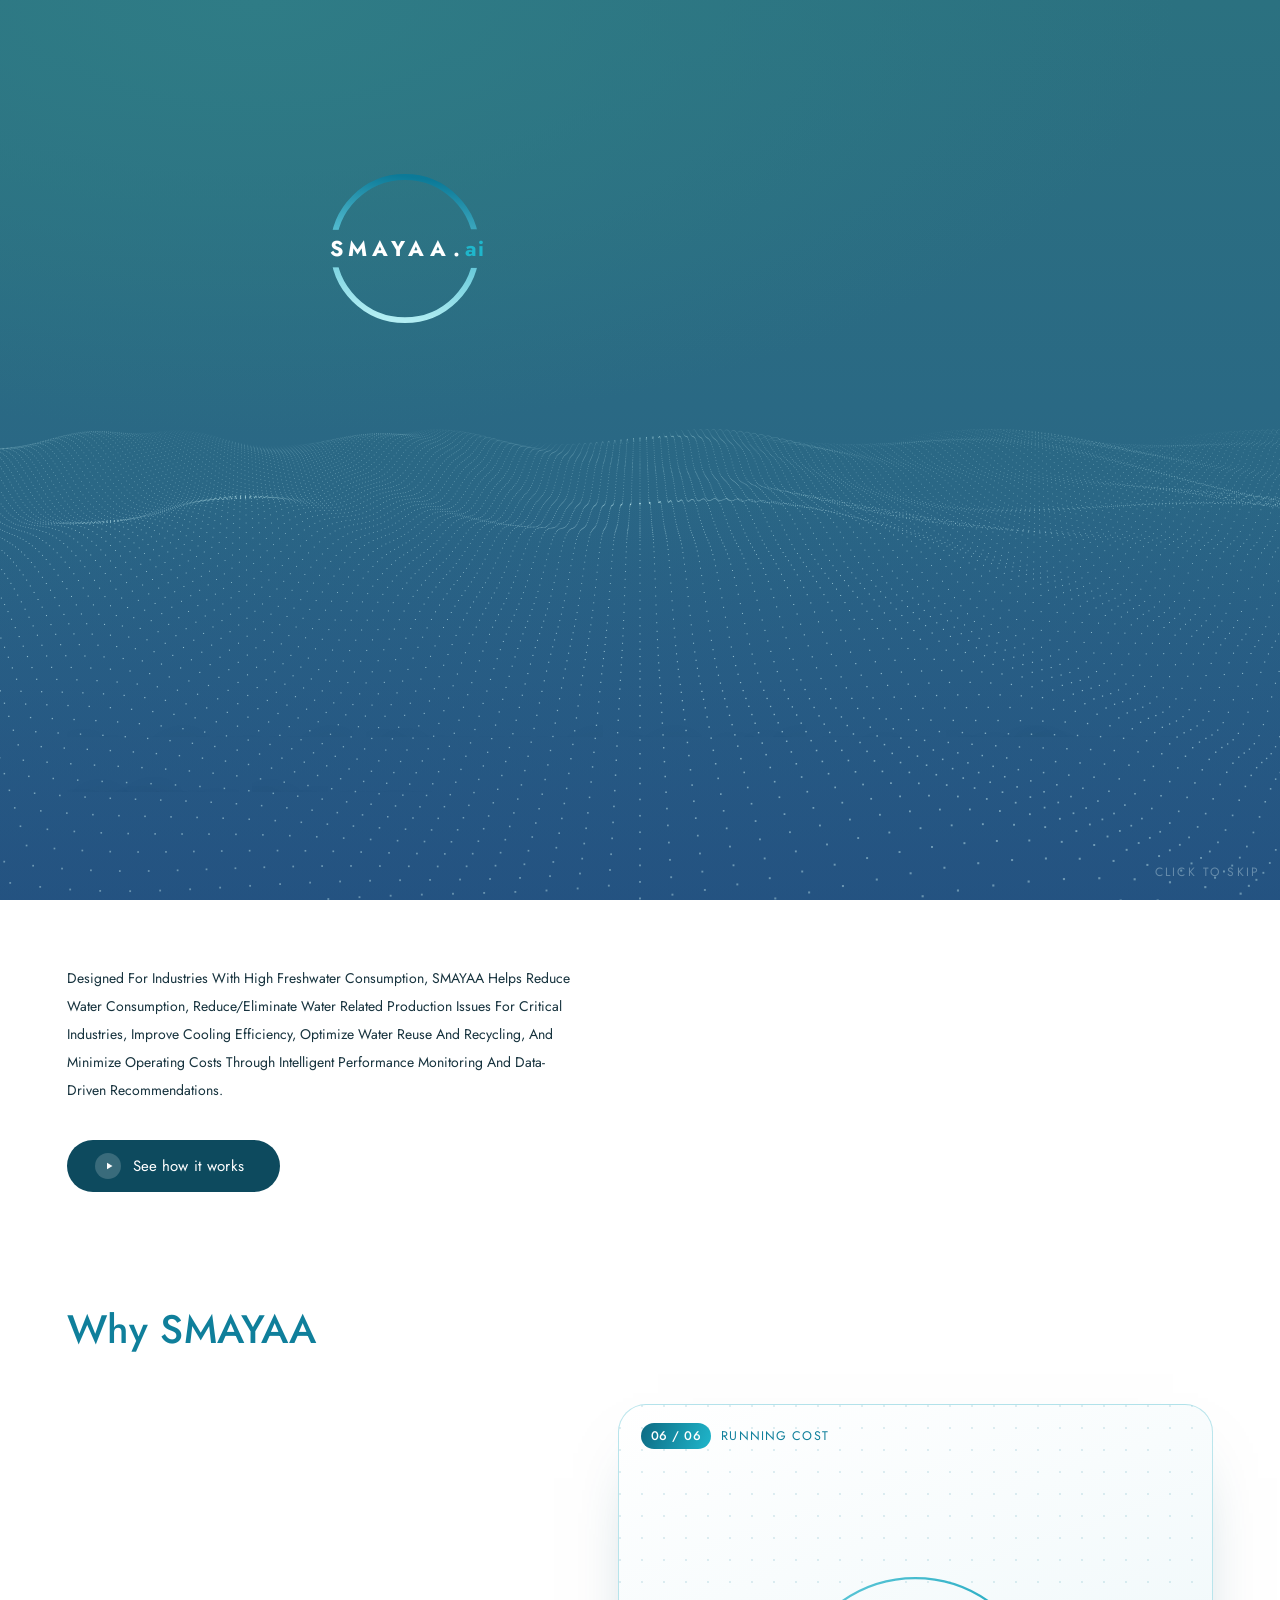
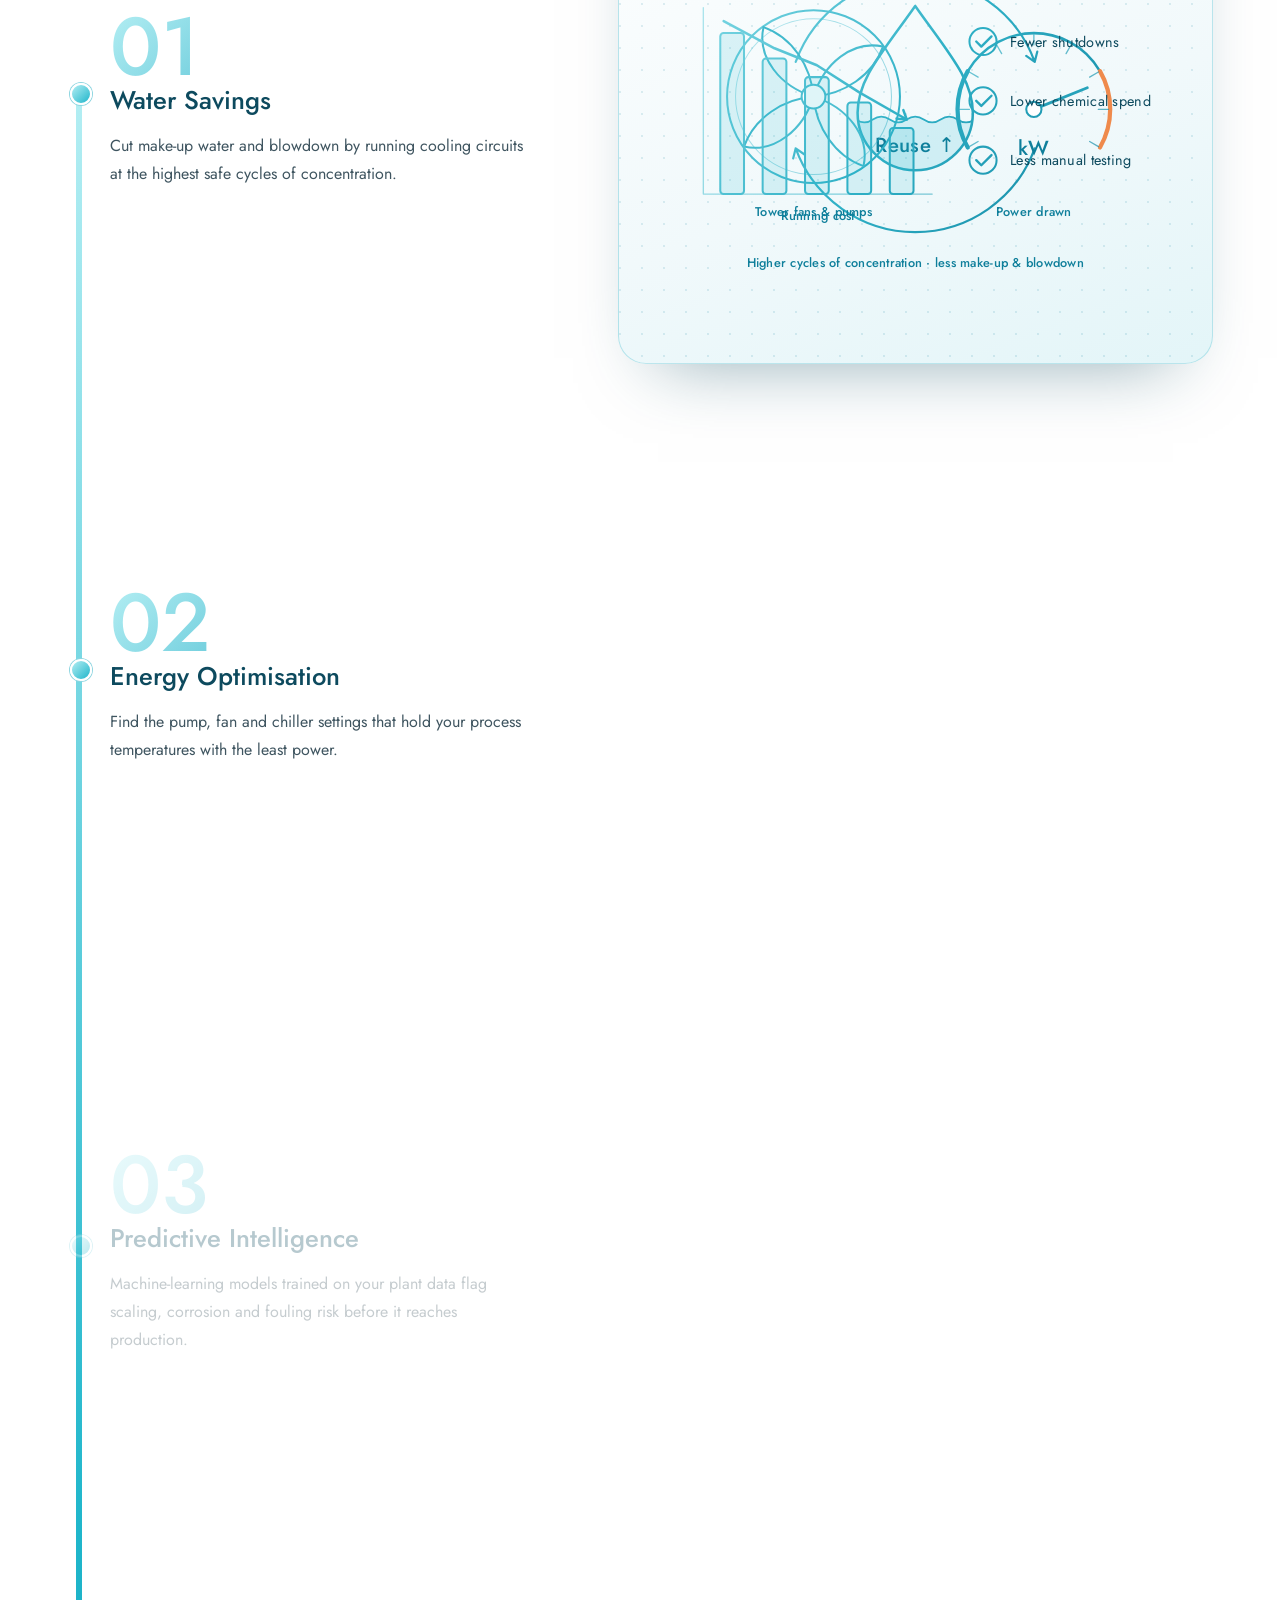
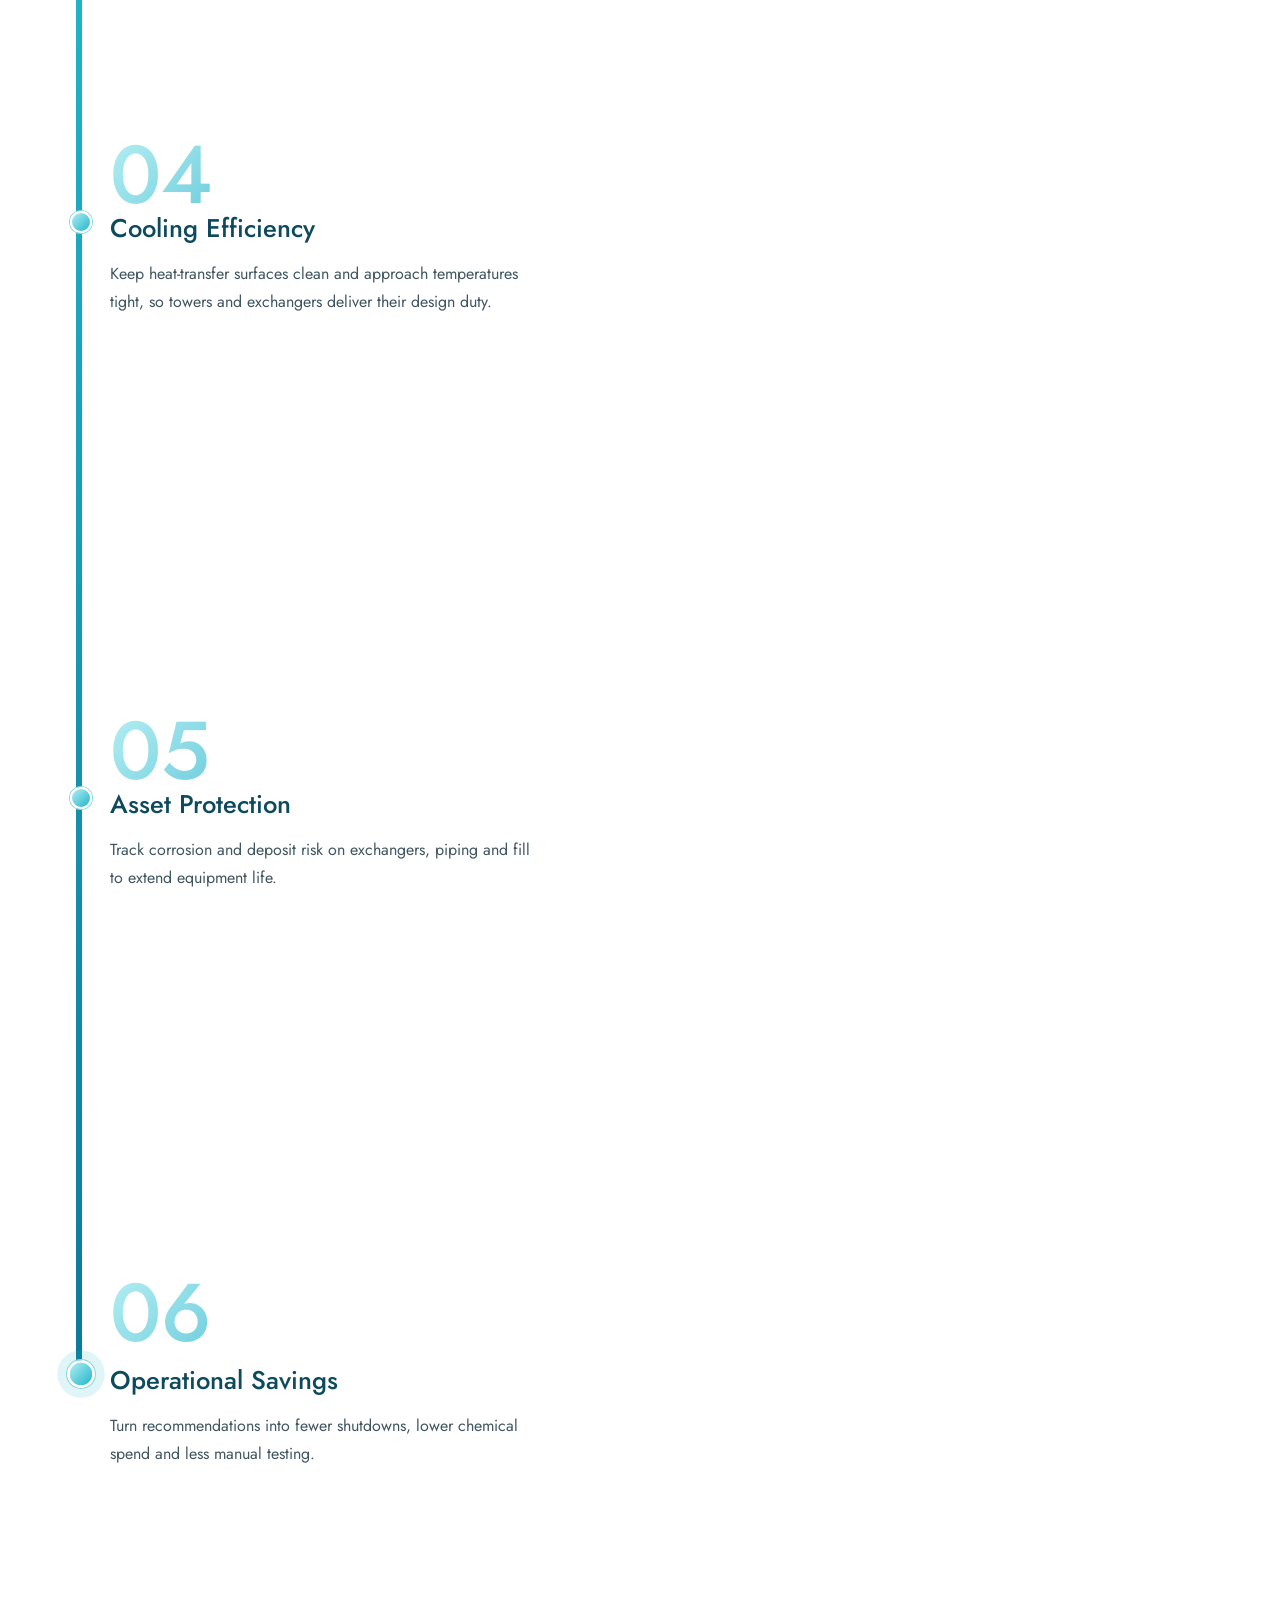
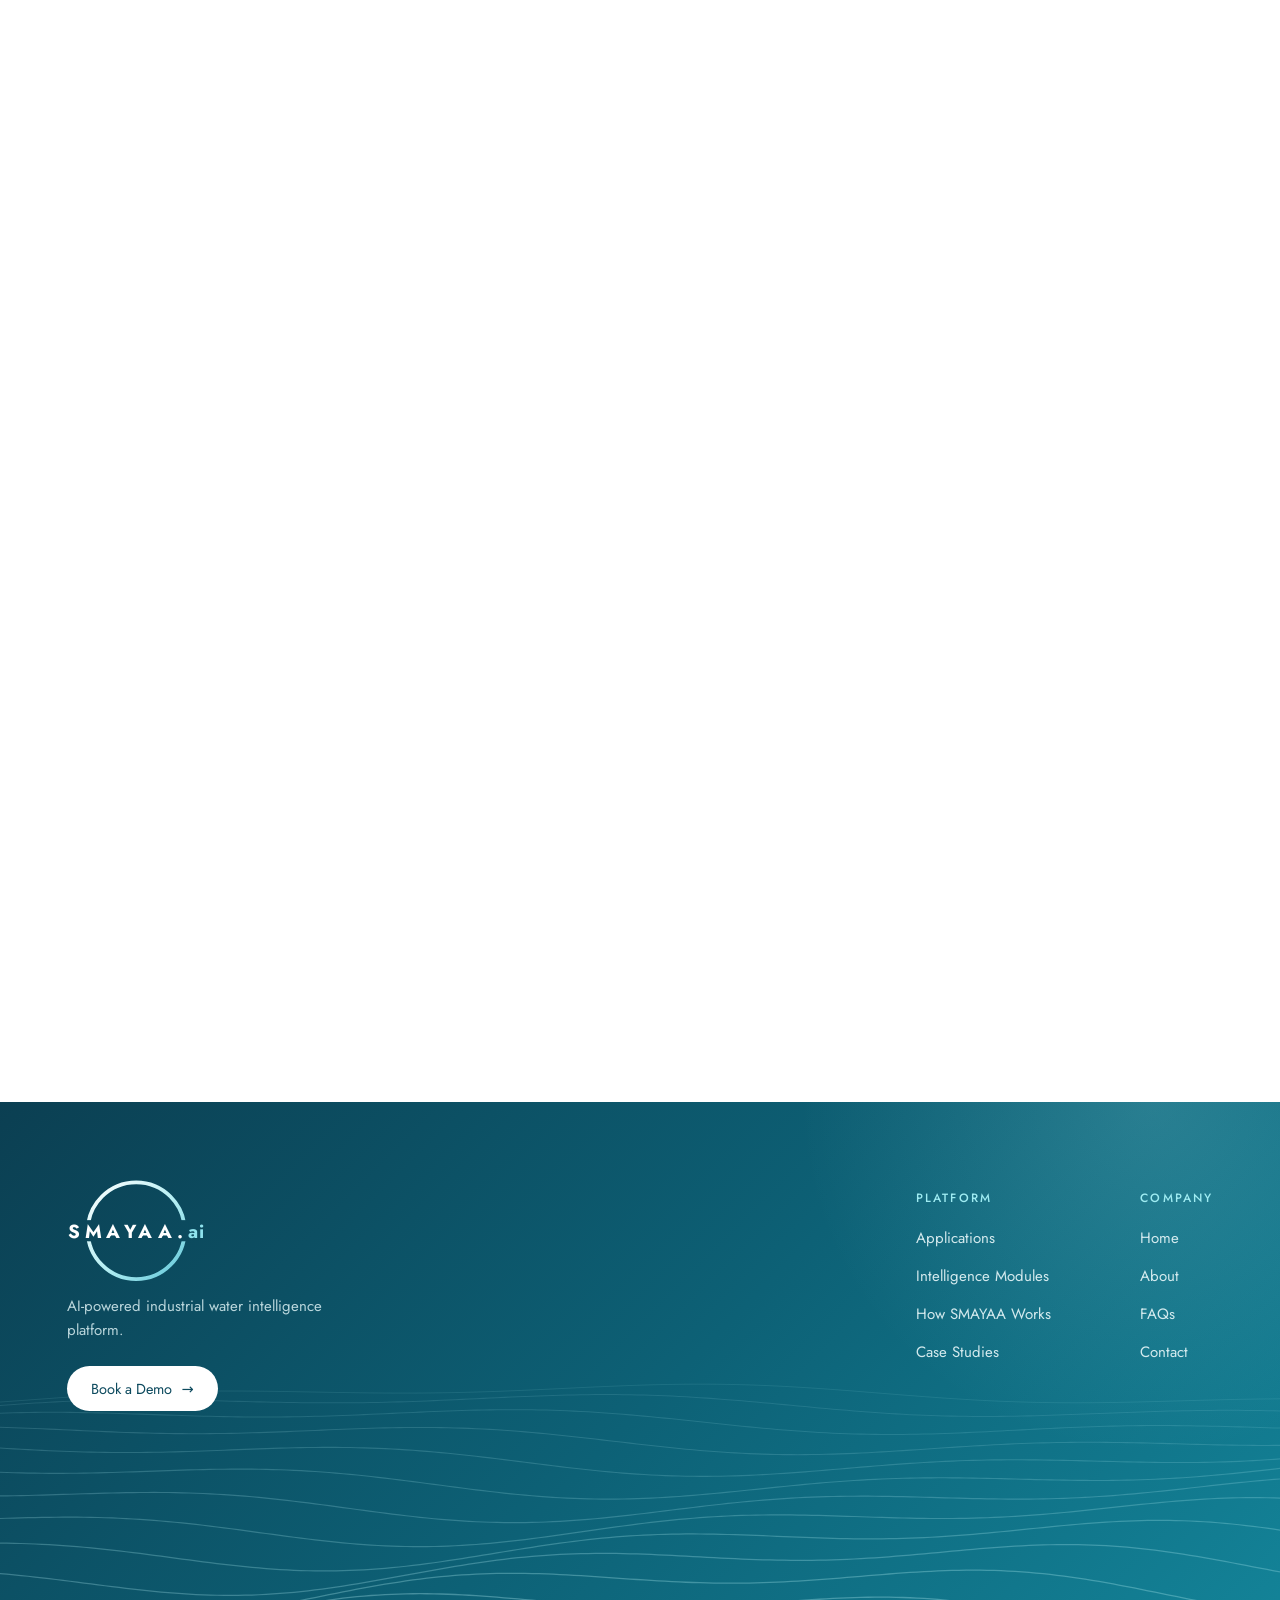
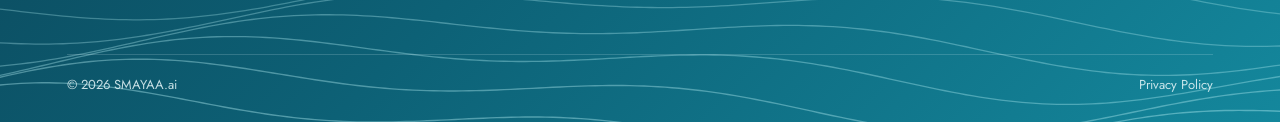
==== commit 2eea1eae: "Home: demo video pop-up on "See how it works" - The button opens the SMAYAA.ai demo video (1080p web" ====
--- a/index.html
+++ b/index.html
@@ -214,6 +214,23 @@
 .laptop{width:min(100%,1060px);margin:0 auto}
 @media (max-width:900px) and (orientation:landscape) and (max-height:600px){.laptop{width:min(100%,calc((100svh - 90px) * 1.183))}}
 
+/* ---------- demo video pop-up ---------- */
+.btn-play .pl{display:grid;place-items:center;width:26px;height:26px;margin:-4px 2px -4px -8px;border-radius:50%;background:rgba(255,255,255,.18);transition:transform .35s var(--ease),background .3s}
+.btn-play .pl svg{width:12px;height:12px;fill:currentColor;margin-left:2px}
+.btn-play:hover .pl{transform:scale(1.12);background:rgba(255,255,255,.28)}
+.vmod{width:min(1180px,calc(100vw - 32px));max-width:none;max-height:none;margin:auto;padding:0;border:0;background:transparent;overflow:visible;color:#fff}
+.vmod::backdrop{background:rgba(4,26,34,.82);-webkit-backdrop-filter:blur(8px);backdrop-filter:blur(8px)}
+.vmod[open]{animation:vIn .45s var(--ease)}
+.vmod[open]::backdrop{animation:bIn .35s ease}
+@keyframes vIn{from{opacity:0;transform:translateY(18px) scale(.97)}to{opacity:1;transform:none}}
+@keyframes bIn{from{opacity:0}to{opacity:1}}
+.vmod .vbox{position:relative;border-radius:20px;overflow:hidden;background:#0a3a4a;box-shadow:0 50px 120px -30px rgba(0,0,0,.6),0 0 0 1px rgba(179,238,243,.18)}
+.vmod video{display:block;width:100%;height:auto;max-height:calc(100svh - 120px);aspect-ratio:16/9;background:#0a3a4a}
+.vmod .vclose{position:absolute;top:-52px;right:0;display:flex;align-items:center;gap:8px;height:40px;padding:0 16px 0 12px;border-radius:999px;font-size:14px;color:#e8f7f9;background:rgba(255,255,255,.1);border:1px solid rgba(220,245,248,.35);transition:background .25s}
+.vmod .vclose:hover{background:rgba(255,255,255,.2)}
+.vmod .vclose svg{width:16px;height:16px;stroke:currentColor;stroke-width:2;fill:none;stroke-linecap:round}
+@media (max-width:600px){.vmod{width:calc(100vw - 20px)}.vmod .vbox{border-radius:14px}}
+@media (prefers-reduced-motion:reduce){.vmod[open],.vmod[open]::backdrop{animation:none}}
 </style>
 </head>
 <body>
@@ -295,7 +312,7 @@
   <section class="intro" aria-label="About SMAYAA">
     <div class="wrap rv">
       <p>Designed For Industries With High Freshwater Consumption, SMAYAA Helps Reduce Water Consumption, Reduce/Eliminate Water Related Production Issues For Critical Industries, Improve Cooling Efficiency, Optimize Water Reuse And Recycling, And Minimize Operating Costs Through Intelligent Performance Monitoring And Data-Driven Recommendations.</p>
-      <a class="btn" href="#problems">See how it works <span class="arr" aria-hidden="true">→</span></a>
+      <a class="btn btn-play" href="video/smayaa-demo.mp4" data-video aria-haspopup="dialog"><span class="pl" aria-hidden="true"><svg viewBox="0 0 24 24"><path d="M8 5.5v13l11-6.5z"/></svg></span>See how it works</a>
     </div>
   </section>
 
@@ -519,11 +536,18 @@
   </div>
 </footer>
 
-
-<script src="assets/site.js?v=1c6a055c" defer></script>
+<dialog class="vmod" id="vmod" aria-label="SMAYAA.ai demo video">
+  <button class="vclose" type="button" id="vclose" aria-label="Close video"><svg viewBox="0 0 24 24" aria-hidden="true"><path d="M6 6l12 12M18 6 6 18"/></svg>Close</button>
+  <div class="vbox">
+    <video id="vdemo" controls playsinline preload="none" poster="video/smayaa-demo.jpg" data-src="video/smayaa-demo.mp4"></video>
+  </div>
+</dialog>
+
+
+<script src="assets/site.js?v=27d7c2ec" defer></script>
 <script src="assets/net.js?v=5e1564d4" defer></script>
 <script src="assets/screens.js?v=e8c07508" defer></script>
-<script src="assets/home.js?v=b8d914b3" defer></script>
+<script src="assets/home.js?v=1d9044df" defer></script>
 <script src="assets/logo.js?v=650fa6c9" defer></script>
 </body>
 </html>
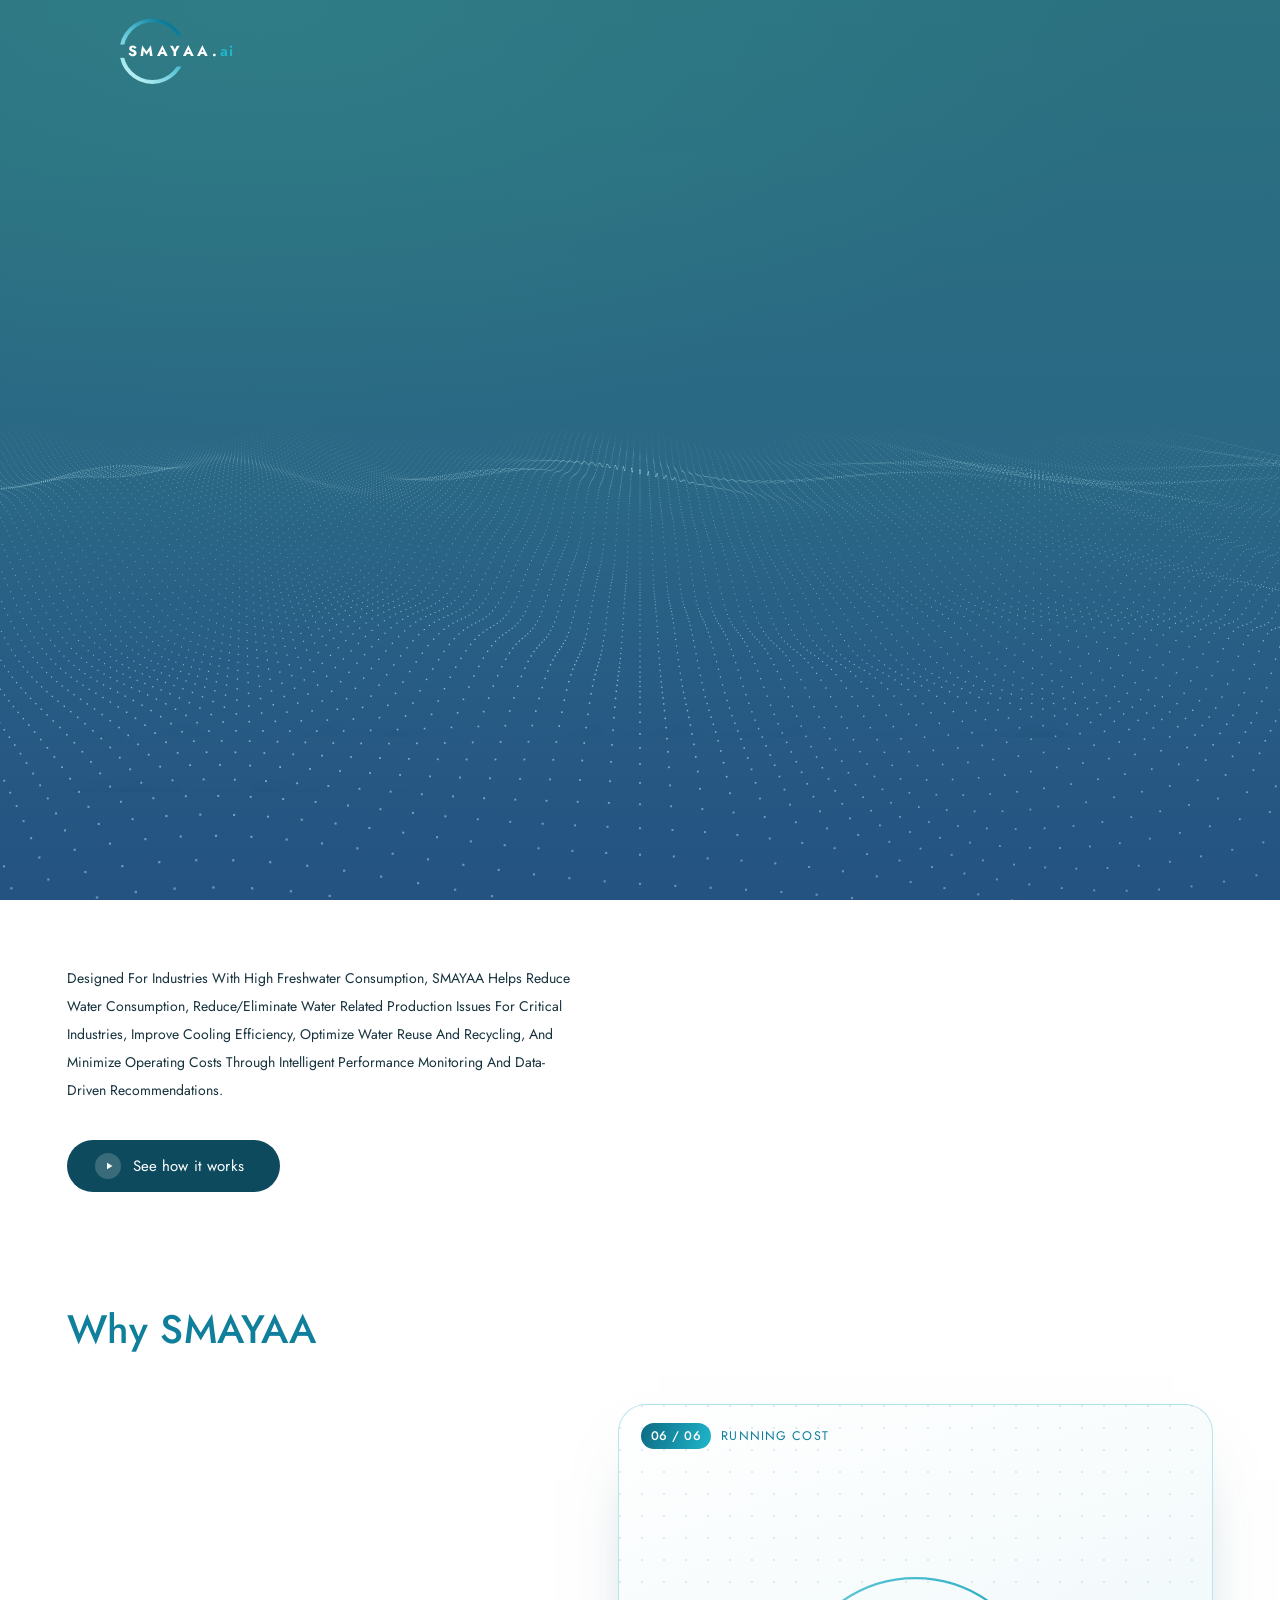
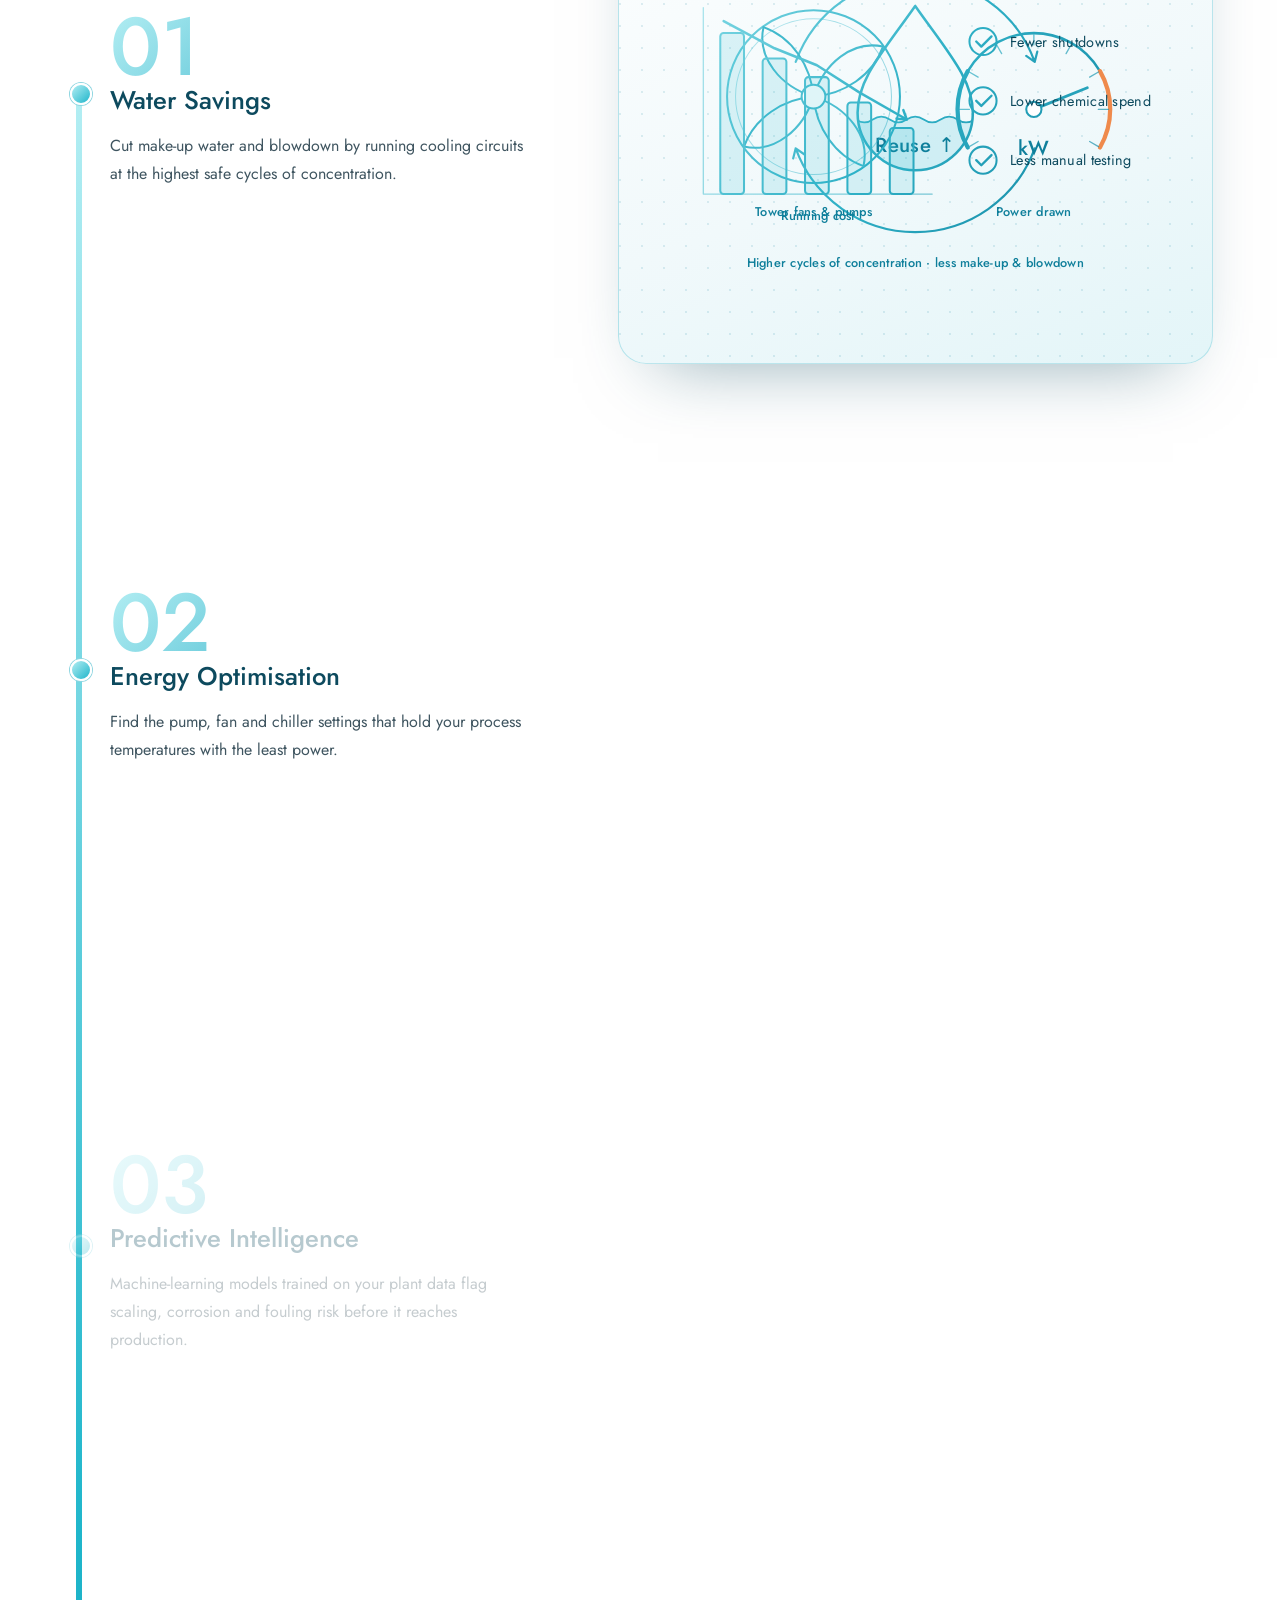
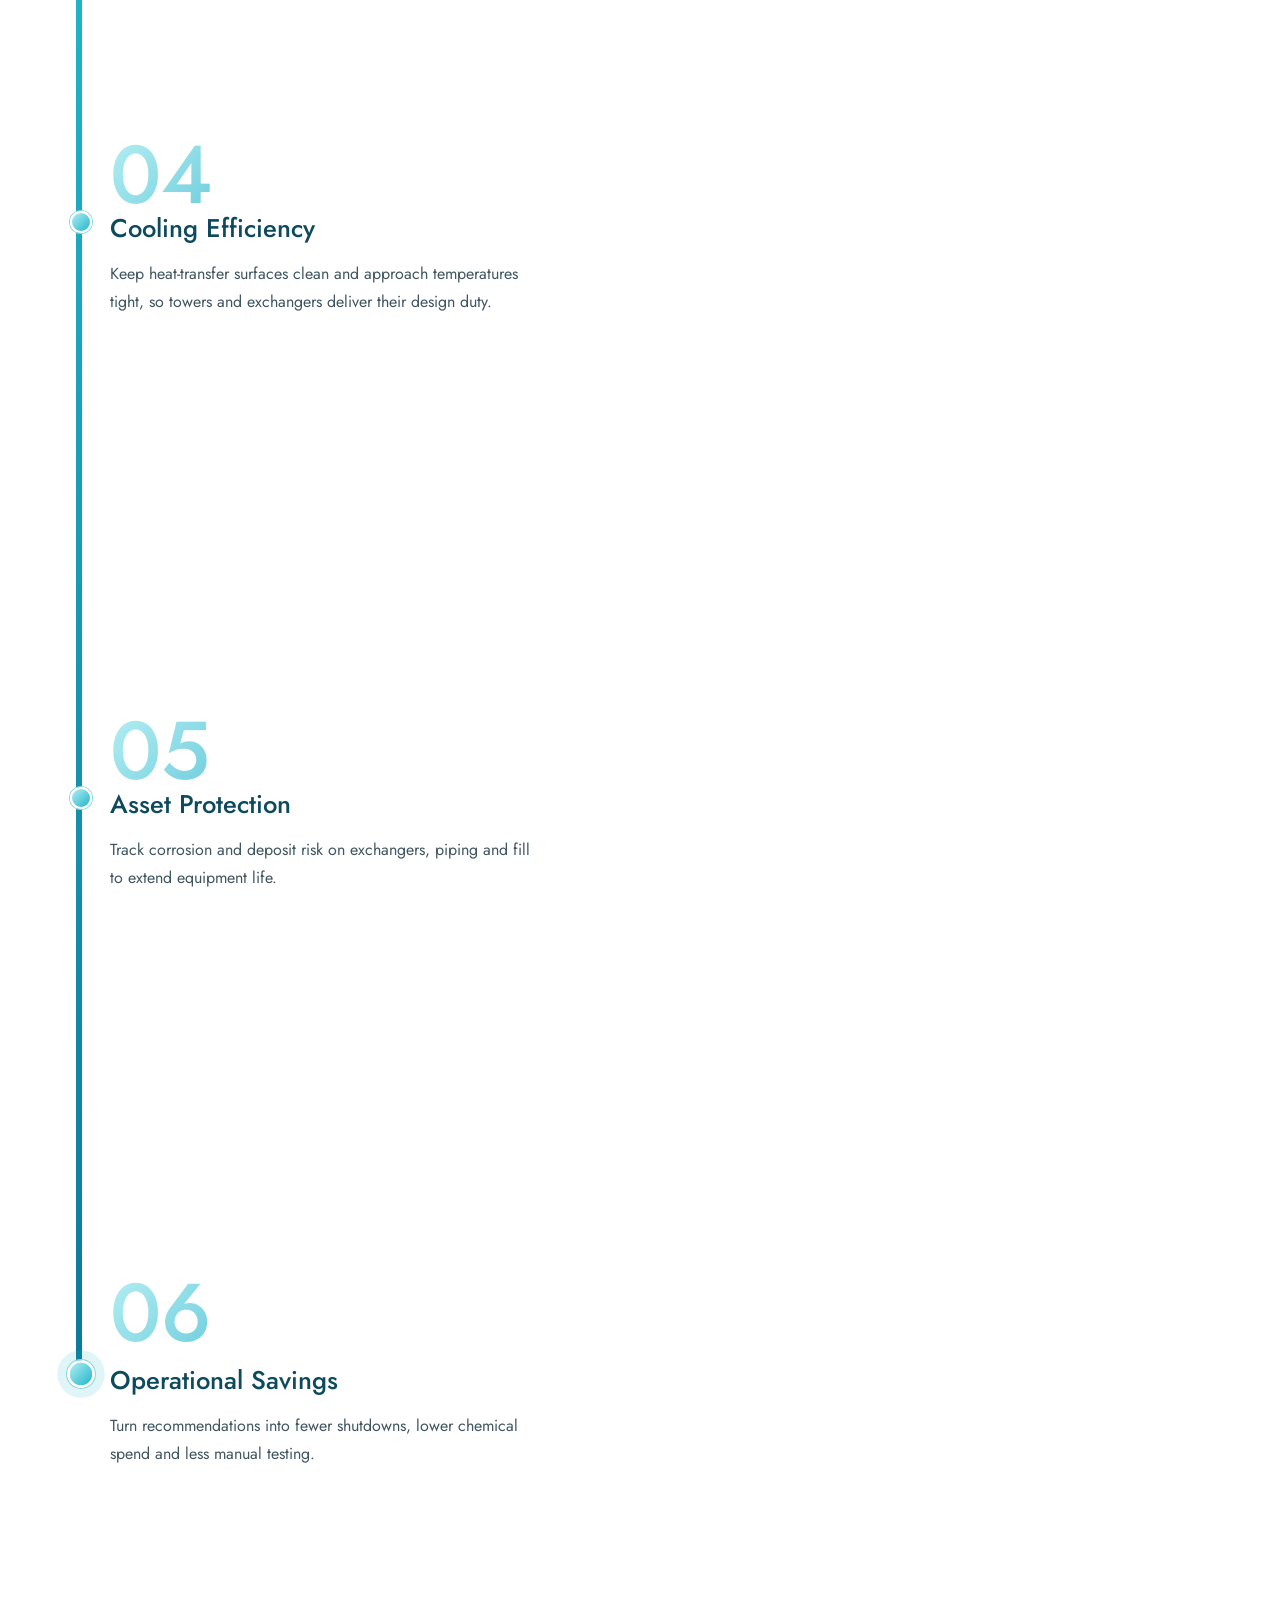
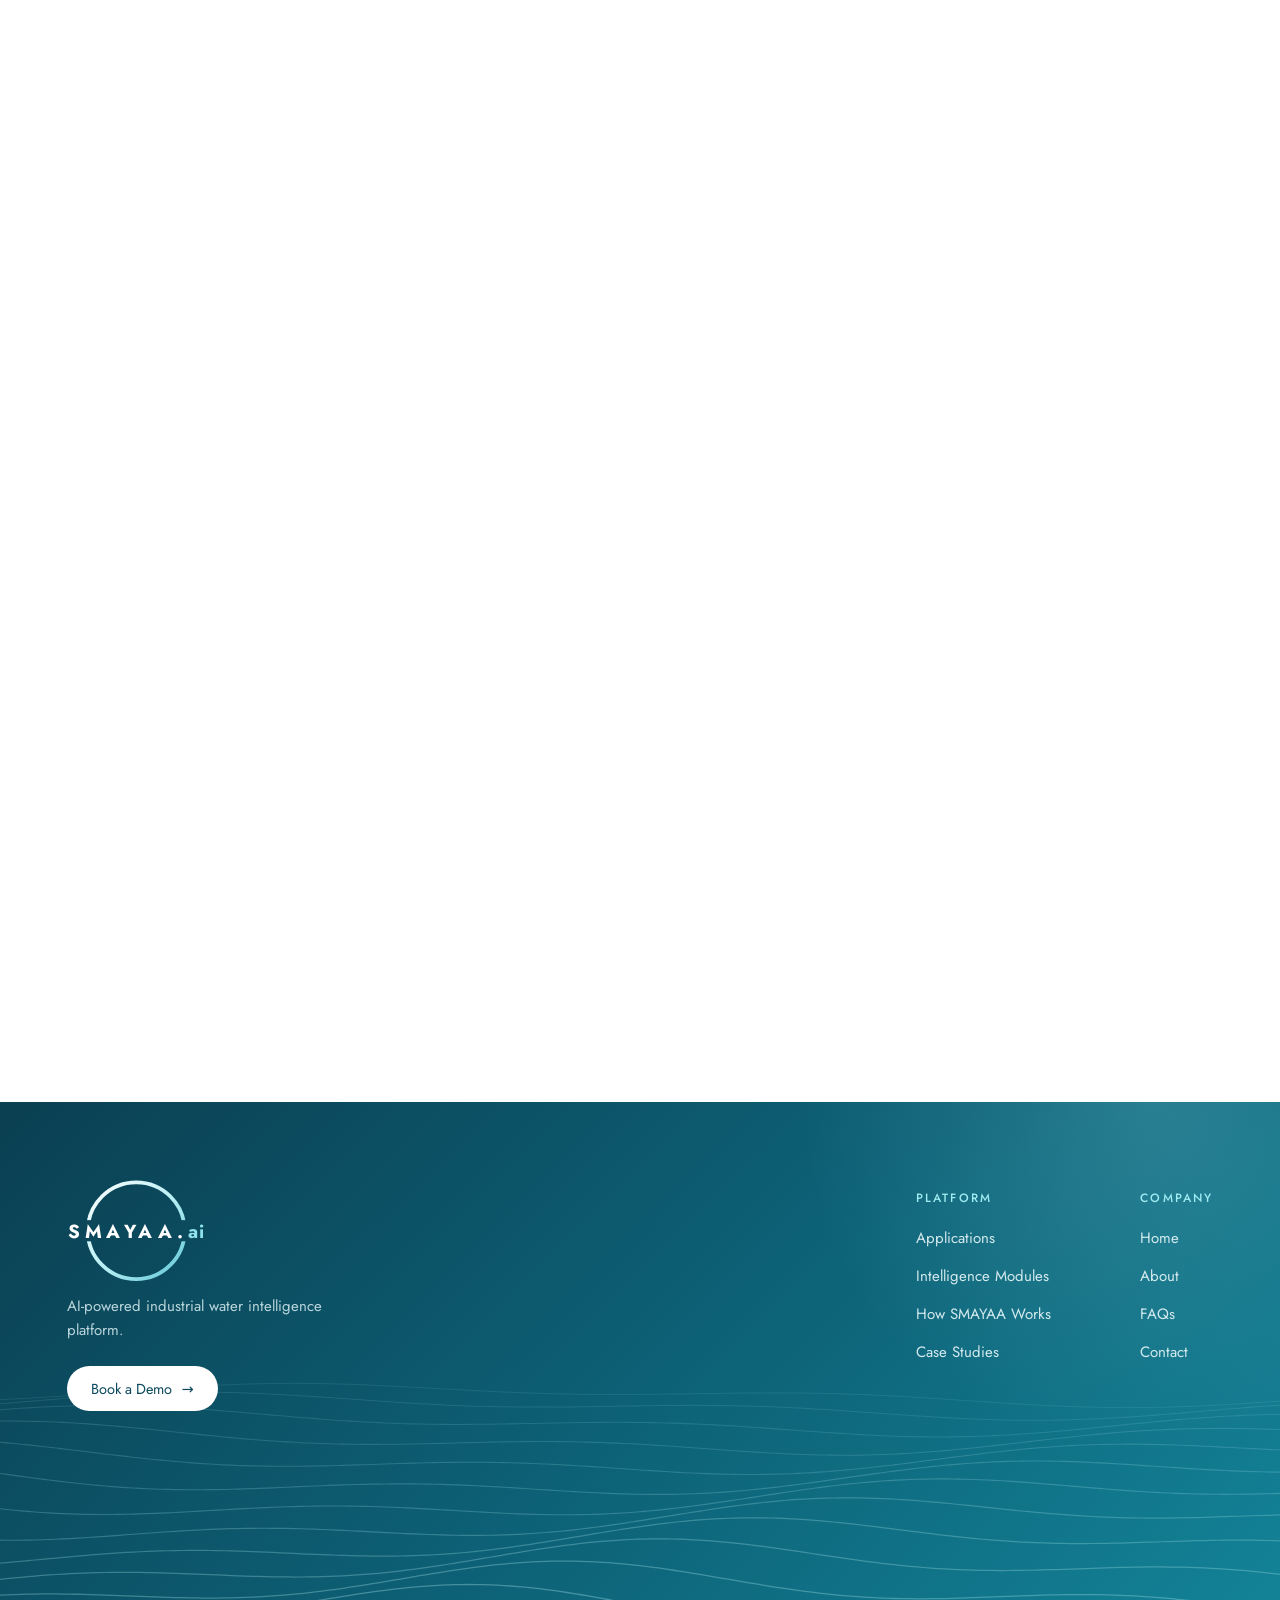
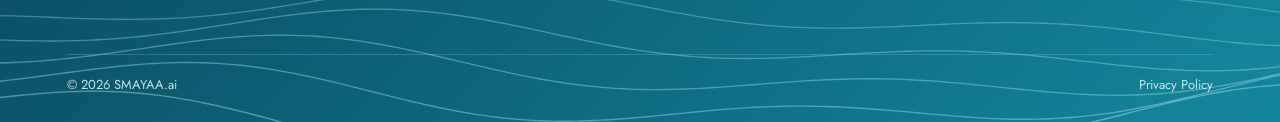
==== commit 4e810554: "Demo video: new cut, own player controls, intro on reload - New demo video (smayaa-demo-v2, 1080p we" ====
--- a/index.html
+++ b/index.html
@@ -22,7 +22,7 @@
 <link rel="stylesheet" href="https://fonts.googleapis.com/css2?family=Jost:wght@400;500;600&display=swap">
 <script>document.documentElement.classList.add('js');
 // the logo intro plays on the first visit in this tab and on a reload; coming back to the home page skips it
-try{var d=document.documentElement,n=performance.getEntriesByType('navigation')[0],k='smy-intro';if(sessionStorage.getItem(k)&&!(n&&n.type==='reload')){d.classList.remove('loading');d.classList.add('no-intro');}sessionStorage.setItem(k,'1');}catch(e){}</script>
+try{var d=document.documentElement,n=performance.getEntriesByType('navigation')[0],k='smy-intro';if(sessionStorage.getItem(k)&&!(n&&n.type==='reload')){d.classList.remove('loading');d.classList.add('no-intro');}sessionStorage.setItem(k,'1');if(!d.classList.contains('no-intro')){if('scrollRestoration' in history)history.scrollRestoration='manual';scrollTo(0,0);}}catch(e){}</script>
 <script type="application/ld+json">
 {"@context":"https://schema.org","@graph":[
  {"@type":"Organization","@id":"https://smayaa.ai/#org","name":"SMAYAA.ai","url":"https://smayaa.ai/",
@@ -225,7 +225,36 @@
 @keyframes vIn{from{opacity:0;transform:translateY(18px) scale(.97)}to{opacity:1;transform:none}}
 @keyframes bIn{from{opacity:0}to{opacity:1}}
 .vmod .vbox{position:relative;border-radius:20px;overflow:hidden;background:#0a3a4a;box-shadow:0 50px 120px -30px rgba(0,0,0,.6),0 0 0 1px rgba(179,238,243,.18)}
-.vmod video{display:block;width:100%;height:auto;max-height:calc(100svh - 120px);aspect-ratio:16/9;background:#0a3a4a}
+.vmod video{display:block;width:100%;height:auto;max-height:calc(100svh - 120px);aspect-ratio:16/9;background:#0a3a4a;cursor:pointer}
+/* our own controls: same in every browser */
+.vbig{position:absolute;left:50%;top:50%;width:84px;height:84px;margin:-42px 0 0 -42px;border-radius:50%;display:grid;place-items:center;color:#fff;
+  background:rgba(13,74,94,.72);box-shadow:0 0 0 1px rgba(179,238,243,.45),0 20px 40px -14px rgba(0,0,0,.5);-webkit-backdrop-filter:blur(6px);backdrop-filter:blur(6px);transition:opacity .3s,transform .3s var(--ease)}
+.vbig svg{width:34px;height:34px;fill:currentColor;margin-left:5px}
+.vbig:hover{transform:scale(1.07)}
+.vbox.playing .vbig{opacity:0;pointer-events:none;transform:scale(.85)}
+.vctl{position:absolute;left:0;right:0;bottom:0;display:flex;align-items:center;gap:12px;padding:28px 16px 12px;color:#fff;
+  background:linear-gradient(180deg,transparent,rgba(4,26,34,.82));transition:opacity .35s,transform .35s var(--ease)}
+.vbox.playing.idle .vctl{opacity:0;transform:translateY(8px);pointer-events:none}
+.vbox.playing.idle{cursor:none}
+.vc{flex:none;width:40px;height:40px;border-radius:50%;display:grid;place-items:center;color:#fff;transition:background .2s}
+.vc:hover{background:rgba(255,255,255,.14)}
+.vc svg{width:22px;height:22px;fill:currentColor}
+.vc-play .i-pause,.vbox.playing .vc-play .i-play{display:none}
+.vbox.playing .vc-play .i-pause{display:inline}
+.vc-mute .i-x,.vbox.muted .vc-mute .i-wave{display:none}
+.vbox.muted .vc-mute .i-x{display:inline}
+.vc-time{flex:none;min-width:92px;font-size:13px;font-variant-numeric:tabular-nums;color:#dff4f7}
+.vctl input[type=range]{-webkit-appearance:none;appearance:none;height:22px;margin:0;background:transparent;cursor:pointer;--p:0%}
+.vc-seek{flex:1;min-width:60px}
+.vc-vol{flex:none;width:90px}
+.vctl input[type=range]::-webkit-slider-runnable-track{height:5px;border-radius:5px;background:linear-gradient(90deg,#5cc4d6,#b3eef3) 0/var(--p) 100% no-repeat,rgba(255,255,255,.28)}
+.vctl input[type=range]::-moz-range-track{height:5px;border-radius:5px;background:linear-gradient(90deg,#5cc4d6,#b3eef3) 0/var(--p) 100% no-repeat,rgba(255,255,255,.28)}
+.vctl input[type=range]::-webkit-slider-thumb{-webkit-appearance:none;width:15px;height:15px;margin-top:-5px;border-radius:50%;background:#fff;box-shadow:0 0 0 4px rgba(31,182,203,.35);transition:transform .2s}
+.vctl input[type=range]::-moz-range-thumb{width:15px;height:15px;border:0;border-radius:50%;background:#fff;box-shadow:0 0 0 4px rgba(31,182,203,.35)}
+.vctl input[type=range]:hover::-webkit-slider-thumb{transform:scale(1.2)}
+.vbox:fullscreen{border-radius:0;display:grid;place-items:center;background:#000}
+.vbox:fullscreen video{max-height:100vh;height:100%}
+@media (max-width:600px){.vc-vol{display:none}.vc-time{min-width:0;font-size:12px}.vctl{gap:6px;padding:22px 8px 6px}.vbig{width:64px;height:64px;margin:-32px 0 0 -32px}.vbig svg{width:26px;height:26px}}
 .vmod .vclose{position:absolute;top:-52px;right:0;display:flex;align-items:center;gap:8px;height:40px;padding:0 16px 0 12px;border-radius:999px;font-size:14px;color:#e8f7f9;background:rgba(255,255,255,.1);border:1px solid rgba(220,245,248,.35);transition:background .25s}
 .vmod .vclose:hover{background:rgba(255,255,255,.2)}
 .vmod .vclose svg{width:16px;height:16px;stroke:currentColor;stroke-width:2;fill:none;stroke-linecap:round}
@@ -312,7 +341,7 @@
   <section class="intro" aria-label="About SMAYAA">
     <div class="wrap rv">
       <p>Designed For Industries With High Freshwater Consumption, SMAYAA Helps Reduce Water Consumption, Reduce/Eliminate Water Related Production Issues For Critical Industries, Improve Cooling Efficiency, Optimize Water Reuse And Recycling, And Minimize Operating Costs Through Intelligent Performance Monitoring And Data-Driven Recommendations.</p>
-      <a class="btn btn-play" href="video/smayaa-demo.mp4" data-video aria-haspopup="dialog"><span class="pl" aria-hidden="true"><svg viewBox="0 0 24 24"><path d="M8 5.5v13l11-6.5z"/></svg></span>See how it works</a>
+      <a class="btn btn-play" href="video/smayaa-demo-v2.mp4" data-video aria-haspopup="dialog"><span class="pl" aria-hidden="true"><svg viewBox="0 0 24 24"><path d="M8 5.5v13l11-6.5z"/></svg></span>See how it works</a>
     </div>
   </section>
 
@@ -539,7 +568,16 @@
 <dialog class="vmod" id="vmod" aria-label="SMAYAA.ai demo video">
   <button class="vclose" type="button" id="vclose" aria-label="Close video"><svg viewBox="0 0 24 24" aria-hidden="true"><path d="M6 6l12 12M18 6 6 18"/></svg>Close</button>
   <div class="vbox">
-    <video id="vdemo" controls playsinline preload="none" poster="video/smayaa-demo.jpg" data-src="video/smayaa-demo.mp4"></video>
+    <video id="vdemo" playsinline preload="none" poster="video/smayaa-demo-v2.jpg" data-src="video/smayaa-demo-v2.mp4"></video>
+    <button class="vbig" type="button" id="vbig" aria-label="Play"><svg viewBox="0 0 24 24" aria-hidden="true"><path d="M8 5.5v13l11-6.5z"/></svg></button>
+    <div class="vctl" id="vctl">
+      <button class="vc vc-play" type="button" id="vcPlay" aria-label="Play"><svg viewBox="0 0 24 24" aria-hidden="true"><path class="i-play" d="M8 5.5v13l11-6.5z"/><path class="i-pause" d="M7 5h3.5v14H7zM13.5 5H17v14h-3.5z"/></svg></button>
+      <span class="vc-time" id="vcTime">0:00 / 0:00</span>
+      <input class="vc-seek" id="vcSeek" type="range" min="0" max="1000" step="1" value="0" aria-label="Seek">
+      <button class="vc vc-mute" type="button" id="vcMute" aria-label="Mute"><svg viewBox="0 0 24 24" aria-hidden="true"><path d="M4 9.5h3.5L12 5.5v13l-4.5-4H4z"/><path class="i-wave" d="M15.5 9a4 4 0 0 1 0 6M18 6.5a7.5 7.5 0 0 1 0 11" fill="none" stroke="currentColor" stroke-width="1.8" stroke-linecap="round"/><path class="i-x" d="M16 9.5l5 5M21 9.5l-5 5" fill="none" stroke="currentColor" stroke-width="1.8" stroke-linecap="round"/></svg></button>
+      <input class="vc-vol" id="vcVol" type="range" min="0" max="1" step="0.05" value="1" aria-label="Volume">
+      <button class="vc vc-fs" type="button" id="vcFs" aria-label="Full screen"><svg viewBox="0 0 24 24" aria-hidden="true"><path d="M4 9V4h5M15 4h5v5M20 15v5h-5M9 20H4v-5" fill="none" stroke="currentColor" stroke-width="1.8" stroke-linecap="round" stroke-linejoin="round"/></svg></button>
+    </div>
   </div>
 </dialog>
 
@@ -547,7 +585,7 @@
 <script src="assets/site.js?v=27d7c2ec" defer></script>
 <script src="assets/net.js?v=5e1564d4" defer></script>
 <script src="assets/screens.js?v=e8c07508" defer></script>
-<script src="assets/home.js?v=1d9044df" defer></script>
+<script src="assets/home.js?v=104ab1d6" defer></script>
 <script src="assets/logo.js?v=650fa6c9" defer></script>
 </body>
 </html>
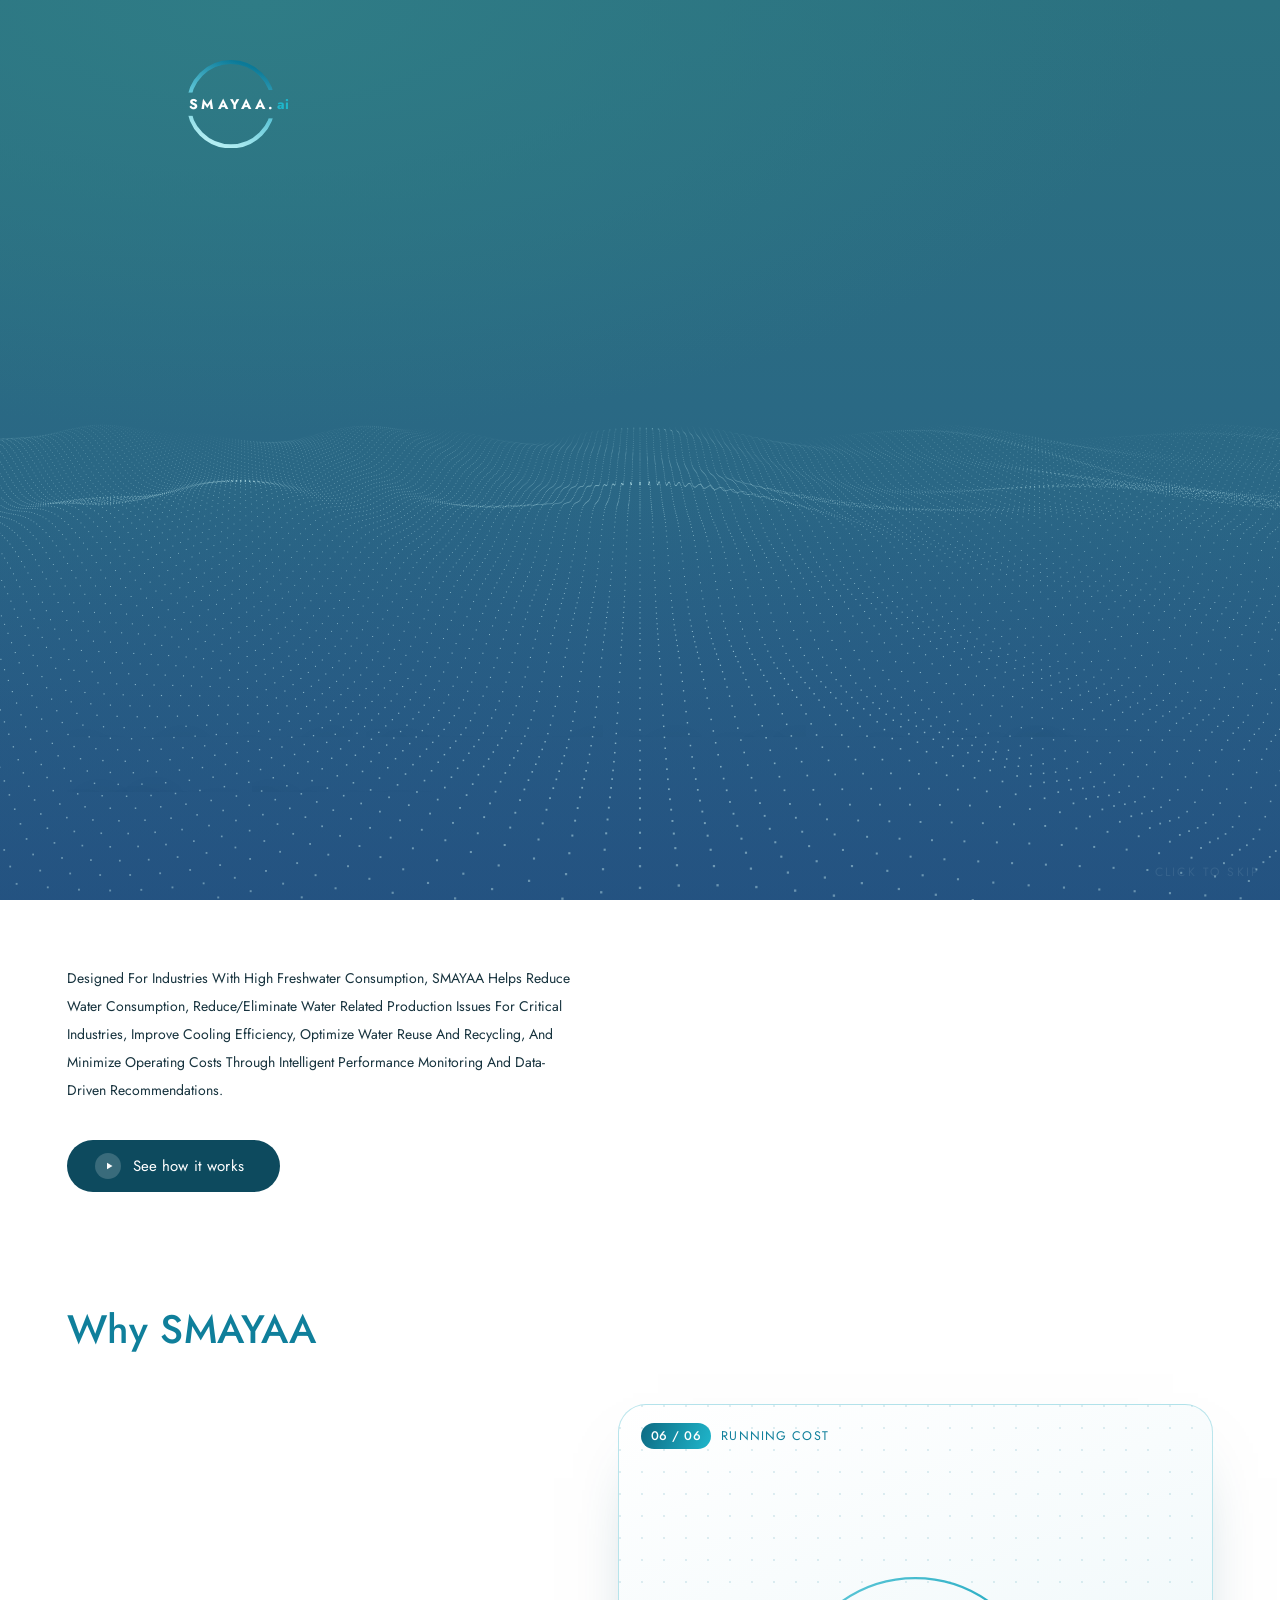
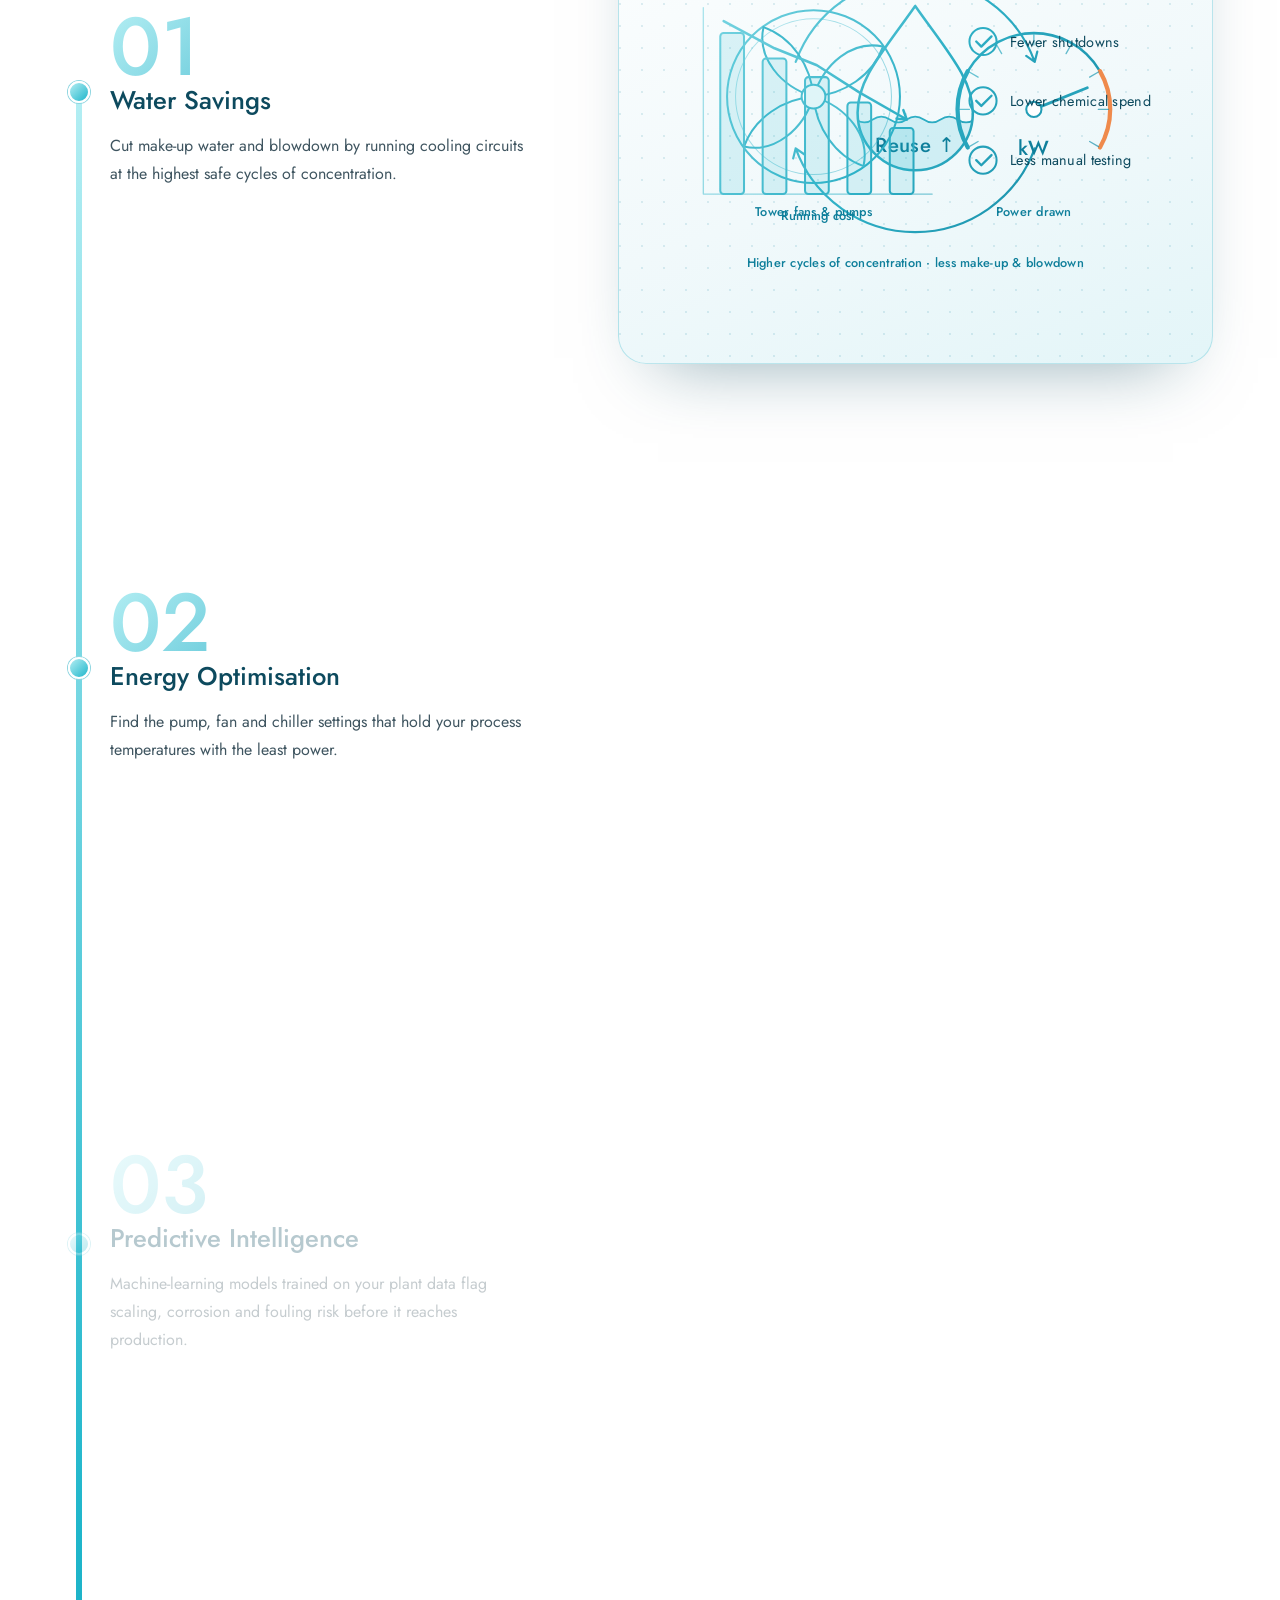
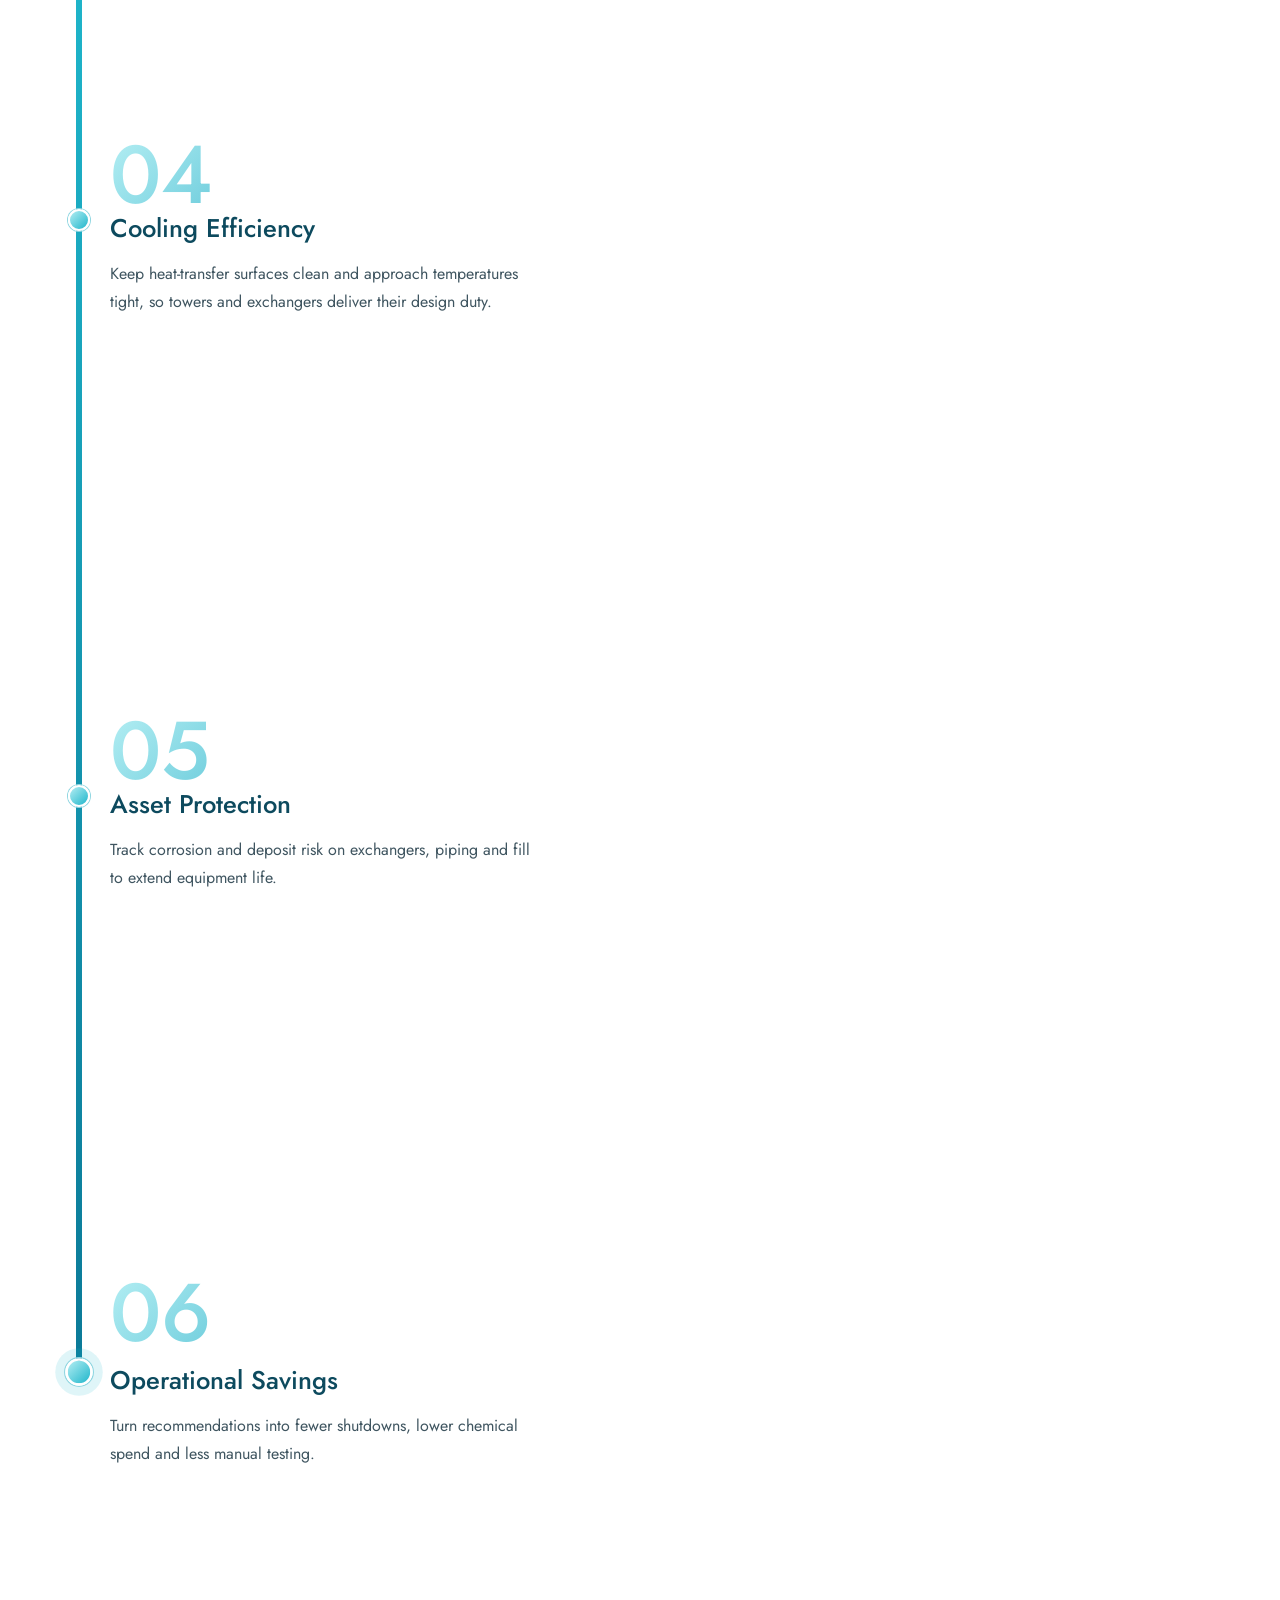
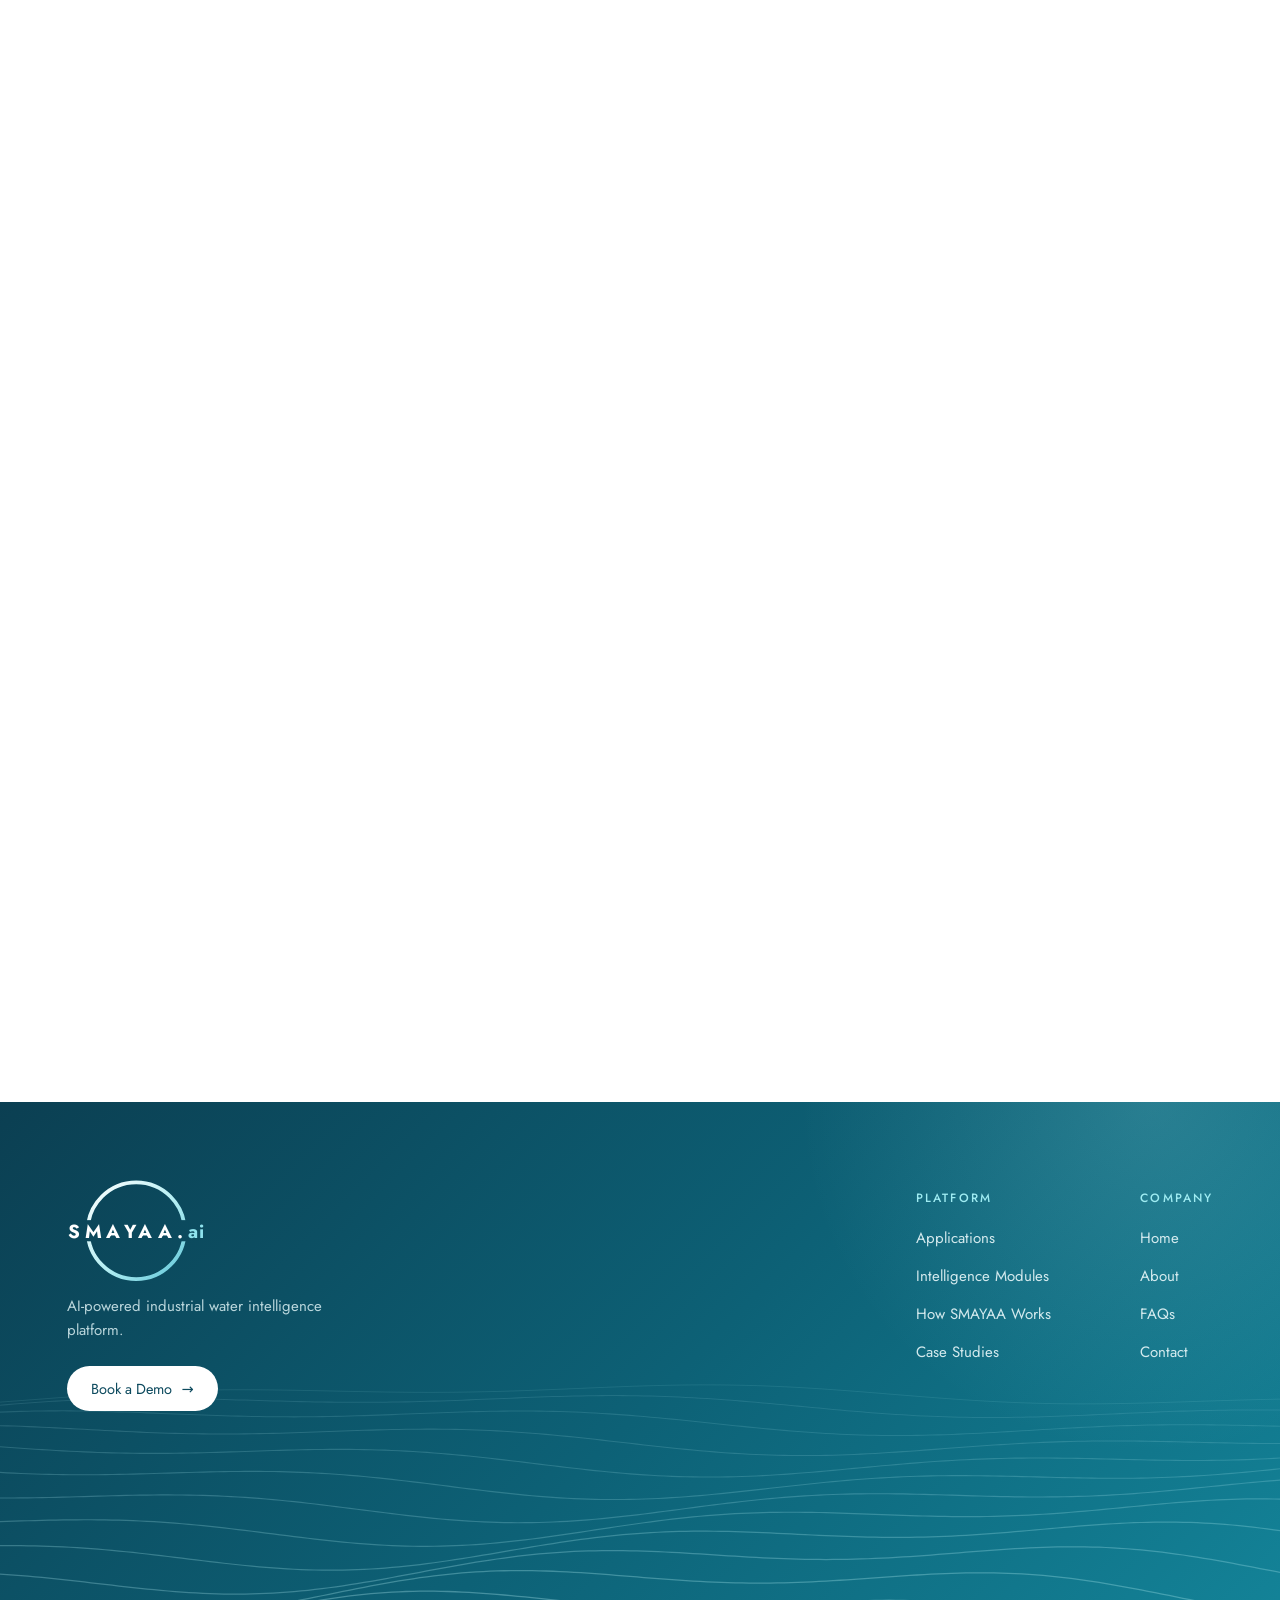
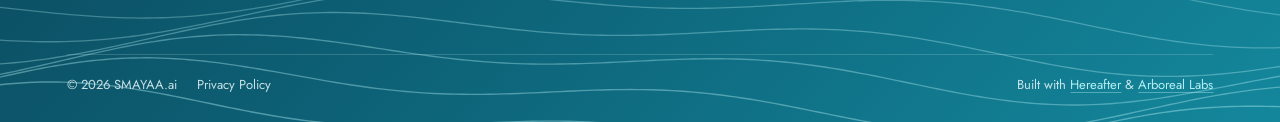
==== commit 0d0b7dcb: "Footer credit; fix module navigator overflow, edge badge overlap, timeline dot on narrow windows Co-" ====
--- a/index.html
+++ b/index.html
@@ -34,7 +34,7 @@
   "audience":{"@type":"BusinessAudience","audienceType":"Steel & Metal, Power Generation, Pulp & Paper, Cement Manufacturing, Refineries & Petrochemicals, Data Centres, HVAC & District Cooling, Water-Intensive Industries"}}
 ]}
 </script>
-<link rel="stylesheet" href="assets/site.css?v=d2b06b60">
+<link rel="stylesheet" href="assets/site.css?v=c25bb841">
 <link rel="stylesheet" href="assets/screens.css?v=ab61aa86">
 <style>
 /* ---------- intro ---------- */
@@ -49,7 +49,7 @@
 .ws-pipe{position:absolute;left:9px;top:var(--p0,0);height:var(--ph,0);width:6px;border-radius:6px;background:#e4f3f6;overflow:hidden}
 .ws-fill{position:absolute;inset:0;border-radius:inherit;transform-origin:top;transform:scaleY(var(--fill,0));background:linear-gradient(#b3eef3,#1fb6cb 50%,#0b7a98)}
 .ws-step{min-height:clamp(300px,64vh,600px);display:flex;flex-direction:column;justify-content:center;position:relative;transition:opacity .6s var(--ease)}
-.ws-step::before{content:"";position:absolute;left:calc(-1 * clamp(34px,3.4vw,52px) + 12px);top:50%;width:18px;height:18px;margin:-9px 0 0 -9px;border-radius:50%;
+.ws-step::before{content:"";position:absolute;left:calc(-1 * clamp(34px,3.4vw,52px) + 12px);top:50%;width:18px;height:18px;margin:-11px 0 0 -11px;border-radius:50%;
   background:#fff;border:2px solid #cfe9ee;transition:background .5s,border-color .5s,box-shadow .5s,transform .5s var(--ease)}
 .ws-step.past::before{background:linear-gradient(135deg,#b3eef3,#1fb6cb);border-color:#fff;box-shadow:0 0 0 1px #8fd6e1}
 .ws-step.on::before{transform:scale(1.25);box-shadow:0 0 0 1px #8fd6e1,0 0 0 8px rgba(31,182,203,.14)}
@@ -561,7 +561,7 @@
         </div>
       </nav>
     </div>
-    <div class="foot-bot"><span>© 2026 SMAYAA.ai</span><a href="#contact">Privacy Policy</a></div>
+    <div class="foot-bot"><span class="fb-l"><span>© 2026 SMAYAA.ai</span><a href="#contact">Privacy Policy</a></span><span class="fb-credit">Built with <a href="https://www.hereafter.co.in/" target="_blank" rel="noopener">Hereafter</a> &amp; <a href="https://arboreallabs.com/website-solutions" target="_blank" rel="noopener">Arboreal Labs</a></span></div>
   </div>
 </footer>
 
--- a/assets/site.css
+++ b/assets/site.css
@@ -133,6 +133,11 @@
 .foot-nav a:hover::after{transform:none}
 .foot-bot{position:relative;display:flex;justify-content:space-between;gap:20px;padding-top:20px;border-top:1px solid rgba(223,244,247,.18);font-size:13px;color:rgba(232,247,249,.85)}
 .foot-bot a:hover{color:#fff}
+.fb-l{display:flex;gap:20px;flex-wrap:wrap}
+.fb-credit{text-align:right}
+.fb-credit a{color:#b3eef3;text-decoration:underline;text-decoration-color:rgba(179,238,243,.4);text-underline-offset:3px;transition:color .2s,text-decoration-color .2s}
+.fb-credit a:hover{text-decoration-color:#fff}
+@media (max-width:600px){.foot-bot{flex-direction:column;align-items:flex-start;gap:10px}.fb-credit{text-align:left}}
 @media (max-width:820px){.foot-top{grid-template-columns:1fr}}
 
 
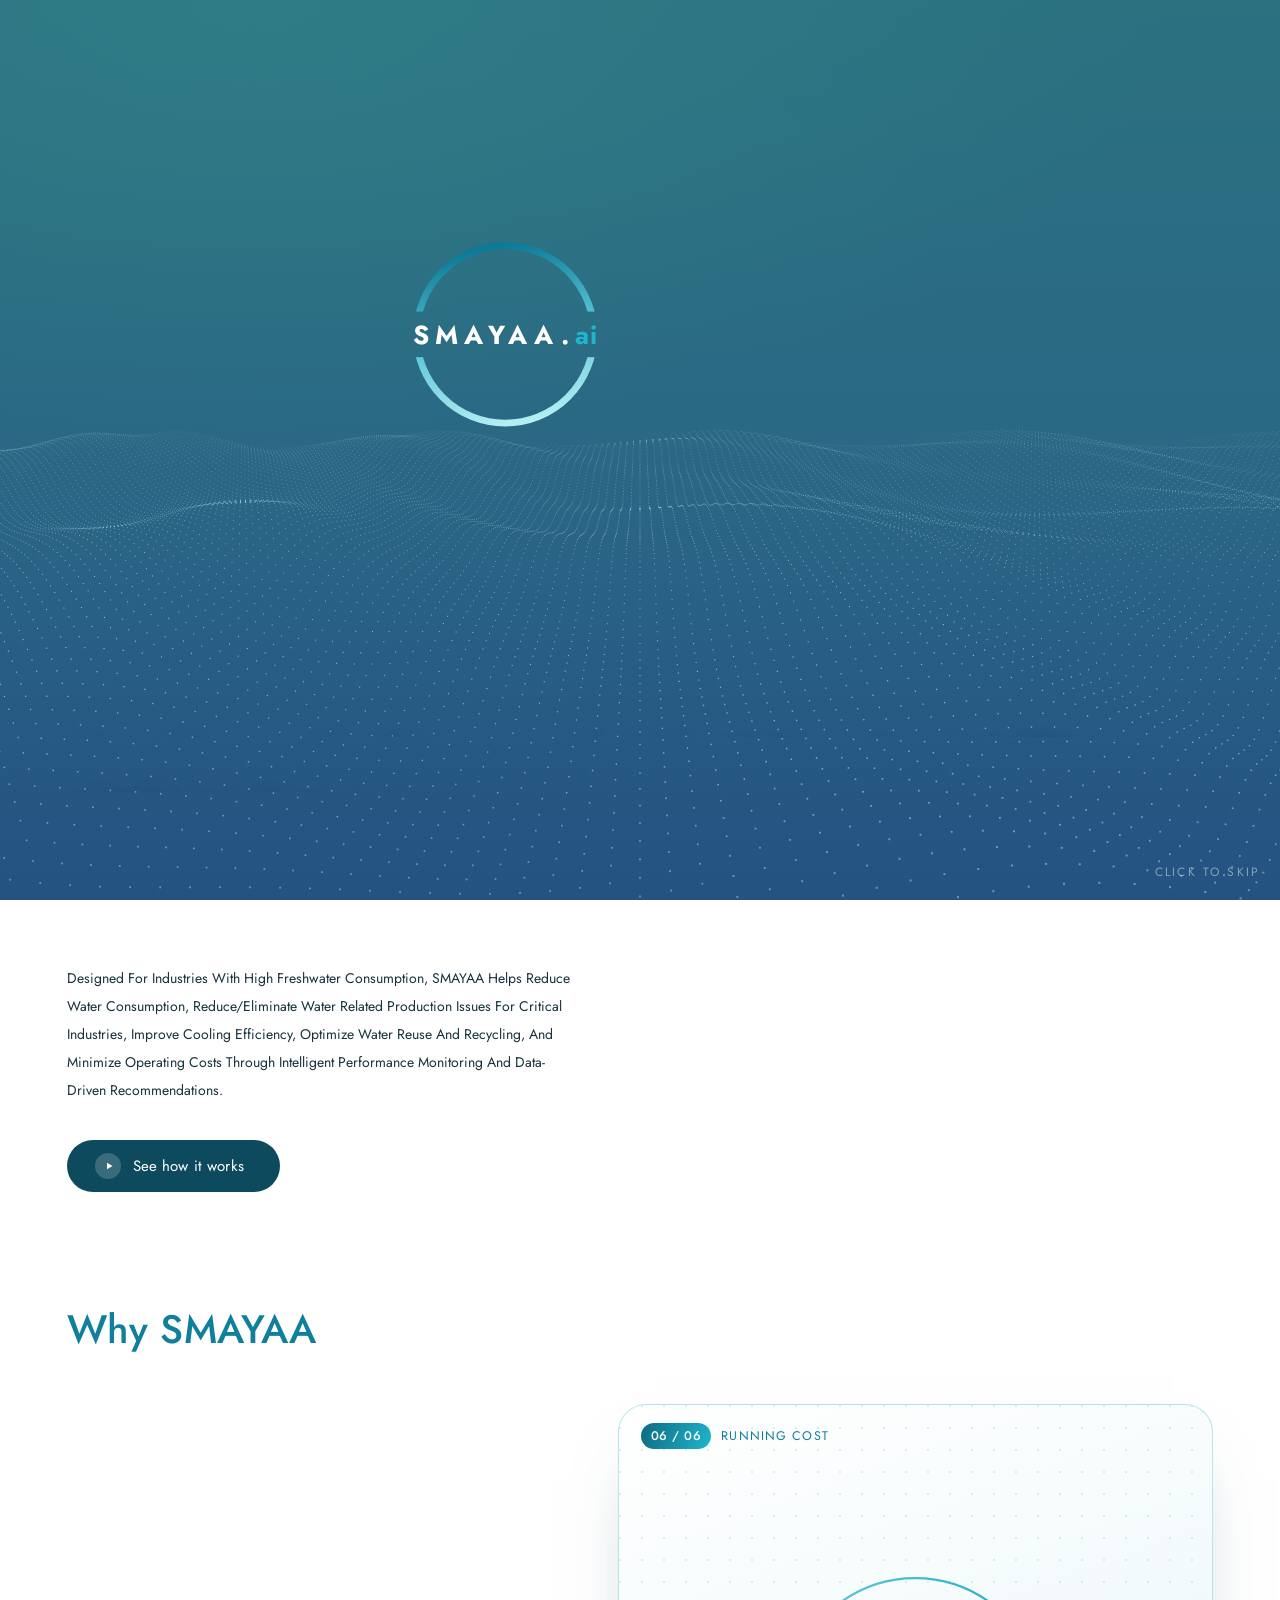
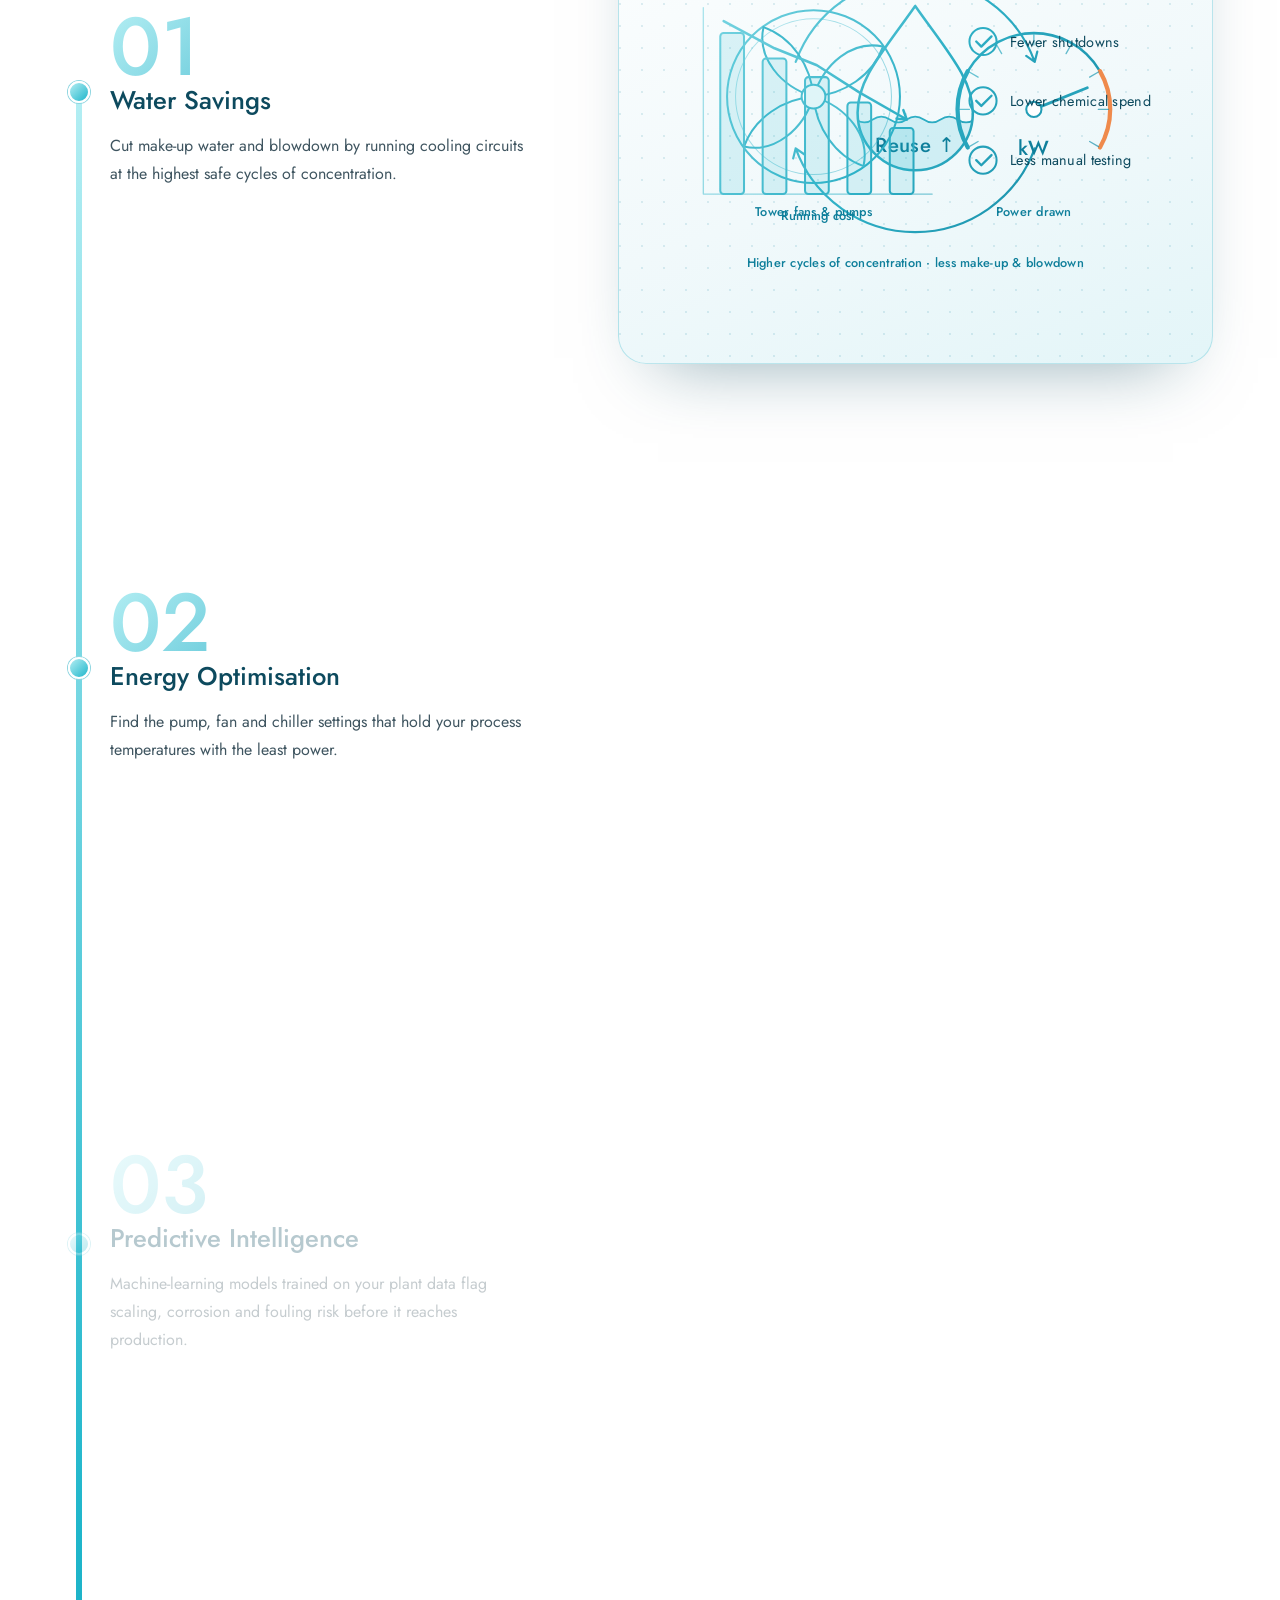
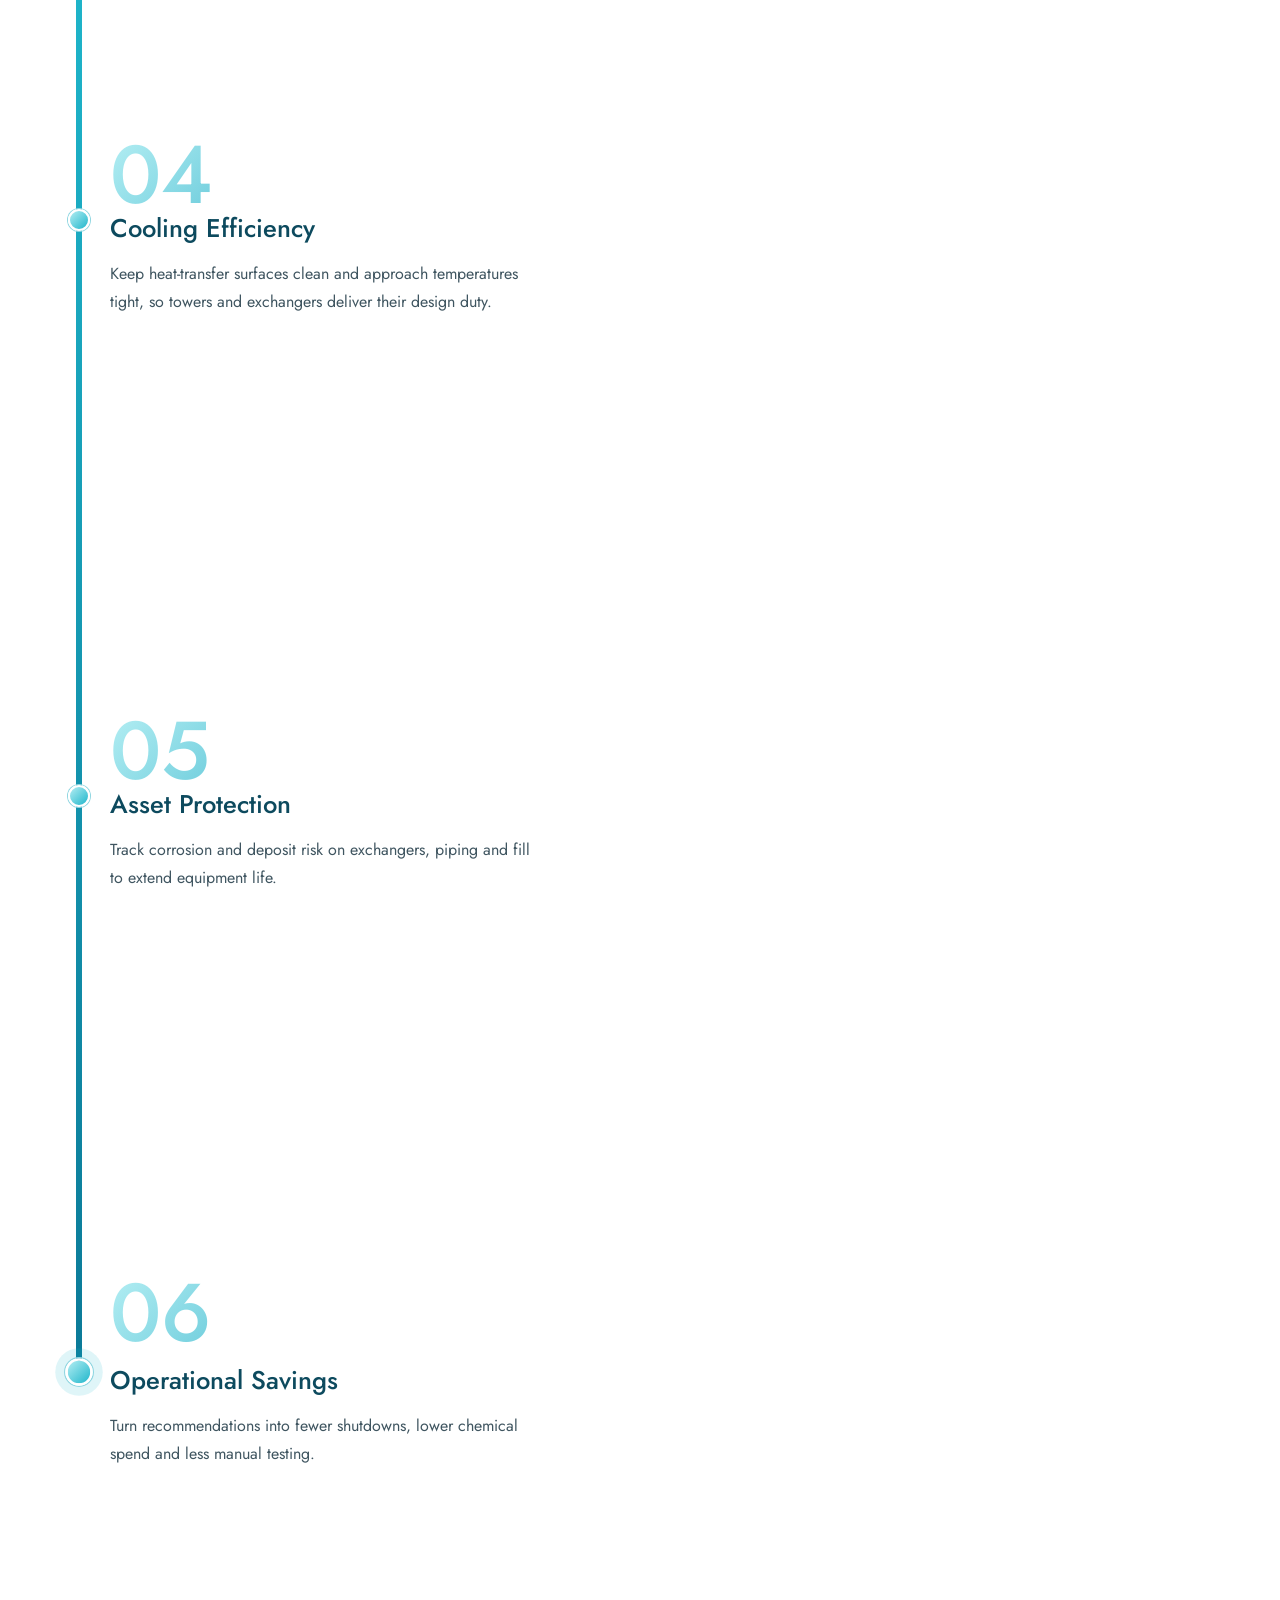
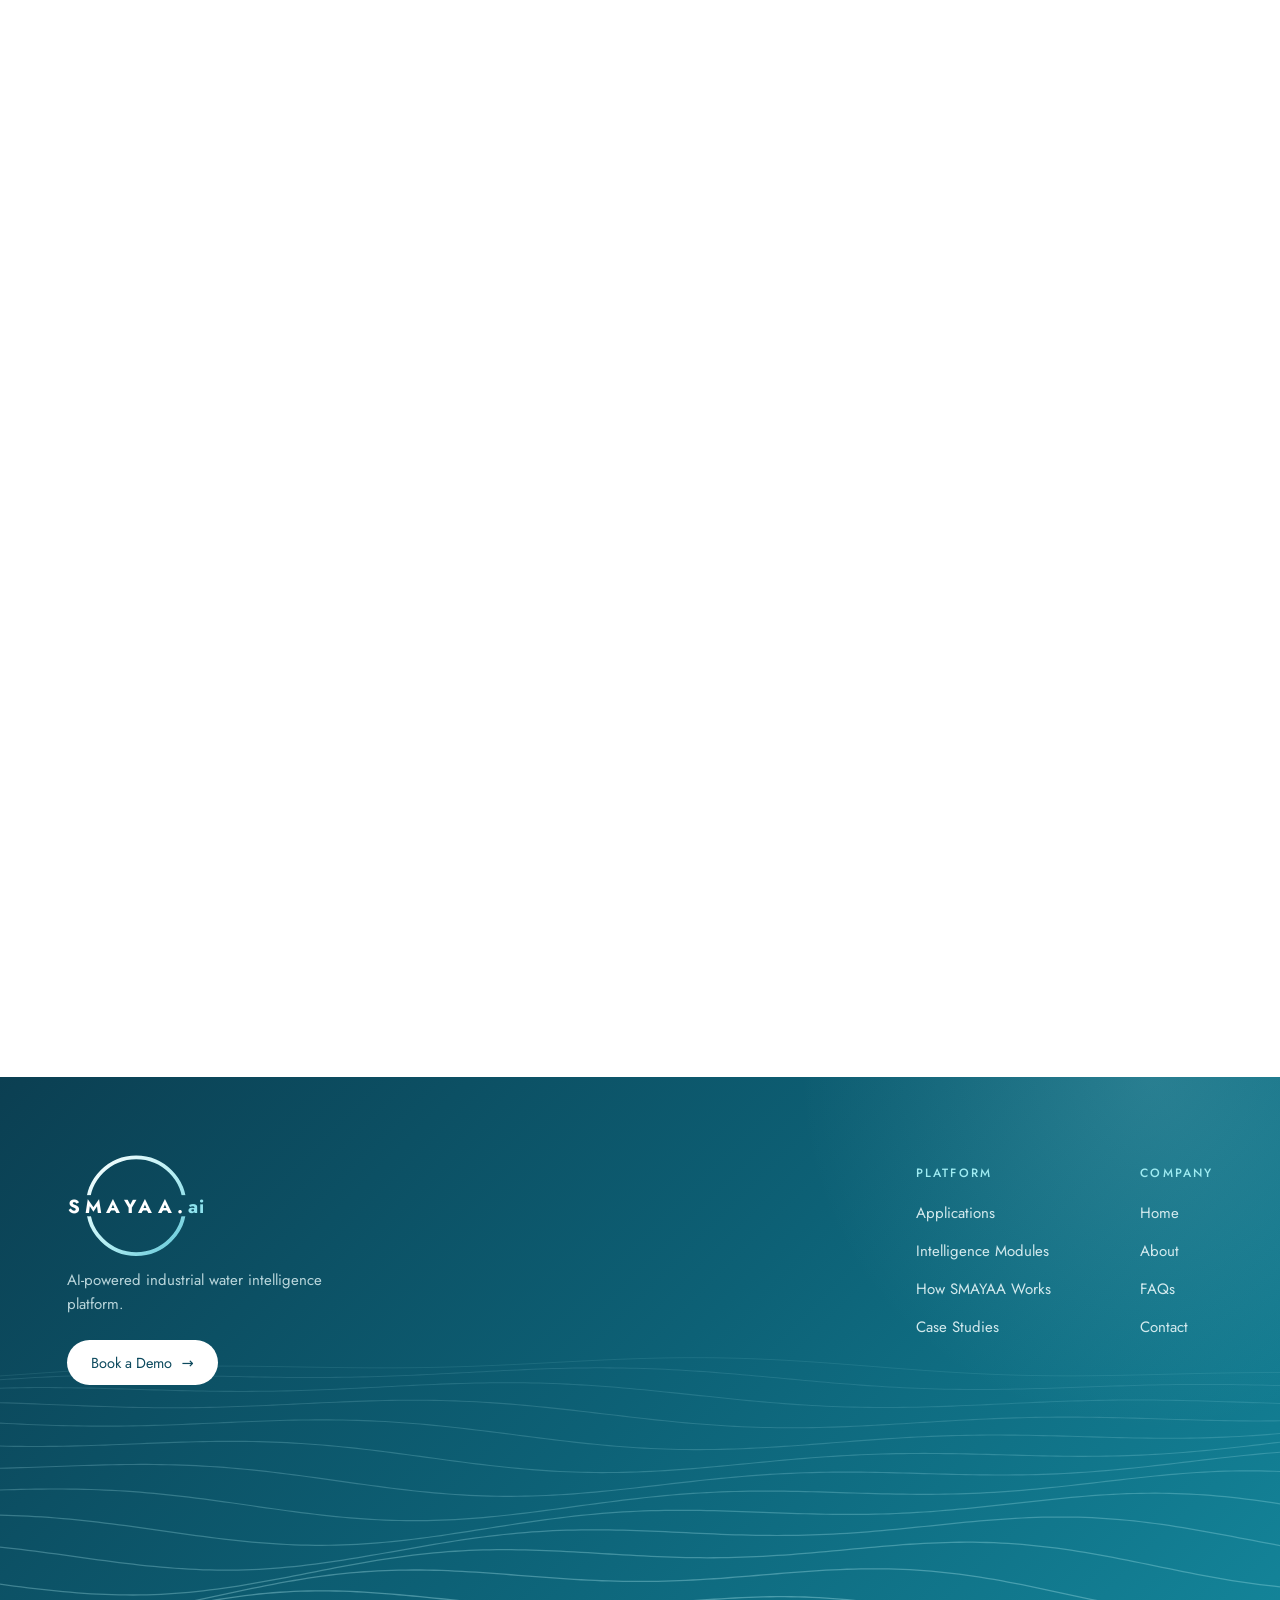
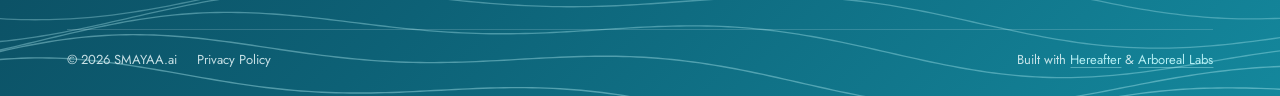
==== commit f2d8e40d: "Flat industry carousel; allow arboreallabs.com to frame the site (CSP frame-ancestors) Co-Authored-B" ====
--- a/index.html
+++ b/index.html
@@ -131,24 +131,25 @@
 
 /* ---------- industries ---------- */
 .ind{padding-bottom:clamp(70px,9vw,140px)}
-/* coverflow: the centre card faces you, its neighbours rake back into depth (positions painted from JS) */
-.cf{--cf-card:clamp(200px,24vw,300px);position:relative;margin-inline:calc(var(--pad)*-1)}
-.cf-frame{overflow:hidden;padding:44px 0 52px;perspective:calc(var(--cf-card)*3);touch-action:pan-y;cursor:grab;outline:none;
-  -webkit-mask:linear-gradient(90deg,transparent,#000 9%,#000 91%,transparent);mask:linear-gradient(90deg,transparent,#000 9%,#000 91%,transparent)}
+/* industry carousel: flat cards, the centre one highlighted in deep teal, neighbours smaller and fainter (positions painted from JS) */
+.cf{--cf-card:clamp(200px,20vw,270px);position:relative;margin-inline:calc(var(--pad)*-1)}
+.cf-frame{overflow:hidden;padding:40px 0 46px;touch-action:pan-y;cursor:grab;outline:none;
+  -webkit-mask:linear-gradient(90deg,transparent,#000 12%,#000 88%,transparent);mask:linear-gradient(90deg,transparent,#000 12%,#000 88%,transparent)}
 .cf-frame:active{cursor:grabbing}
-.cf-frame:focus-visible .cf-card.on{outline:2px solid var(--teal-2);outline-offset:4px}
-.cf-track{position:relative;height:var(--cf-card);transform-style:preserve-3d;user-select:none;-webkit-user-select:none;list-style:none;margin:0;padding:0}
-.cf-card{position:absolute;left:50%;top:0;width:var(--cf-card);aspect-ratio:1;border-radius:24px;will-change:transform,opacity;
-  display:flex;flex-direction:column;align-items:center;justify-content:center;gap:clamp(14px,1.6vw,22px);padding:24px;text-align:center;color:var(--teal);
-  background:linear-gradient(160deg,#fff 0%,#f3fbfc 55%,#e3f5f8 100%);border:1px solid rgba(143,214,225,.6);
-  box-shadow:0 26px 50px -24px rgba(13,74,94,.42),0 2px 6px rgba(13,74,94,.06);transition:box-shadow .5s var(--ease),border-color .5s var(--ease)}
-.cf-card::before{content:"";position:absolute;inset:-1px;border-radius:inherit;padding:1.5px;background:linear-gradient(135deg,#b3eef3,#5cc4d6 50%,#0b7a98);
-  -webkit-mask:linear-gradient(#000 0 0) content-box,linear-gradient(#000 0 0);-webkit-mask-composite:xor;mask-composite:exclude;opacity:0;transition:opacity .5s var(--ease)}
-.cf-card.on{box-shadow:0 34px 64px -26px rgba(15,127,155,.6),0 2px 8px rgba(13,74,94,.08);border-color:transparent}
-.cf-card.on::before{opacity:1}
-.cf-card .ind-ico{width:46%;height:auto;aspect-ratio:1;overflow:visible;pointer-events:none}
+.cf-frame:focus-visible .cf-card.on{outline:2px solid var(--teal-2);outline-offset:5px}
+.cf-track{position:relative;height:calc(var(--cf-card) * 1.08);user-select:none;-webkit-user-select:none;list-style:none;margin:0;padding:0}
+.cf-card{position:absolute;left:50%;top:0;width:var(--cf-card);height:calc(var(--cf-card) * 1.08);border-radius:26px;will-change:transform,opacity;transform-origin:50% 50%;
+  display:flex;flex-direction:column;align-items:center;justify-content:center;gap:clamp(16px,1.6vw,22px);padding:26px 22px;text-align:center;color:var(--deep);
+  background:linear-gradient(170deg,#fff 0%,#f4fbfc 100%);box-shadow:inset 0 0 0 1px #d6ecf0,0 20px 40px -26px rgba(13,74,94,.35);transition:background .5s var(--ease),box-shadow .5s var(--ease),color .5s var(--ease)}
+.cf-card .no{position:absolute;top:18px;left:20px;font-size:12px;letter-spacing:.14em;color:#8aa6ae;transition:color .5s}
+.cf-card .ind-ico{width:42%;height:auto;aspect-ratio:1;overflow:visible;pointer-events:none}
 .cf-card .ind-ico *{vector-effect:none}
-.cf-card h3{margin:0;font-weight:400;font-size:clamp(15px,1.3vw,19px);line-height:1.25;max-width:16ch}
+.cf-card .ind-ico g{transition:stroke .5s}
+.cf-card h3{margin:0;font-weight:500;font-size:clamp(16px,1.3vw,19px);line-height:1.3;max-width:15ch}
+.cf-card.on{color:#fff;background:radial-gradient(120% 90% at 30% 0%,#1fb6cb 0%,transparent 60%),linear-gradient(160deg,#0f7f9b,#0a3a4a);
+  box-shadow:0 34px 60px -28px rgba(13,74,94,.75),inset 0 0 0 1px rgba(179,238,243,.25)}
+.cf-card.on .no{color:#b3eef3}
+.cf-card.on .ind-ico g{stroke:#dff8fa}
 /* line-draw: hidden until the section scrolls in, then redrawn every time a card arrives at the centre */
 .cf .ind-ico path,.cf .ind-ico rect,.cf .ind-ico circle{stroke-dasharray:var(--len)}
 .cf:not(.in) .ind-ico path,.cf:not(.in) .ind-ico rect,.cf:not(.in) .ind-ico circle{stroke-dashoffset:var(--len)}
@@ -156,23 +157,25 @@
 /* steel & metal is one long continuous path (the others are several short ones), so it needs more time to draw at the same pace */
 .cf-card.play .ind-steel-metal path{animation:redraw 3.4s cubic-bezier(.45,.1,.35,1) backwards}
 @keyframes redraw{0%{stroke-dashoffset:var(--len)}100%{stroke-dashoffset:0}}
-.cf-ctrl{display:flex;align-items:center;justify-content:center;gap:clamp(16px,2vw,28px);margin-top:22px}
+.cf-cap{text-align:center;max-width:58ch;margin:0 auto;padding-inline:var(--pad);min-height:6.2em;color:var(--muted);font-size:clamp(15px,1.15vw,17px);line-height:1.7}
+.cf-cap p{margin:0;animation:capIn .45s var(--ease)}
+.cf-cap .go{display:block;margin-top:10px;animation:capIn .45s var(--ease) .08s backwards}
+@keyframes capIn{from{opacity:0;transform:translateY(6px)}}
+.cf-more{display:inline-flex;align-items:center;gap:8px;color:var(--teal);font-weight:500;font-size:15px;white-space:nowrap}
+.cf-more i{font-style:normal;transition:transform .3s var(--ease)}
+.cf-more:hover{color:var(--deep)}.cf-more:hover i{transform:translateX(4px)}
+.cf-ctrl{display:flex;align-items:center;justify-content:center;gap:clamp(14px,1.8vw,24px);margin-top:26px}
 .cf-btn{width:44px;height:44px;border-radius:50%;display:grid;place-items:center;flex:none;
-  background:#fff;color:var(--teal);border:1px solid rgba(143,214,225,.8);box-shadow:0 8px 22px -12px rgba(13,74,94,.45);
-  transition:background .3s,color .3s,border-color .3s,transform .3s var(--ease)}
-.cf-btn:hover{background:var(--teal);border-color:var(--teal);color:#fff;transform:scale(1.06)}
+  background:#fff;color:var(--teal);box-shadow:inset 0 0 0 1px #cfe7ec;transition:background .3s,color .3s,box-shadow .3s,transform .3s var(--ease)}
+.cf-btn:hover{background:var(--teal);color:#fff;box-shadow:none;transform:scale(1.06)}
 .cf-btn svg{width:20px;height:20px}
-.cf-cap{text-align:center;max-width:54ch;margin:0 auto;padding-inline:var(--pad);min-height:3.4em;color:var(--muted);font-size:clamp(15px,1.15vw,17px)}
-.cf-cap p{margin:0;animation:capIn .45s var(--ease)}
-@keyframes capIn{from{opacity:0;transform:translateY(6px)}}
-.cf-more{color:var(--teal);font-weight:500;white-space:nowrap;border-bottom:1px solid currentColor}
-.cf-more:hover{color:var(--deep)}
-.cf-dots{display:flex;justify-content:center;gap:10px}
-.cf-dots button{width:8px;height:8px;border-radius:99px;background:var(--teal);opacity:.25;padding:0;transition:width .4s var(--ease),opacity .3s}
-.cf-dots button[aria-current="true"]{width:26px;opacity:1}
-@media (max-width:600px){.cf{--cf-card:min(62vw,240px)}.cf-btn{width:38px;height:38px}}
-.wide-cta{display:flex;justify-content:center;margin-top:clamp(48px,6vw,90px)}
-.wide-cta .btn{width:min(100%,1200px);justify-content:center;padding:16px}
+.cf-count{min-width:52px;text-align:center;font-size:13px;letter-spacing:.12em;color:#8aa6ae;font-variant-numeric:tabular-nums}
+.cf-count b{color:var(--deep);font-weight:500}
+.cf-dots{display:flex;justify-content:center;gap:8px}
+.cf-dots button{width:7px;height:7px;border-radius:99px;background:var(--teal);opacity:.22;padding:0;transition:width .4s var(--ease),opacity .3s}
+.cf-dots button[aria-current="true"]{width:24px;opacity:1}
+@media (max-width:600px){.cf{--cf-card:min(58vw,230px)}.cf-btn{width:38px;height:38px}.cf-count{display:none}}
+.wide-cta{display:flex;justify-content:center;margin-top:clamp(40px,5vw,72px)}
 
 /* ---------- problems ---------- */
 .prob{padding-bottom:clamp(60px,7vw,110px)}
@@ -474,18 +477,18 @@
       <div class="cf" id="indCf" role="region" aria-roledescription="carousel" aria-label="Industries that benefit from SMAYAA">
         <div class="cf-frame" tabindex="0" aria-describedby="cfCap">
           <ul class="cf-track">
-            <li class="cf-card" data-href="applications#steel-metal" data-desc="Keep blast-furnace, caster and rolling-mill cooling circuits clean while recycling more water."><svg class="ind-ico ind-steel-metal" xmlns="http://www.w3.org/2000/svg" viewBox="0 0 48 48" aria-hidden="true" focusable="false"><defs><linearGradient id="smy-steel-metal-ring" gradientUnits="userSpaceOnUse" x1="4" y1="4" x2="44" y2="44"><stop offset="0" stop-color="#B3EEF3"/><stop offset="0.5" stop-color="#5CC4D6"/><stop offset="1" stop-color="#0B7A98"/></linearGradient></defs><g fill="none" stroke="url(#smy-steel-metal-ring)" stroke-width="2" stroke-linecap="butt" stroke-linejoin="round"><path d="M5.00 22.27 L22.27 22.27 L22.27 26.07 L16.40 26.07 L16.40 34.02 L22.27 34.02 L22.27 37.82 L5.00 37.82 L5.00 34.02 L10.87 34.02 L10.87 26.07 L5.00 26.07 Z M5.00 22.27 L25.73 10.18 L43.00 10.18 L22.27 22.27 M43.00 10.18 L43.00 13.98 L22.27 26.07 M16.40 34.02 L37.13 21.93 L37.13 17.41 M37.13 21.93 L43.00 21.93 M22.27 34.02 L43.00 21.93 L43.00 25.73 L22.27 37.82"/></g></svg><h3>Steel &amp; Metal</h3></li>
-            <li class="cf-card" data-href="applications#power-generation" data-desc="Hold condenser vacuum and heat rate by catching fouling and scaling before they cost megawatts."><svg class="ind-ico ind-power-generation" xmlns="http://www.w3.org/2000/svg" viewBox="0 0 48 48" aria-hidden="true" focusable="false"><defs><linearGradient id="smy-power-generation-ring" gradientUnits="userSpaceOnUse" x1="4" y1="4" x2="44" y2="44"><stop offset="0" stop-color="#B3EEF3"/><stop offset="0.5" stop-color="#5CC4D6"/><stop offset="1" stop-color="#0B7A98"/></linearGradient></defs><g fill="none" stroke="url(#smy-power-generation-ring)" stroke-width="2" stroke-linecap="butt" stroke-linejoin="round"><path d="M10 44 C15 31 15 20 12 5 H36 C33 20 33 31 38 44 Z"/><path d="M26 13 L18 27 H24 L22 37 L30.5 22.5 H24.5 Z"/></g></svg><h3>Power Generation</h3></li>
-            <li class="cf-card" data-href="applications#pulp-paper" data-desc="Balance heavy process-water demand against reuse, with early warning on deposits and biofouling."><svg class="ind-ico ind-pulp-paper" xmlns="http://www.w3.org/2000/svg" viewBox="0 0 48 48" aria-hidden="true" focusable="false"><defs><linearGradient id="smy-pulp-paper-ring" gradientUnits="userSpaceOnUse" x1="4" y1="4" x2="44" y2="44"><stop offset="0" stop-color="#B3EEF3"/><stop offset="0.5" stop-color="#5CC4D6"/><stop offset="1" stop-color="#0B7A98"/></linearGradient></defs><g fill="none" stroke="url(#smy-pulp-paper-ring)" stroke-width="2" stroke-linecap="butt" stroke-linejoin="round"><path d="M38.22 22.78 L26.2 10.76 A9.5 9.5 0 0 0 12.76 24.2 L24.78 36.22"/><circle cx="31.5" cy="29.5" r="9.5"/><path d="M12.76 24.2 L7.46 29.5 L16.96 39 H31.5"/><path d="M31.5 23.3 L32.49 23.46 L33.42 23.78 L34.28 24.24 L35.05 24.83 L35.7 25.52 L36.21 26.3 L36.59 27.14 L36.83 28.01 L36.92 28.9 L36.86 29.78 L36.66 30.63 L36.33 31.41 L35.89 32.13 L35.34 32.75 L34.71 33.26 L34.02 33.66 L33.28 33.94 L32.53 34.09 L31.77 34.11 L31.03 34.01 L30.33 33.79 L29.68 33.47 L29.11 33.06 L28.62 32.56 L28.23 32.01 L27.95 31.41 L27.76 30.78 L27.69 30.14 L27.72 29.52 L27.85 28.92 L28.07 28.36 L28.37 27.86 L28.74 27.43 L29.17 27.07 L29.64 26.79 L30.14 26.6 L30.65 26.5 L31.15 26.49 L31.64 26.55 L32.1 26.7 L32.51 26.91 L32.87 27.18 L33.18 27.49 L33.42 27.84 L33.59 28.22 L33.69 28.61 L33.73 28.99 L33.7 29.36 L33.61 29.71 L33.46 30.03 L33.28 30.3 L33.05 30.53 L32.81 30.71 L32.54 30.84 L32.27 30.92 L32 30.95 L31.75 30.93 L31.51 30.87 L31.31 30.77 L31.13 30.64" stroke-linecap="round"/></g></svg><h3>Pulp &amp; Paper</h3></li>
-            <li class="cf-card" data-href="applications#cement" data-desc="Protect kiln and mill cooling with fewer manual tests and tighter control of make-up water."><svg class="ind-ico ind-cement" xmlns="http://www.w3.org/2000/svg" viewBox="0 0 48 48" aria-hidden="true" focusable="false"><defs><linearGradient id="smy-cement-ring" gradientUnits="userSpaceOnUse" x1="4" y1="4" x2="44" y2="44"><stop offset="0" stop-color="#B3EEF3"/><stop offset="0.5" stop-color="#5CC4D6"/><stop offset="1" stop-color="#0B7A98"/></linearGradient></defs><g fill="none" stroke="url(#smy-cement-ring)" stroke-width="2" stroke-linecap="butt" stroke-linejoin="round"><path d="M4 29 V22 L9 16 H16 V29"/><path d="M7.6 22 L10.4 18.6 H13.4 V22 Z"/><rect x="4" y="29" width="40" height="4.5" rx="1"/><path d="M20 16.65 L39.13 7.77 Q42.4 13.6 42.87 20.23 L22 23.35 Q20.4 20 20 16.65 Z"/><path d="M30.52 11.77 Q32.4 16.6 33.48 21.63"/><path d="M22 23.35 L20 29 M40 20.66 V29"/><circle cx="11" cy="37.8" r="3.8"/><circle cx="35" cy="37.8" r="3.8"/><circle cx="11" cy="37.8" r="1"/><circle cx="35" cy="37.8" r="1"/></g></svg><h3>Cement Manufacturing</h3></li>
-            <li class="cf-card" data-href="applications#refineries-petrochemicals" data-desc="Predict exchanger fouling and corrosion across complex cooling networks to avoid unplanned throughput loss."><svg class="ind-ico ind-refineries-petrochemicals" xmlns="http://www.w3.org/2000/svg" viewBox="0 0 48 48" aria-hidden="true" focusable="false"><defs><linearGradient id="smy-refineries-petrochemicals-ring" gradientUnits="userSpaceOnUse" x1="4" y1="4" x2="44" y2="44"><stop offset="0" stop-color="#B3EEF3"/><stop offset="0.5" stop-color="#5CC4D6"/><stop offset="1" stop-color="#0B7A98"/></linearGradient></defs><g fill="none" stroke="url(#smy-refineries-petrochemicals-ring)" stroke-width="2" stroke-linecap="butt" stroke-linejoin="round"><path d="M13 6 H35 Q40 24 35 42 H13 Q8 24 13 6 Z"/><path d="M11.1 15 H36.9 M11.1 33 H36.9"/><path d="M24 18 C24 18 20 23 20 25.5 A4 4 0 0 0 28 25.5 C28 23 24 18 24 18 Z"/></g></svg><h3>Refineries &amp; Petrochemicals</h3></li>
-            <li class="cf-card" data-href="applications#data-centres" data-desc="Lower water usage effectiveness (WUE) while chillers and towers keep the white space at temperature."><svg class="ind-ico ind-data-centres" xmlns="http://www.w3.org/2000/svg" viewBox="0 0 48 48" aria-hidden="true" focusable="false"><defs><linearGradient id="smy-data-centres-ring" gradientUnits="userSpaceOnUse" x1="4" y1="4" x2="44" y2="44"><stop offset="0" stop-color="#B3EEF3"/><stop offset="0.5" stop-color="#5CC4D6"/><stop offset="1" stop-color="#0B7A98"/></linearGradient></defs><g fill="none" stroke="url(#smy-data-centres-ring)" stroke-width="2" stroke-linecap="butt" stroke-linejoin="round"><rect x="10" y="5" width="28" height="38" rx="3"/><path d="M10 17.7 H38 M10 30.3 H38"/><path d="M15 11.35 H26"/><circle cx="32" cy="11.35" r="1.6"/><path d="M15 24 H26"/><circle cx="32" cy="24" r="1.6"/><path d="M15 36.65 H26"/><circle cx="32" cy="36.65" r="1.6"/></g></svg><h3>Data Centres</h3></li>
-            <li class="cf-card" data-href="applications#hvac-district-cooling" data-desc="Run towers at higher cycles of concentration and cut energy per tonne of cooling delivered."><svg class="ind-ico ind-hvac-district-cooling" xmlns="http://www.w3.org/2000/svg" viewBox="0 0 48 48" aria-hidden="true" focusable="false"><defs><linearGradient id="smy-hvac-district-cooling-ring" gradientUnits="userSpaceOnUse" x1="4" y1="4" x2="44" y2="44"><stop offset="0" stop-color="#B3EEF3"/><stop offset="0.5" stop-color="#5CC4D6"/><stop offset="1" stop-color="#0B7A98"/></linearGradient></defs><g fill="none" stroke="url(#smy-hvac-district-cooling-ring)" stroke-width="2" stroke-linecap="butt" stroke-linejoin="round"><circle cx="24" cy="24" r="19"/><circle cx="24" cy="24" r="3"/><path transform="rotate(0 24 24)" d="M24 21 C19.5 16 20 9.5 25 7.5 C30 9.5 29 16 24 21 Z"/><path transform="rotate(120 24 24)" d="M24 21 C19.5 16 20 9.5 25 7.5 C30 9.5 29 16 24 21 Z"/><path transform="rotate(240 24 24)" d="M24 21 C19.5 16 20 9.5 25 7.5 C30 9.5 29 16 24 21 Z"/></g></svg><h3>HVAC &amp; District Cooling</h3></li>
-            <li class="cf-card" data-href="applications#other-water-intensive" data-desc="Any site with cooling towers and a water bill: textiles, food, pharma, chemicals and more."><svg class="ind-ico ind-other-water-intensive" xmlns="http://www.w3.org/2000/svg" viewBox="0 0 48 48" aria-hidden="true" focusable="false"><defs><linearGradient id="smy-other-water-intensive-ring" gradientUnits="userSpaceOnUse" x1="4" y1="4" x2="44" y2="44"><stop offset="0" stop-color="#B3EEF3"/><stop offset="0.5" stop-color="#5CC4D6"/><stop offset="1" stop-color="#0B7A98"/></linearGradient></defs><g fill="none" stroke="url(#smy-other-water-intensive-ring)" stroke-width="2" stroke-linecap="butt" stroke-linejoin="round"><path d="M10 5.5 H26 M18 5.5 V12"/><path d="M5 9 V25"/><path d="M5 12 H28 A10 10 0 0 1 38 22 V27 H30 V23.5 A2.5 2.5 0 0 0 27.5 21 H5"/><path d="M34 31 C34 31 29 37 29 39.5 A5 5 0 0 0 39 39.5 C39 37 34 31 34 31 Z"/></g></svg><h3>Other Water-Intensive Industries</h3></li>
+            <li class="cf-card" data-href="applications#steel-metal" data-desc="Keep blast-furnace, caster and rolling-mill cooling circuits clean while recycling more water."><span class="no" aria-hidden="true">01</span><svg class="ind-ico ind-steel-metal" xmlns="http://www.w3.org/2000/svg" viewBox="0 0 48 48" aria-hidden="true" focusable="false"><defs><linearGradient id="smy-steel-metal-ring" gradientUnits="userSpaceOnUse" x1="4" y1="4" x2="44" y2="44"><stop offset="0" stop-color="#B3EEF3"/><stop offset="0.5" stop-color="#5CC4D6"/><stop offset="1" stop-color="#0B7A98"/></linearGradient></defs><g fill="none" stroke="url(#smy-steel-metal-ring)" stroke-width="2" stroke-linecap="butt" stroke-linejoin="round"><path d="M5.00 22.27 L22.27 22.27 L22.27 26.07 L16.40 26.07 L16.40 34.02 L22.27 34.02 L22.27 37.82 L5.00 37.82 L5.00 34.02 L10.87 34.02 L10.87 26.07 L5.00 26.07 Z M5.00 22.27 L25.73 10.18 L43.00 10.18 L22.27 22.27 M43.00 10.18 L43.00 13.98 L22.27 26.07 M16.40 34.02 L37.13 21.93 L37.13 17.41 M37.13 21.93 L43.00 21.93 M22.27 34.02 L43.00 21.93 L43.00 25.73 L22.27 37.82"/></g></svg><h3>Steel &amp; Metal</h3></li>
+            <li class="cf-card" data-href="applications#power-generation" data-desc="Hold condenser vacuum and heat rate by catching fouling and scaling before they cost megawatts."><span class="no" aria-hidden="true">02</span><svg class="ind-ico ind-power-generation" xmlns="http://www.w3.org/2000/svg" viewBox="0 0 48 48" aria-hidden="true" focusable="false"><defs><linearGradient id="smy-power-generation-ring" gradientUnits="userSpaceOnUse" x1="4" y1="4" x2="44" y2="44"><stop offset="0" stop-color="#B3EEF3"/><stop offset="0.5" stop-color="#5CC4D6"/><stop offset="1" stop-color="#0B7A98"/></linearGradient></defs><g fill="none" stroke="url(#smy-power-generation-ring)" stroke-width="2" stroke-linecap="butt" stroke-linejoin="round"><path d="M10 44 C15 31 15 20 12 5 H36 C33 20 33 31 38 44 Z"/><path d="M26 13 L18 27 H24 L22 37 L30.5 22.5 H24.5 Z"/></g></svg><h3>Power Generation</h3></li>
+            <li class="cf-card" data-href="applications#pulp-paper" data-desc="Balance heavy process-water demand against reuse, with early warning on deposits and biofouling."><span class="no" aria-hidden="true">03</span><svg class="ind-ico ind-pulp-paper" xmlns="http://www.w3.org/2000/svg" viewBox="0 0 48 48" aria-hidden="true" focusable="false"><defs><linearGradient id="smy-pulp-paper-ring" gradientUnits="userSpaceOnUse" x1="4" y1="4" x2="44" y2="44"><stop offset="0" stop-color="#B3EEF3"/><stop offset="0.5" stop-color="#5CC4D6"/><stop offset="1" stop-color="#0B7A98"/></linearGradient></defs><g fill="none" stroke="url(#smy-pulp-paper-ring)" stroke-width="2" stroke-linecap="butt" stroke-linejoin="round"><path d="M38.22 22.78 L26.2 10.76 A9.5 9.5 0 0 0 12.76 24.2 L24.78 36.22"/><circle cx="31.5" cy="29.5" r="9.5"/><path d="M12.76 24.2 L7.46 29.5 L16.96 39 H31.5"/><path d="M31.5 23.3 L32.49 23.46 L33.42 23.78 L34.28 24.24 L35.05 24.83 L35.7 25.52 L36.21 26.3 L36.59 27.14 L36.83 28.01 L36.92 28.9 L36.86 29.78 L36.66 30.63 L36.33 31.41 L35.89 32.13 L35.34 32.75 L34.71 33.26 L34.02 33.66 L33.28 33.94 L32.53 34.09 L31.77 34.11 L31.03 34.01 L30.33 33.79 L29.68 33.47 L29.11 33.06 L28.62 32.56 L28.23 32.01 L27.95 31.41 L27.76 30.78 L27.69 30.14 L27.72 29.52 L27.85 28.92 L28.07 28.36 L28.37 27.86 L28.74 27.43 L29.17 27.07 L29.64 26.79 L30.14 26.6 L30.65 26.5 L31.15 26.49 L31.64 26.55 L32.1 26.7 L32.51 26.91 L32.87 27.18 L33.18 27.49 L33.42 27.84 L33.59 28.22 L33.69 28.61 L33.73 28.99 L33.7 29.36 L33.61 29.71 L33.46 30.03 L33.28 30.3 L33.05 30.53 L32.81 30.71 L32.54 30.84 L32.27 30.92 L32 30.95 L31.75 30.93 L31.51 30.87 L31.31 30.77 L31.13 30.64" stroke-linecap="round"/></g></svg><h3>Pulp &amp; Paper</h3></li>
+            <li class="cf-card" data-href="applications#cement" data-desc="Protect kiln and mill cooling with fewer manual tests and tighter control of make-up water."><span class="no" aria-hidden="true">04</span><svg class="ind-ico ind-cement" xmlns="http://www.w3.org/2000/svg" viewBox="0 0 48 48" aria-hidden="true" focusable="false"><defs><linearGradient id="smy-cement-ring" gradientUnits="userSpaceOnUse" x1="4" y1="4" x2="44" y2="44"><stop offset="0" stop-color="#B3EEF3"/><stop offset="0.5" stop-color="#5CC4D6"/><stop offset="1" stop-color="#0B7A98"/></linearGradient></defs><g fill="none" stroke="url(#smy-cement-ring)" stroke-width="2" stroke-linecap="butt" stroke-linejoin="round"><path d="M4 29 V22 L9 16 H16 V29"/><path d="M7.6 22 L10.4 18.6 H13.4 V22 Z"/><rect x="4" y="29" width="40" height="4.5" rx="1"/><path d="M20 16.65 L39.13 7.77 Q42.4 13.6 42.87 20.23 L22 23.35 Q20.4 20 20 16.65 Z"/><path d="M30.52 11.77 Q32.4 16.6 33.48 21.63"/><path d="M22 23.35 L20 29 M40 20.66 V29"/><circle cx="11" cy="37.8" r="3.8"/><circle cx="35" cy="37.8" r="3.8"/><circle cx="11" cy="37.8" r="1"/><circle cx="35" cy="37.8" r="1"/></g></svg><h3>Cement Manufacturing</h3></li>
+            <li class="cf-card" data-href="applications#refineries-petrochemicals" data-desc="Predict exchanger fouling and corrosion across complex cooling networks to avoid unplanned throughput loss."><span class="no" aria-hidden="true">05</span><svg class="ind-ico ind-refineries-petrochemicals" xmlns="http://www.w3.org/2000/svg" viewBox="0 0 48 48" aria-hidden="true" focusable="false"><defs><linearGradient id="smy-refineries-petrochemicals-ring" gradientUnits="userSpaceOnUse" x1="4" y1="4" x2="44" y2="44"><stop offset="0" stop-color="#B3EEF3"/><stop offset="0.5" stop-color="#5CC4D6"/><stop offset="1" stop-color="#0B7A98"/></linearGradient></defs><g fill="none" stroke="url(#smy-refineries-petrochemicals-ring)" stroke-width="2" stroke-linecap="butt" stroke-linejoin="round"><path d="M13 6 H35 Q40 24 35 42 H13 Q8 24 13 6 Z"/><path d="M11.1 15 H36.9 M11.1 33 H36.9"/><path d="M24 18 C24 18 20 23 20 25.5 A4 4 0 0 0 28 25.5 C28 23 24 18 24 18 Z"/></g></svg><h3>Refineries &amp; Petrochemicals</h3></li>
+            <li class="cf-card" data-href="applications#data-centres" data-desc="Lower water usage effectiveness (WUE) while chillers and towers keep the white space at temperature."><span class="no" aria-hidden="true">06</span><svg class="ind-ico ind-data-centres" xmlns="http://www.w3.org/2000/svg" viewBox="0 0 48 48" aria-hidden="true" focusable="false"><defs><linearGradient id="smy-data-centres-ring" gradientUnits="userSpaceOnUse" x1="4" y1="4" x2="44" y2="44"><stop offset="0" stop-color="#B3EEF3"/><stop offset="0.5" stop-color="#5CC4D6"/><stop offset="1" stop-color="#0B7A98"/></linearGradient></defs><g fill="none" stroke="url(#smy-data-centres-ring)" stroke-width="2" stroke-linecap="butt" stroke-linejoin="round"><rect x="10" y="5" width="28" height="38" rx="3"/><path d="M10 17.7 H38 M10 30.3 H38"/><path d="M15 11.35 H26"/><circle cx="32" cy="11.35" r="1.6"/><path d="M15 24 H26"/><circle cx="32" cy="24" r="1.6"/><path d="M15 36.65 H26"/><circle cx="32" cy="36.65" r="1.6"/></g></svg><h3>Data Centres</h3></li>
+            <li class="cf-card" data-href="applications#hvac-district-cooling" data-desc="Run towers at higher cycles of concentration and cut energy per tonne of cooling delivered."><span class="no" aria-hidden="true">07</span><svg class="ind-ico ind-hvac-district-cooling" xmlns="http://www.w3.org/2000/svg" viewBox="0 0 48 48" aria-hidden="true" focusable="false"><defs><linearGradient id="smy-hvac-district-cooling-ring" gradientUnits="userSpaceOnUse" x1="4" y1="4" x2="44" y2="44"><stop offset="0" stop-color="#B3EEF3"/><stop offset="0.5" stop-color="#5CC4D6"/><stop offset="1" stop-color="#0B7A98"/></linearGradient></defs><g fill="none" stroke="url(#smy-hvac-district-cooling-ring)" stroke-width="2" stroke-linecap="butt" stroke-linejoin="round"><circle cx="24" cy="24" r="19"/><circle cx="24" cy="24" r="3"/><path transform="rotate(0 24 24)" d="M24 21 C19.5 16 20 9.5 25 7.5 C30 9.5 29 16 24 21 Z"/><path transform="rotate(120 24 24)" d="M24 21 C19.5 16 20 9.5 25 7.5 C30 9.5 29 16 24 21 Z"/><path transform="rotate(240 24 24)" d="M24 21 C19.5 16 20 9.5 25 7.5 C30 9.5 29 16 24 21 Z"/></g></svg><h3>HVAC &amp; District Cooling</h3></li>
+            <li class="cf-card" data-href="applications#other-water-intensive" data-desc="Any site with cooling towers and a water bill: textiles, food, pharma, chemicals and more."><span class="no" aria-hidden="true">08</span><svg class="ind-ico ind-other-water-intensive" xmlns="http://www.w3.org/2000/svg" viewBox="0 0 48 48" aria-hidden="true" focusable="false"><defs><linearGradient id="smy-other-water-intensive-ring" gradientUnits="userSpaceOnUse" x1="4" y1="4" x2="44" y2="44"><stop offset="0" stop-color="#B3EEF3"/><stop offset="0.5" stop-color="#5CC4D6"/><stop offset="1" stop-color="#0B7A98"/></linearGradient></defs><g fill="none" stroke="url(#smy-other-water-intensive-ring)" stroke-width="2" stroke-linecap="butt" stroke-linejoin="round"><path d="M10 5.5 H26 M18 5.5 V12"/><path d="M5 9 V25"/><path d="M5 12 H28 A10 10 0 0 1 38 22 V27 H30 V23.5 A2.5 2.5 0 0 0 27.5 21 H5"/><path d="M34 31 C34 31 29 37 29 39.5 A5 5 0 0 0 39 39.5 C39 37 34 31 34 31 Z"/></g></svg><h3>Other Water-Intensive Industries</h3></li>
           </ul>
         </div>
         <div class="cf-cap" id="cfCap" aria-live="polite"></div>
-        <div class="cf-ctrl"><button type="button" class="cf-btn cf-prev" aria-label="Previous industry"><svg viewBox="0 0 24 24" fill="none" stroke="currentColor" stroke-width="2" stroke-linecap="round" stroke-linejoin="round" aria-hidden="true"><path d="m15 18-6-6 6-6"/></svg></button><div class="cf-dots" role="group" aria-label="Choose an industry"></div><button type="button" class="cf-btn cf-next" aria-label="Next industry"><svg viewBox="0 0 24 24" fill="none" stroke="currentColor" stroke-width="2" stroke-linecap="round" stroke-linejoin="round" aria-hidden="true"><path d="m9 18 6-6-6-6"/></svg></button></div>
+        <div class="cf-ctrl"><button type="button" class="cf-btn cf-prev" aria-label="Previous industry"><svg viewBox="0 0 24 24" fill="none" stroke="currentColor" stroke-width="2" stroke-linecap="round" stroke-linejoin="round" aria-hidden="true"><path d="m15 18-6-6 6-6"/></svg></button><div class="cf-dots" role="group" aria-label="Choose an industry"></div><span class="cf-count" aria-hidden="true"><b>01</b> / 08</span><button type="button" class="cf-btn cf-next" aria-label="Next industry"><svg viewBox="0 0 24 24" fill="none" stroke="currentColor" stroke-width="2" stroke-linecap="round" stroke-linejoin="round" aria-hidden="true"><path d="m9 18 6-6-6-6"/></svg></button></div>
       </div>
       <div class="wide-cta rv"><a class="btn" href="book-a-demo" data-demo>Book a demo</a></div>
     </div>
@@ -585,7 +588,7 @@
 <script src="assets/site.js?v=27d7c2ec" defer></script>
 <script src="assets/net.js?v=5e1564d4" defer></script>
 <script src="assets/screens.js?v=e8c07508" defer></script>
-<script src="assets/home.js?v=104ab1d6" defer></script>
+<script src="assets/home.js?v=ebd8d7e7" defer></script>
 <script src="assets/logo.js?v=650fa6c9" defer></script>
 </body>
 </html>
